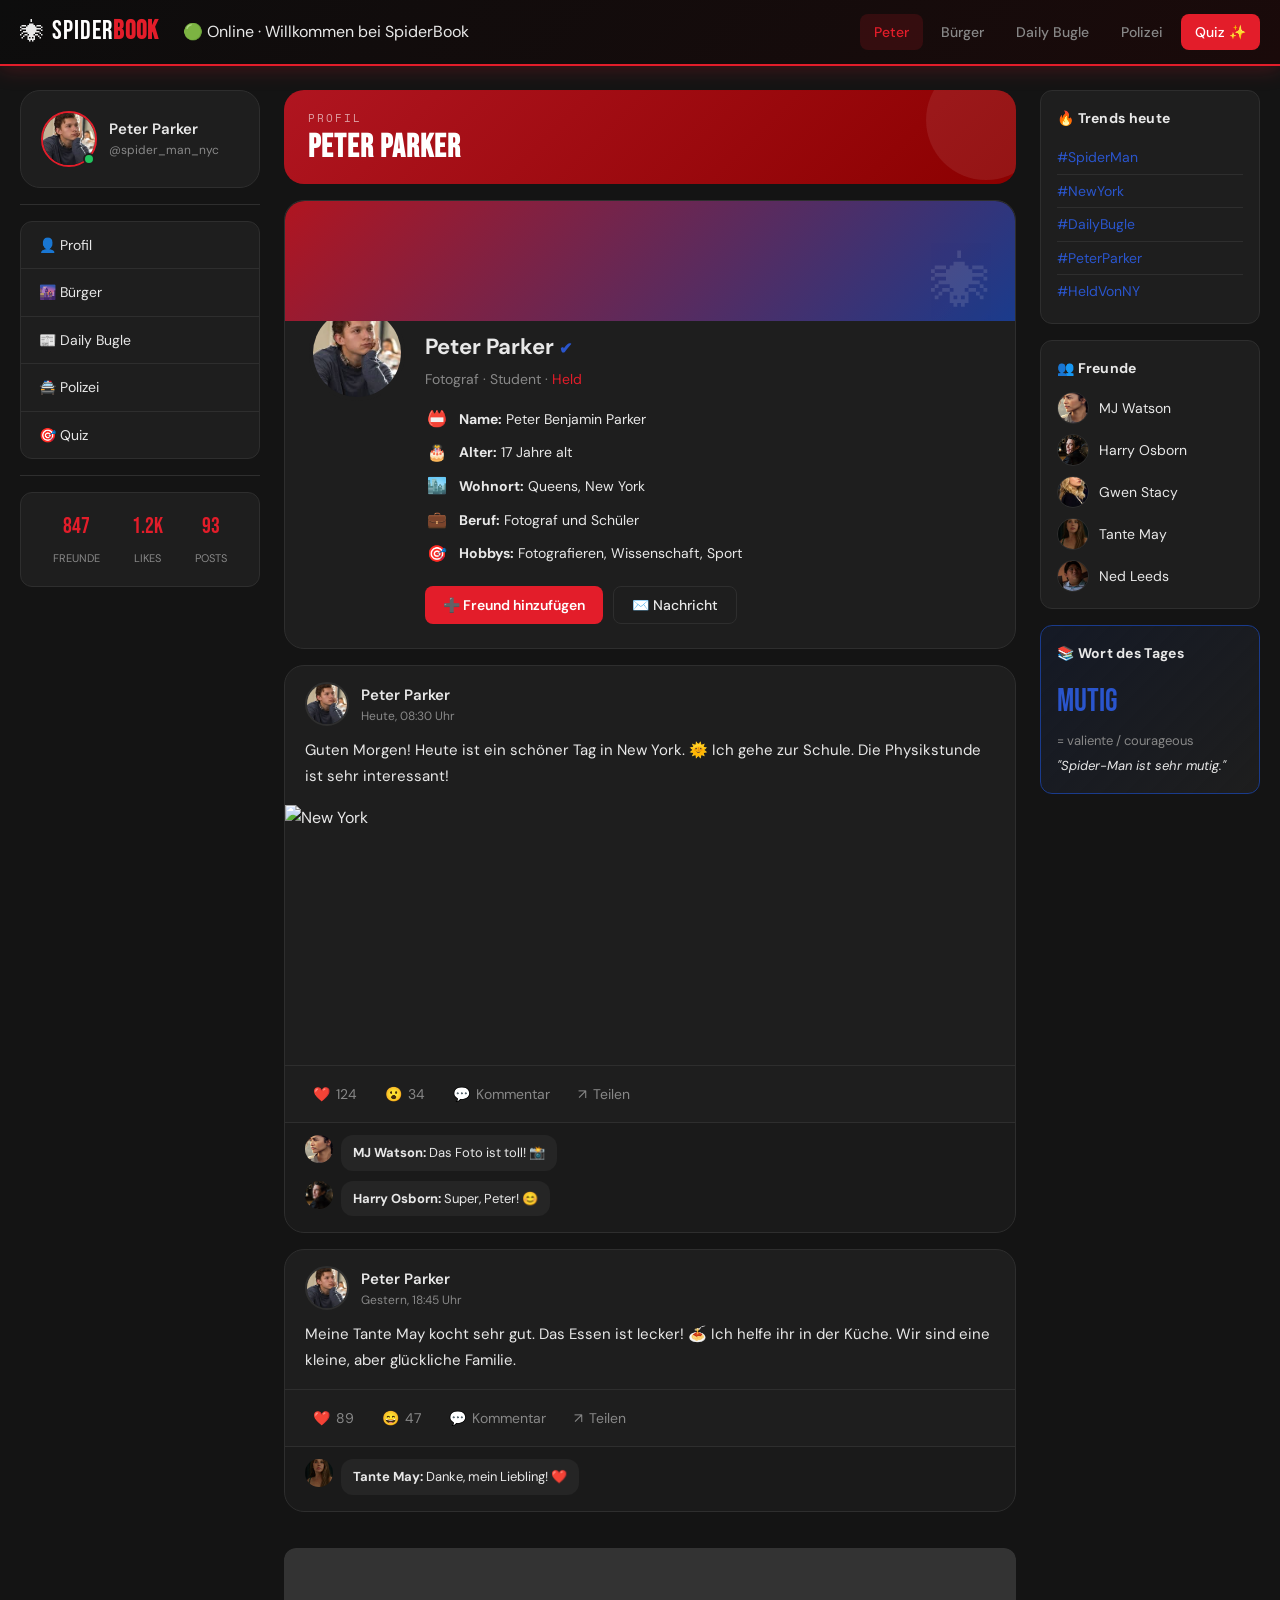
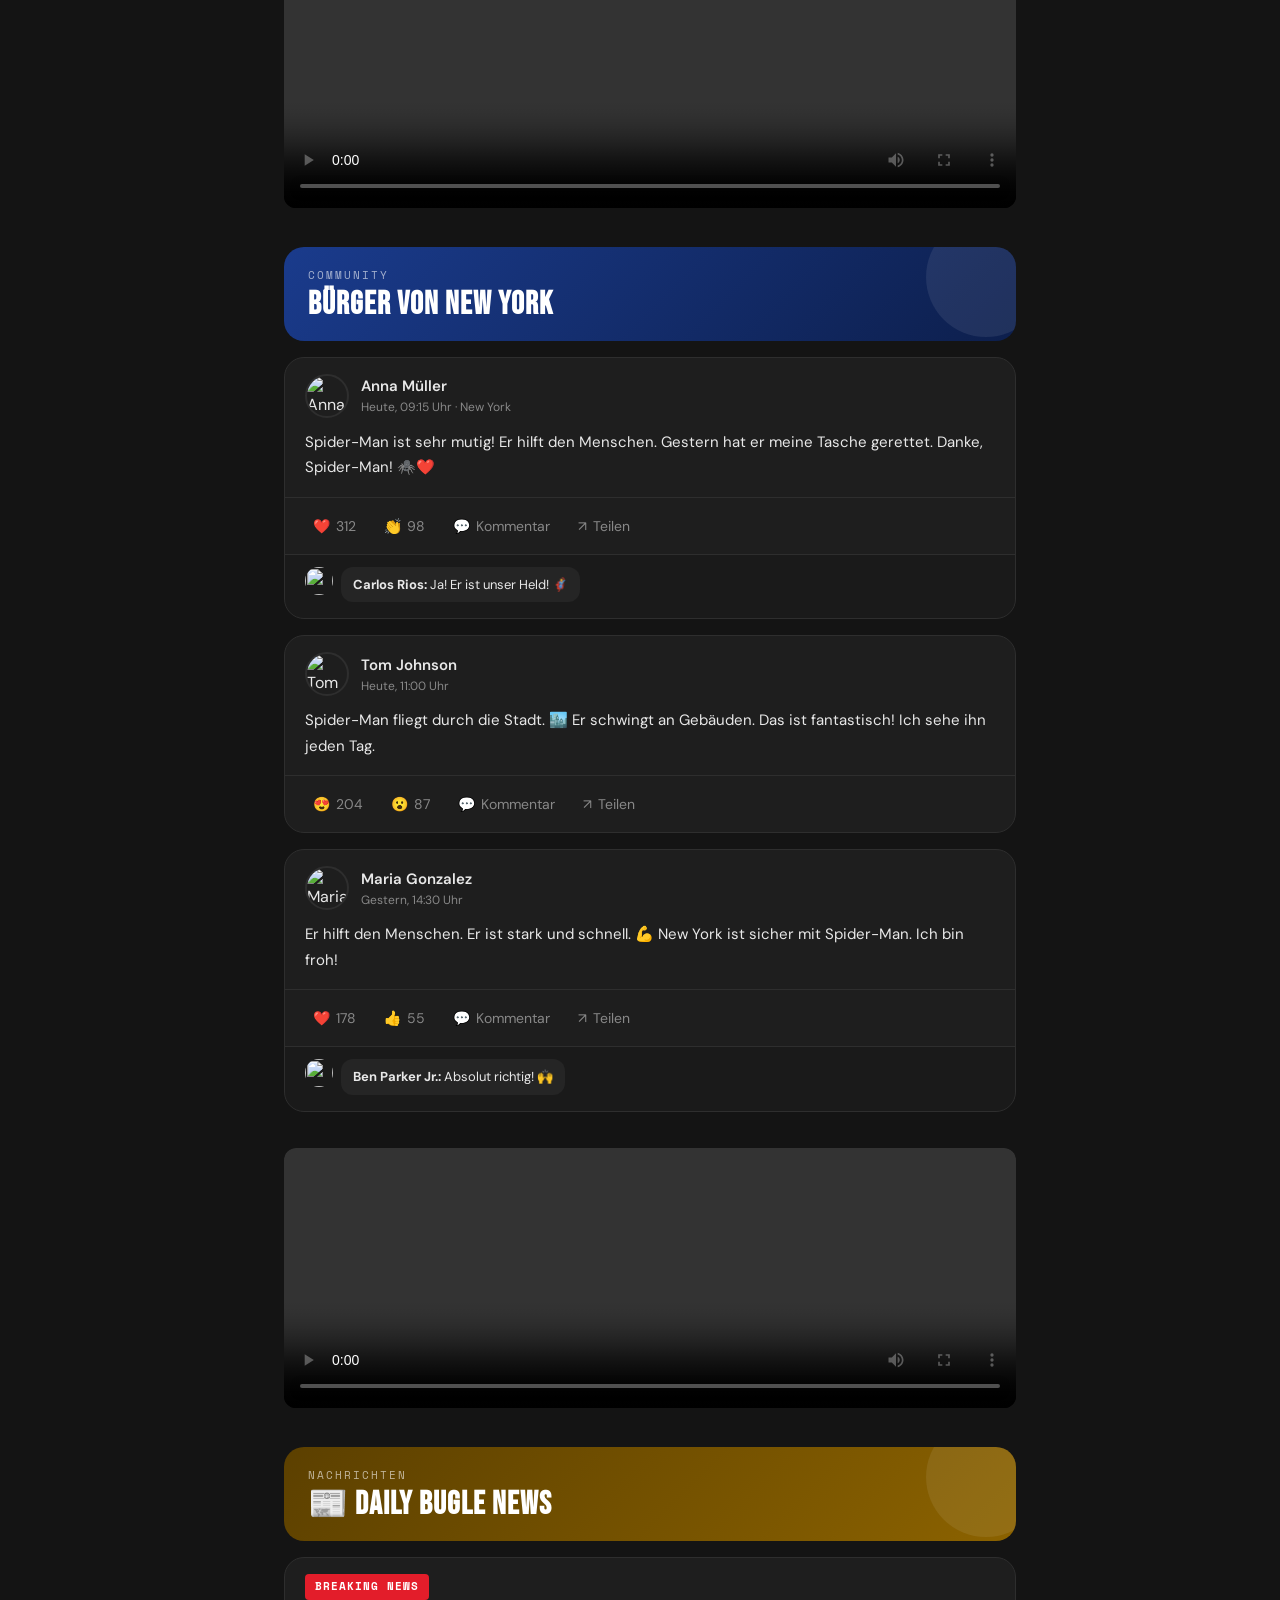
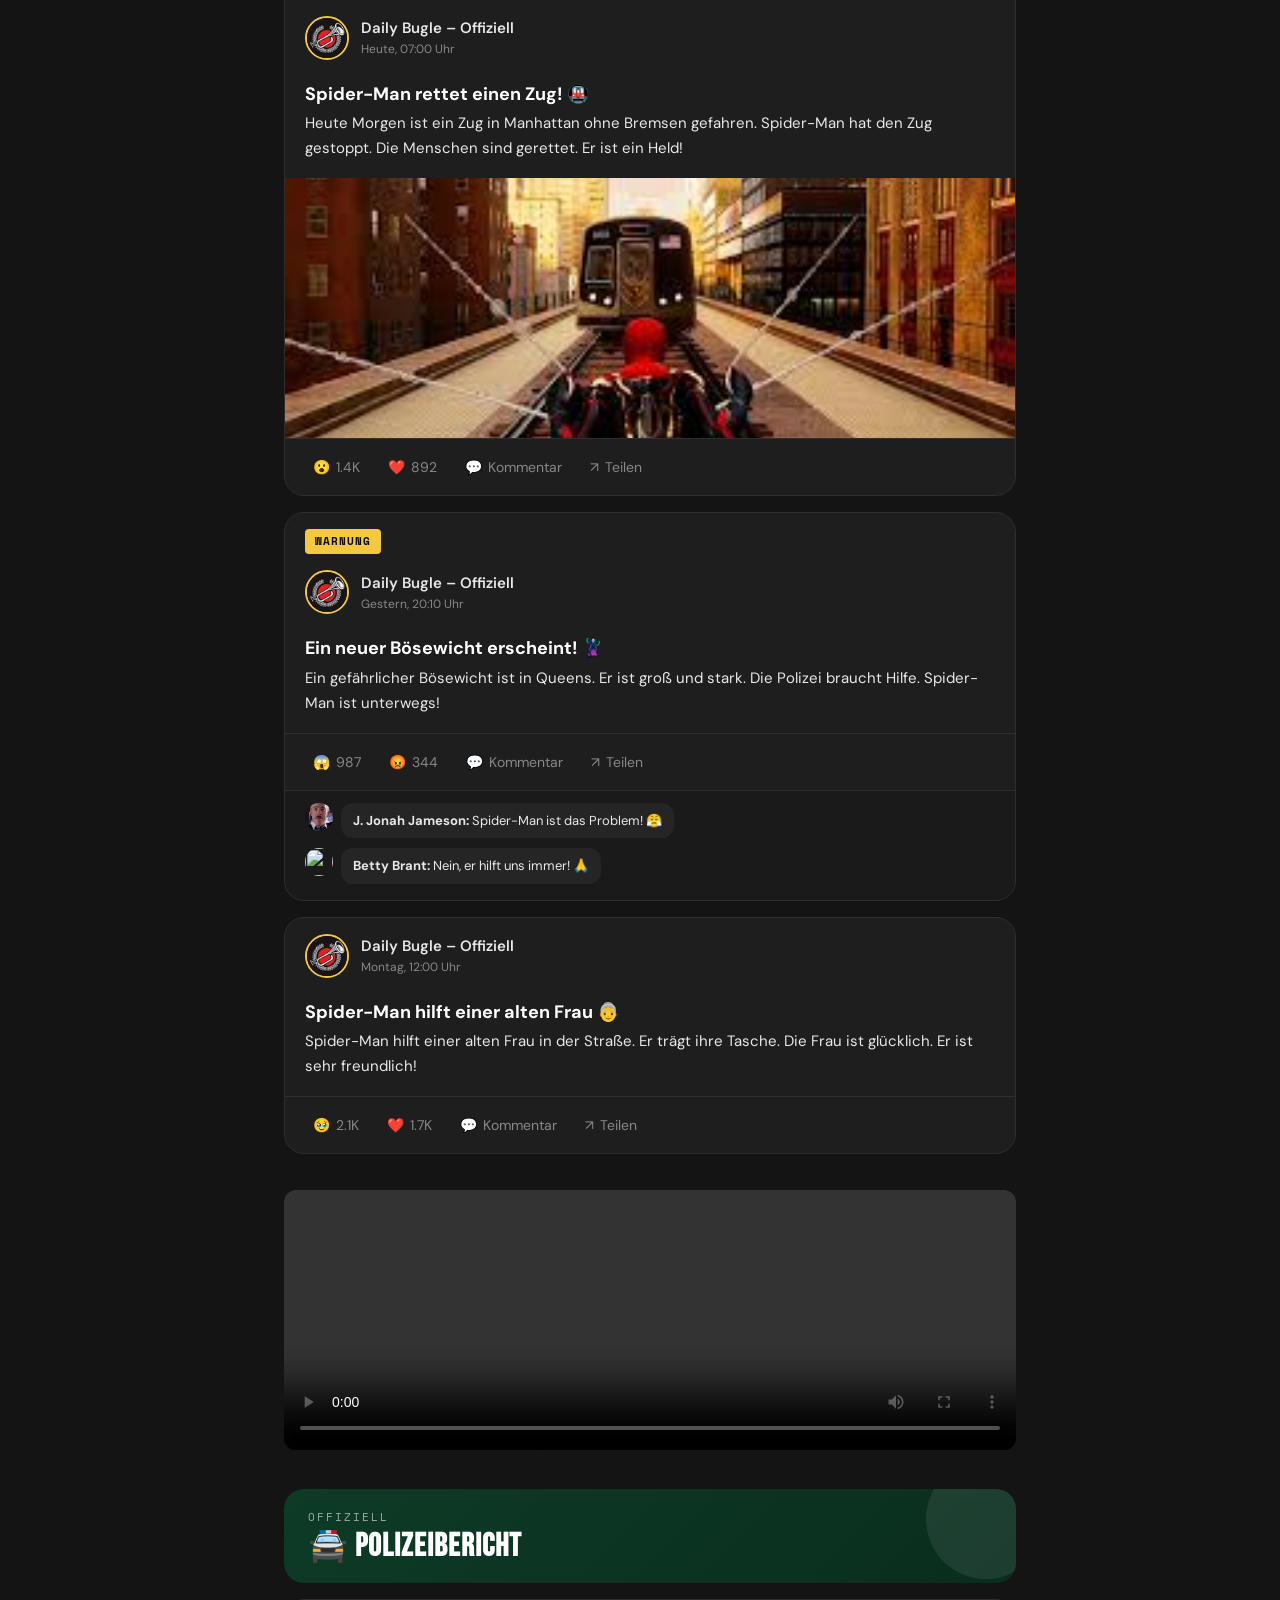
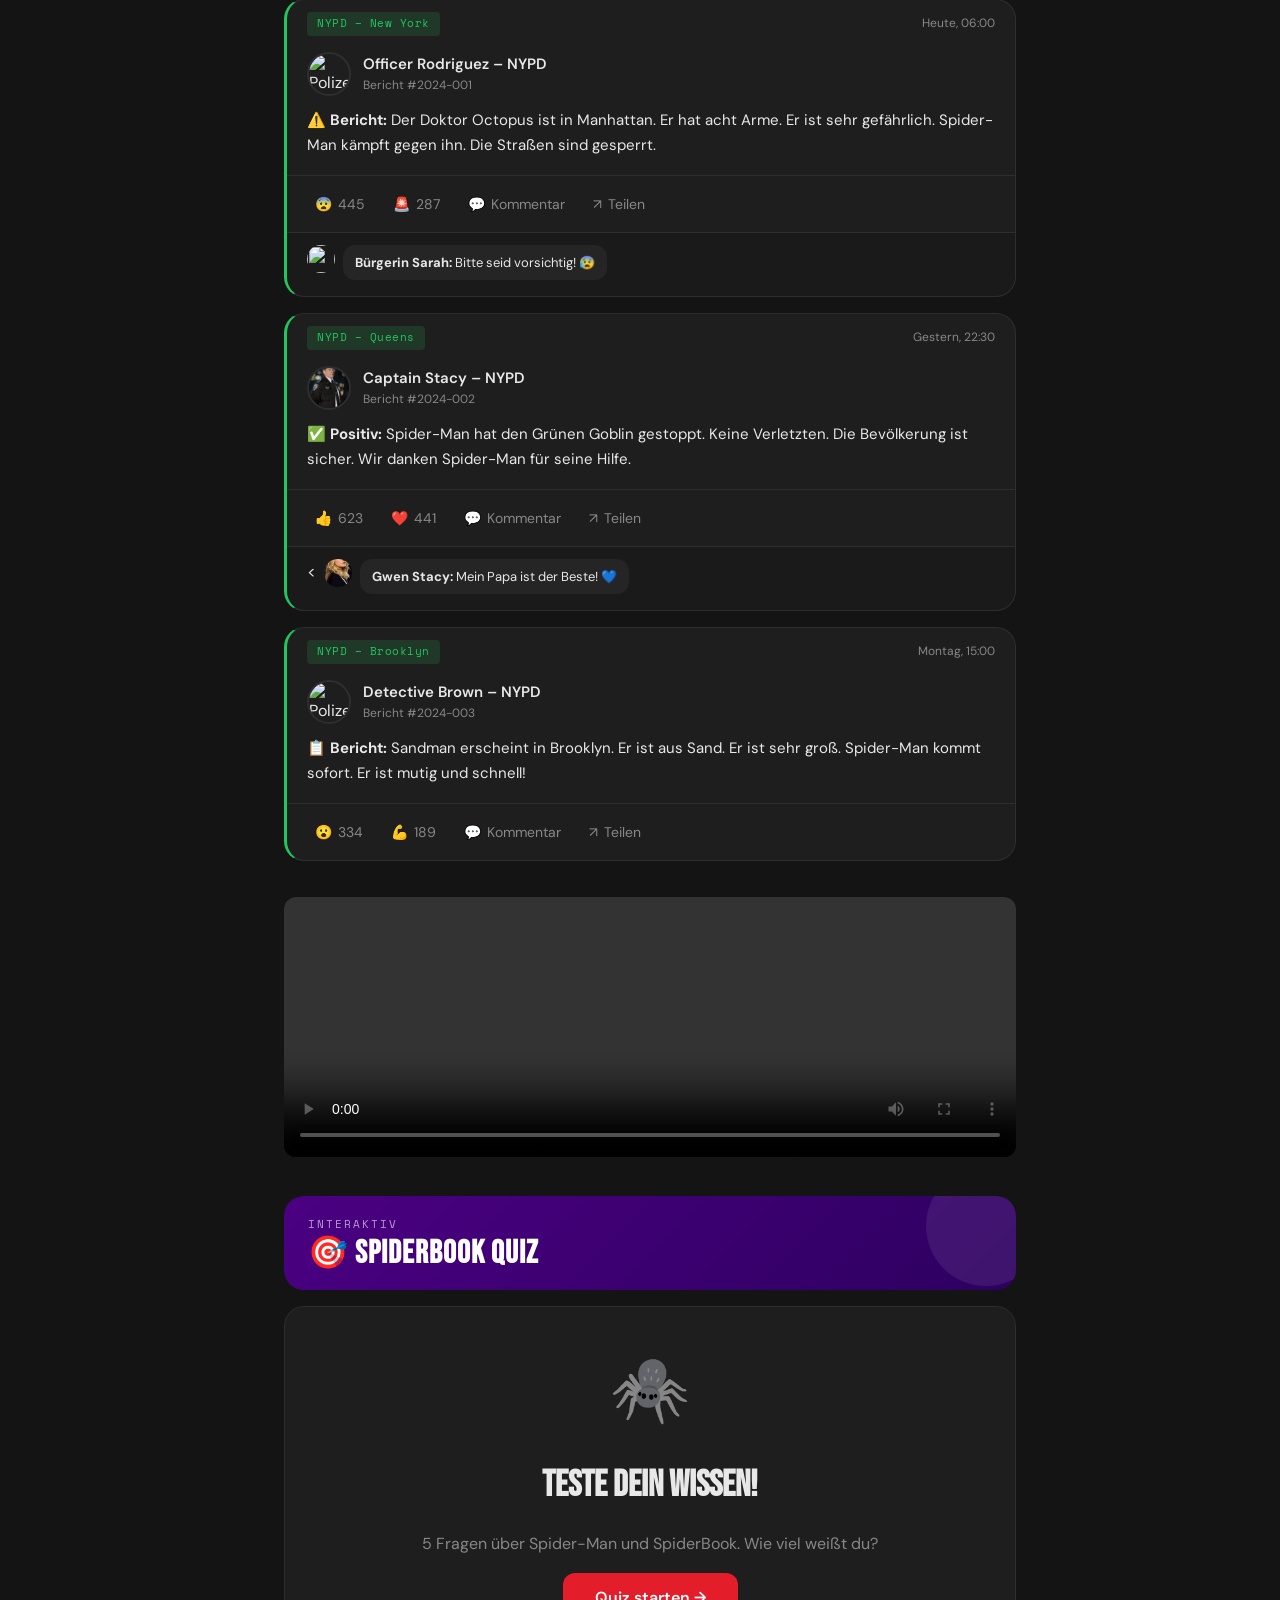
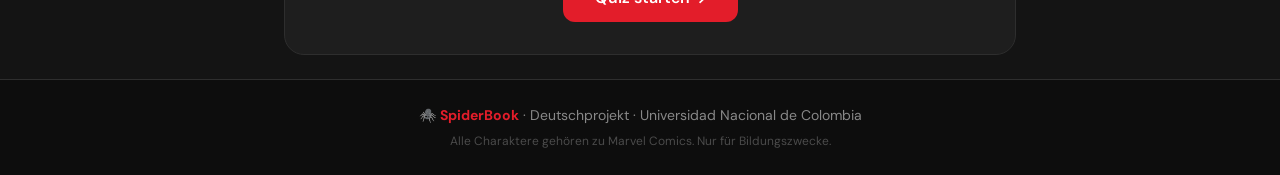
==== index.html @ eb2a9fa5 "Update index.html" ====
<!DOCTYPE html>
<html lang="de">
<head>
  <meta charset="UTF-8" />
  <meta name="viewport" content="width=device-width, initial-scale=1.0" />
  <title>SpiderBook – Das soziale Netzwerk</title>
  <link rel="stylesheet" href="style.css" />
  <link rel="preconnect" href="https://fonts.googleapis.com" />
  <link href="https://fonts.googleapis.com/css2?family=Bebas+Neue&family=DM+Sans:wght@300;400;500;600&family=Space+Mono:wght@400;700&display=swap" rel="stylesheet" />
</head>
<body>

  <!-- ===== HEADER ===== -->
  <header class="header">
    <div class="header-inner">
      <div class="logo">
        <span class="logo-spider">🕷</span>
        <span class="logo-text">Spider<strong>Book</strong></span>
      </div>

      <div class="status-bar">
   	 🟢 Online · Willkommen bei SpiderBook
      </div>

      <nav class="nav">
        <a href="#peter" class="nav-link active">Peter</a>
        <a href="#buerger" class="nav-link">Bürger</a>
        <a href="#bugle" class="nav-link">Daily Bugle</a>
        <a href="#polizei" class="nav-link">Polizei</a>
        <a href="#quiz" class="nav-link quiz-link">Quiz ✨</a>
      </nav>

      <button class="hamburger" id="hamburger" aria-label="Menü öffnen">☰</button>
    </div>

    <!-- Mobile nav drawer -->
    <div class="mobile-nav" id="mobileNav">
      <a href="#peter" class="nav-link">Peter Parker</a>
      <a href="#buerger" class="nav-link">Bürger von New York</a>
      <a href="#bugle" class="nav-link">Daily Bugle News</a>
      <a href="#polizei" class="nav-link">Polizeibericht</a>
      <a href="#quiz" class="nav-link">Quiz</a>
    </div>
  </header>

  <!-- ===== MAIN LAYOUT ===== -->
  <div class="layout">

    <!-- LEFT SIDEBAR -->
    <aside class="sidebar left-sidebar">
      <div class="sidebar-profile">
        <div class="avatar-wrap">
          <img src="Fotos/foto_Peter.jpg" alt="Peter Parker" class="sidebar-avatar" />
          <span class="online-dot"></span>
        </div>
        <div>
          <p class="sidebar-name">Peter Parker</p>
          <p class="sidebar-handle">@spider_man_nyc</p>
        </div>
      </div>
      <hr class="sidebar-divider" />
      <ul class="sidebar-menu">
        <li><a href="#peter">👤 Profil</a></li>
        <li><a href="#buerger">🌆 Bürger</a></li>
        <li><a href="#bugle">📰 Daily Bugle</a></li>
        <li><a href="#polizei">🚔 Polizei</a></li>
        <li><a href="#quiz">🎯 Quiz</a></li>
      </ul>
      <hr class="sidebar-divider" />
      <div class="sidebar-stats">
        <div class="stat"><span class="stat-num">847</span><span class="stat-label">Freunde</span></div>
        <div class="stat"><span class="stat-num">1.2K</span><span class="stat-label">Likes</span></div>
        <div class="stat"><span class="stat-num">93</span><span class="stat-label">Posts</span></div>
      </div>
    </aside>

    <!-- MAIN FEED -->
    <main class="feed">

      <!-- ===== SECTION 1: PETER PARKER ===== -->
      <section id="peter" class="feed-section">
        <div class="section-banner peter-banner">
          <span class="section-label">Profil</span>
          <h2 class="section-title">Peter Parker</h2>
        </div>

       <!-- Profile card CORREGIDO -->
<!-- Profile card — reemplaza el bloque en tu index.html -->
<div class="post-card profile-card">
  <div class="profile-cover"></div>
  <div class="profile-body">
    <div class="profile-avatar-wrap">
      <img src="Fotos/foto_Peter.jpg" alt="Peter Parker" class="profile-avatar" />
    </div>
    <div class="profile-info">
      <h3>Peter Parker <span class="verified">✔</span></h3>
      <p class="profile-tagline">Fotograf · Student · <span class="red">Held</span></p>
      <div class="profile-details">
        <div class="detail-item"><span class="detail-icon">📛</span><span><strong>Name:</strong> Peter Benjamin Parker</span></div>
        <div class="detail-item"><span class="detail-icon">🎂</span><span><strong>Alter:</strong> 17 Jahre alt</span></div>
        <div class="detail-item"><span class="detail-icon">🏙️</span><span><strong>Wohnort:</strong> Queens, New York</span></div>
        <div class="detail-item"><span class="detail-icon">💼</span><span><strong>Beruf:</strong> Fotograf und Schüler</span></div>
        <div class="detail-item"><span class="detail-icon">🎯</span><span><strong>Hobbys:</strong> Fotografieren, Wissenschaft, Sport</span></div>
      </div>
      <div class="profile-actions">
        <button class="btn-primary">➕ Freund hinzufügen</button>
        <button class="btn-secondary">✉️ Nachricht</button>
      </div>
    </div>
  </div>
</div>
        <!-- Post 1 -->
        <div class="post-card">
          <div class="post-header">
            <img src="Fotos/foto_Peter.jpg" alt="Peter" class="post-avatar" />
            <div>
              <p class="post-author">Peter Parker</p>
              <p class="post-time">Heute, 08:30 Uhr</p>
            </div>
          </div>
          <p class="post-text">Guten Morgen! Heute ist ein schöner Tag in New York. 🌞 Ich gehe zur Schule. Die Physikstunde ist sehr interessant!</p>
          <div class="post-img-wrap"><img src="https://images.unsplash.com/photo-1477959858617-67f85cf4f1df?w=600&q=80" alt="New York" class="post-img" /></div>
          <div class="post-reactions">
            <button class="reaction-btn">❤️ <span>124</span></button>
            <button class="reaction-btn">😮 <span>34</span></button>
            <button class="reaction-btn">💬 <span>Kommentar</span></button>
            <button class="reaction-btn">↗️ <span>Teilen</span></button>
          </div>
          <div class="comments-section">
            <div class="comment"><img src="Fotos/foto_MJ.jpg" class="comment-avatar" /><div class="comment-bubble"><strong>MJ Watson:</strong> Das Foto ist toll! 📸</div></div>
            <div class="comment"><img src="Fotos/foto_Harry.jpg" class="comment-avatar" /><div class="comment-bubble"><strong>Harry Osborn:</strong> Super, Peter! 😊</div></div>
          </div>
        </div>

        <!-- Post 2 -->
        <div class="post-card">
          <div class="post-header">
            <img src="Fotos/foto_Peter.jpg" alt="Peter" class="post-avatar" />
            <div>
              <p class="post-author">Peter Parker</p>
              <p class="post-time">Gestern, 18:45 Uhr</p>
            </div>
          </div>
          <p class="post-text">Meine Tante May kocht sehr gut. Das Essen ist lecker! 🍝 Ich helfe ihr in der Küche. Wir sind eine kleine, aber glückliche Familie.</p>
          <div class="post-reactions">
            <button class="reaction-btn">❤️ <span>89</span></button>
            <button class="reaction-btn">😄 <span>47</span></button>
            <button class="reaction-btn">💬 <span>Kommentar</span></button>
            <button class="reaction-btn">↗️ <span>Teilen</span></button>
          </div>
          <div class="comments-section">
            <div class="comment"><img src="Fotos/foto_May.jpg" class="comment-avatar" /><div class="comment-bubble"><strong>Tante May:</strong> Danke, mein Liebling! ❤️</div></div>
          </div>
        </div>

        <!-- VIDEO PLACEHOLDER 1 -->
        <!-- VIDEO DEL INTEGRANTE 1 -->
      <div class="post-img-wrap" style="margin-top: 20px;">
          <video controls class="post-img" style="width: 100%; border-radius: 12px; background-color: #000;">
            <source src="Fotos/download.mp4" type="video/mp4">
          </video>
      </div>
      </section>

      <!-- ===== SECTION 2: BÜRGER VON NEW YORK ===== -->
      <section id="buerger" class="feed-section">
        <div class="section-banner buerger-banner">
          <span class="section-label">Community</span>
          <h2 class="section-title">Bürger von New York</h2>
        </div>

        <!-- Citizens posts -->
        <div class="post-card">
          <div class="post-header">
            <img src="https://i.pravatar.cc/48?img=3" alt="Anna" class="post-avatar" />
            <div>
              <p class="post-author">Anna Müller</p>
              <p class="post-time">Heute, 09:15 Uhr · New York</p>
            </div>
          </div>
          <p class="post-text">Spider-Man ist sehr mutig! Er hilft den Menschen. Gestern hat er meine Tasche gerettet. Danke, Spider-Man! 🕷️❤️</p>
          <div class="post-reactions">
            <button class="reaction-btn">❤️ <span>312</span></button>
            <button class="reaction-btn">👏 <span>98</span></button>
            <button class="reaction-btn">💬 <span>Kommentar</span></button>
            <button class="reaction-btn">↗️ <span>Teilen</span></button>
          </div>
          <div class="comments-section">
            <div class="comment"><img src="https://i.pravatar.cc/32?img=15" class="comment-avatar" /><div class="comment-bubble"><strong>Carlos Rios:</strong> Ja! Er ist unser Held! 🦸</div></div>
          </div>
        </div>

        <div class="post-card">
          <div class="post-header">
            <img src="https://i.pravatar.cc/48?img=7" alt="Tom" class="post-avatar" />
            <div>
              <p class="post-author">Tom Johnson</p>
              <p class="post-time">Heute, 11:00 Uhr</p>
            </div>
          </div>
          <p class="post-text">Spider-Man fliegt durch die Stadt. 🏙️ Er schwingt an Gebäuden. Das ist fantastisch! Ich sehe ihn jeden Tag.</p>
          <div class="post-reactions">
            <button class="reaction-btn">😍 <span>204</span></button>
            <button class="reaction-btn">😮 <span>87</span></button>
            <button class="reaction-btn">💬 <span>Kommentar</span></button>
            <button class="reaction-btn">↗️ <span>Teilen</span></button>
          </div>
        </div>

        <div class="post-card">
          <div class="post-header">
            <img src="https://i.pravatar.cc/48?img=25" alt="Maria" class="post-avatar" />
            <div>
              <p class="post-author">Maria Gonzalez</p>
              <p class="post-time">Gestern, 14:30 Uhr</p>
            </div>
          </div>
          <p class="post-text">Er hilft den Menschen. Er ist stark und schnell. 💪 New York ist sicher mit Spider-Man. Ich bin froh!</p>
          <div class="post-reactions">
            <button class="reaction-btn">❤️ <span>178</span></button>
            <button class="reaction-btn">👍 <span>55</span></button>
            <button class="reaction-btn">💬 <span>Kommentar</span></button>
            <button class="reaction-btn">↗️ <span>Teilen</span></button>
          </div>
          <div class="comments-section">
            <div class="comment"><img src="https://i.pravatar.cc/32?img=33" class="comment-avatar" /><div class="comment-bubble"><strong>Ben Parker Jr.:</strong> Absolut richtig! 🙌</div></div>
          </div>
        </div>

        <!-- VIDEO DEL INTEGRANTE 2 -->
        <div class="post-img-wrap" style="margin-top: 20px;">
          <video controls class="post-img" style="width: 100%; border-radius: 12px; background-color: #000;">
            <source src="Fotos/Video ciudadano.mp4" type="video/mp4">
            Tu navegador no soporta la reproducción de este video.
          </video>
        </div>
      </section>

      <!-- ===== SECTION 3: DAILY BUGLE ===== -->
      <section id="bugle" class="feed-section">
        <div class="section-banner bugle-banner">
          <span class="section-label">Nachrichten</span>
          <h2 class="section-title">📰 Daily Bugle News</h2>
        </div>

        <div class="post-card news-card">
          <div class="news-badge">BREAKING NEWS</div>
          <div class="post-header">
            <img src="Fotos/foto_Daily_bugle.jpg" alt="Bugle" class="post-avatar bugle-avatar" />
            <div>
              <p class="post-author">Daily Bugle – Offiziell</p>
              <p class="post-time">Heute, 07:00 Uhr</p>
            </div>
          </div>
          <h4 class="news-title">Spider-Man rettet einen Zug! 🚇</h4>
          <p class="post-text">Heute Morgen ist ein Zug in Manhattan ohne Bremsen gefahren. Spider-Man hat den Zug gestoppt. Die Menschen sind gerettet. Er ist ein Held!</p>
          <div class="post-img-wrap"><img src="Fotos/foto_Tren.jpg" alt="New York Subway" class="post-img" /></div>
          <div class="post-reactions">
            <button class="reaction-btn">😮 <span>1.4K</span></button>
            <button class="reaction-btn">❤️ <span>892</span></button>
            <button class="reaction-btn">💬 <span>Kommentar</span></button>
            <button class="reaction-btn">↗️ <span>Teilen</span></button>
          </div>
        </div>

        <div class="post-card news-card">
          <div class="news-badge warning">WARNUNG</div>
          <div class="post-header">
            <img src="Fotos/foto_Daily_bugle.jpg" alt="Bugle" class="post-avatar bugle-avatar" />
            <div>
              <p class="post-author">Daily Bugle – Offiziell</p>
              <p class="post-time">Gestern, 20:10 Uhr</p>
            </div>
          </div>
          <h4 class="news-title">Ein neuer Bösewicht erscheint! 🦹</h4>
          <p class="post-text">Ein gefährlicher Bösewicht ist in Queens. Er ist groß und stark. Die Polizei braucht Hilfe. Spider-Man ist unterwegs!</p>
          <div class="post-reactions">
            <button class="reaction-btn">😱 <span>987</span></button>
            <button class="reaction-btn">😡 <span>344</span></button>
            <button class="reaction-btn">💬 <span>Kommentar</span></button>
            <button class="reaction-btn">↗️ <span>Teilen</span></button>
          </div>
          <div class="comments-section">
            <div class="comment"><img src="Fotos/foto_jjj.jpg" class="comment-avatar" /><div class="comment-bubble"><strong>J. Jonah Jameson:</strong> Spider-Man ist das Problem! 😤</div></div>
            <div class="comment"><img src="https://i.pravatar.cc/32?img=11" class="comment-avatar" /><div class="comment-bubble"><strong>Betty Brant:</strong> Nein, er hilft uns immer! 🙏</div></div>
          </div>
        </div>

        <div class="post-card news-card">
          <div class="post-header">
            <img src="Fotos/foto_Daily_bugle.jpg" alt="Bugle" class="post-avatar bugle-avatar" />
            <div>
              <p class="post-author">Daily Bugle – Offiziell</p>
              <p class="post-time">Montag, 12:00 Uhr</p>
            </div>
          </div>
          <h4 class="news-title">Spider-Man hilft einer alten Frau 👵</h4>
          <p class="post-text">Spider-Man hilft einer alten Frau in der Straße. Er trägt ihre Tasche. Die Frau ist glücklich. Er ist sehr freundlich!</p>
          <div class="post-reactions">
            <button class="reaction-btn">🥹 <span>2.1K</span></button>
            <button class="reaction-btn">❤️ <span>1.7K</span></button>
            <button class="reaction-btn">💬 <span>Kommentar</span></button>
            <button class="reaction-btn">↗️ <span>Teilen</span></button>
          </div>
        </div>

        <!-- VIDEO PLACEHOLDER 3 -->
    <div class="post-img-wrap" style="margin-top: 20px;">
          <video controls class="post-img" style="width: 100%; border-radius: 12px; background-color: #000;">
              <source src="seccion3.mp4" type="video/mp4">
          </video>
    </div>
    </section>

      <!-- ===== SECTION 4: POLIZEIBERICHT ===== -->
      <section id="polizei" class="feed-section">
        <div class="section-banner polizei-banner">
          <span class="section-label">Offiziell</span>
          <h2 class="section-title">🚔 Polizeibericht</h2>
        </div>

        <div class="post-card polizei-card">
          <div class="polizei-header">
            <span class="polizei-badge">NYPD – New York</span>
            <span class="polizei-date">Heute, 06:00</span>
          </div>
          <div class="post-header">
            <img src="https://i.pravatar.cc/48?img=60" alt="Polizei" class="post-avatar" />
            <div>
              <p class="post-author">Officer Rodriguez – NYPD</p>
              <p class="post-time">Bericht #2024-001</p>
            </div>
          </div>
          <p class="post-text">⚠️ <strong>Bericht:</strong> Der Doktor Octopus ist in Manhattan. Er hat acht Arme. Er ist sehr gefährlich. Spider-Man kämpft gegen ihn. Die Straßen sind gesperrt.</p>
          <div class="post-reactions">
            <button class="reaction-btn">😨 <span>445</span></button>
            <button class="reaction-btn">🚨 <span>287</span></button>
            <button class="reaction-btn">💬 <span>Kommentar</span></button>
            <button class="reaction-btn">↗️ <span>Teilen</span></button>
          </div>
          <div class="comments-section">
            <div class="comment"><img src="https://i.pravatar.cc/32?img=22" class="comment-avatar" /><div class="comment-bubble"><strong>Bürgerin Sarah:</strong> Bitte seid vorsichtig! 😰</div></div>
          </div>
        </div>

        <div class="post-card polizei-card">
          <div class="polizei-header">
            <span class="polizei-badge">NYPD – Queens</span>
            <span class="polizei-date">Gestern, 22:30</span>
          </div>
          <div class="post-header">
            <img src="Fotos/foto_Capitan.jpg" alt="Polizei" class="post-avatar" />
            <div>
              <p class="post-author">Captain Stacy – NYPD</p>
              <p class="post-time">Bericht #2024-002</p>
            </div>
          </div>
          <p class="post-text">✅ <strong>Positiv:</strong> Spider-Man hat den Grünen Goblin gestoppt. Keine Verletzten. Die Bevölkerung ist sicher. Wir danken Spider-Man für seine Hilfe.</p>
          <div class="post-reactions">
            <button class="reaction-btn">👍 <span>623</span></button>
            <button class="reaction-btn">❤️ <span>441</span></button>
            <button class="reaction-btn">💬 <span>Kommentar</span></button>
            <button class="reaction-btn">↗️ <span>Teilen</span></button>
          </div>
          <div class="comments-section">
            <div class="comment"><<img src="Fotos/foto_Gwen.jpg" class="comment-avatar" /><div class="comment-bubble"><strong>Gwen Stacy:</strong> Mein Papa ist der Beste! 💙</div></div>
          </div>
        </div>

        <div class="post-card polizei-card">
          <div class="polizei-header">
            <span class="polizei-badge">NYPD – Brooklyn</span>
            <span class="polizei-date">Montag, 15:00</span>
          </div>
          <div class="post-header">
            <img src="https://i.pravatar.cc/48?img=64" alt="Polizei" class="post-avatar" />
            <div>
              <p class="post-author">Detective Brown – NYPD</p>
              <p class="post-time">Bericht #2024-003</p>
            </div>
          </div>
          <p class="post-text">📋 <strong>Bericht:</strong> Sandman erscheint in Brooklyn. Er ist aus Sand. Er ist sehr groß. Spider-Man kommt sofort. Er ist mutig und schnell!</p>
          <div class="post-reactions">
            <button class="reaction-btn">😮 <span>334</span></button>
            <button class="reaction-btn">💪 <span>189</span></button>
            <button class="reaction-btn">💬 <span>Kommentar</span></button>
            <button class="reaction-btn">↗️ <span>Teilen</span></button>
          </div>
        </div>

        <!-- VIDEO DEL INTEGRANTE 4 -->
        <div class="post-img-wrap" style="margin-top: 20px;">
          <video controls class="post-img" style="width: 100%; border-radius: 12px; background-color: #000;">
            <source src="Fotos/seccion 4.mp4" type="video/mp4">
            Tu navegador no soporta la reproducción de este video.
          </video>
        </div>
      </section>

      <!-- ===== SECTION 5: QUIZ ===== -->
      <section id="quiz" class="feed-section">
        <div class="section-banner quiz-banner">
          <span class="section-label">Interaktiv</span>
          <h2 class="section-title">🎯 SpiderBook Quiz</h2>
        </div>

        <div class="post-card quiz-card">
          <div class="quiz-intro" id="quizIntro">
            <div class="quiz-spider-logo">🕷️</div>
            <h3>Teste dein Wissen!</h3>
            <p>5 Fragen über Spider-Man und SpiderBook. Wie viel weißt du?</p>
            <button class="btn-primary btn-big" id="startQuiz">Quiz starten →</button>
          </div>

          <div class="quiz-main hidden" id="quizMain">
            <div class="quiz-progress-wrap">
              <div class="quiz-progress-bar">
                <div class="quiz-progress-fill" id="progressFill"></div>
              </div>
              <span class="quiz-counter" id="quizCounter">1 / 5</span>
            </div>

            <div class="quiz-question-block" id="quizQuestion">
              <!-- Injected by JS -->
            </div>
          </div>

          <div class="quiz-result hidden" id="quizResult">
            <!-- Injected by JS -->
          </div>
        </div>
      </section>

    </main>

    <!-- RIGHT SIDEBAR -->
    <aside class="sidebar right-sidebar">
      <div class="sidebar-widget">
        <h4 class="widget-title">🔥 Trends heute</h4>
        <ul class="trend-list">
          <li>#SpiderMan</li>
          <li>#NewYork</li>
          <li>#DailyBugle</li>
          <li>#PeterParker</li>
          <li>#HeldVonNY</li>
        </ul>
      </div>

      <div class="sidebar-widget">
        <h4 class="widget-title">👥 Freunde</h4>
        <div class="friends-list">
          <div class="friend-item"><img src="Fotos/foto_MJ.jpg" class="friend-avatar" /><span>MJ Watson</span></div>
          <div class="friend-item"><img src="Fotos/foto_Harry.jpg" class="friend-avatar" /><span>Harry Osborn</span></div>
          <div class="friend-item"><img src="Fotos/foto_Gwen.jpg" class="friend-avatar" /><span>Gwen Stacy</span></div>
          <div class="friend-item"><img src="Fotos/foto_May.jpg" class="friend-avatar" /><span>Tante May</span></div>
          <div class="friend-item"><img src="Fotos/foto_Ned.jpg" class="friend-avatar" /><span>Ned Leeds</span></div>
        </div>
      </div>

      <div class="sidebar-widget vocab-widget">
        <h4 class="widget-title">📚 Wort des Tages</h4>
        <p class="vocab-word">mutig</p>
        <p class="vocab-def">= valiente / courageous</p>
        <p class="vocab-example">"Spider-Man ist sehr mutig."</p>
      </div>
    </aside>
  </div>

  <!-- FOOTER -->
  <footer class="footer">
    <p>🕷️ <strong>SpiderBook</strong> · Deutschprojekt · Universidad Nacional de Colombia</p>
   
    <p class="footer-sub">Alle Charaktere gehören zu Marvel Comics. Nur für Bildungszwecke.</p>
  </footer>

  <script src="script.js"></script>
</body>
</html>
---- style.css ----
/* ============================================
   SPIDERBOOK – style.css
   Deutsch A1-A2 Projekt
   ============================================ */

/* ── CSS Variables ── */
:root {
  --red:       #E31D2A;
  --red-dark:  #B01520;
  --blue:      #1A3B8C;
  --blue-light:#2A55CC;
  --black:     #0D0D0D;
  --dark:      #141414;
  --surface:   #1E1E1E;
  --surface2:  #252525;
  --border:    #2E2E2E;
  --text:      #E8E8E8;
  --text-muted:#888;
  --white:     #FFFFFF;
  --gold:      #F5C842;
  --radius:    12px;
  --radius-lg: 20px;
  --shadow:    0 4px 20px rgba(0,0,0,0.4);
  --transition:all 0.25s ease;
  --font-display: 'Bebas Neue', sans-serif;
  --font-body:    'DM Sans', sans-serif;
  --font-mono:    'Space Mono', monospace;
}

/* ── Reset & Base ── */
*, *::before, *::after { box-sizing: border-box; margin: 0; padding: 0; }

html { scroll-behavior: smooth; }

body {
  font-family: var(--font-body);
  background: var(--dark);
  color: var(--text);
  line-height: 1.6;
  min-height: 100vh;
}

a { color: inherit; text-decoration: none; }
img { display: block; max-width: 100%; }
button { cursor: pointer; font-family: var(--font-body); border: none; outline: none; }
input { font-family: var(--font-body); }
ul { list-style: none; }

/* ── Utility ── */
.hidden { display: none !important; }

/* ============================================
   HEADER
   ============================================ */
.header {
  position: sticky;
  top: 0;
  z-index: 100;
  background: linear-gradient(135deg, var(--black) 0%, #1a0a0a 100%);
  border-bottom: 2px solid var(--red);
  box-shadow: 0 2px 20px rgba(227,29,42,0.25);
}

.header-inner {
  max-width: 1280px;
  margin: 0 auto;
  padding: 0 20px;
  height: 64px;
  display: flex;
  align-items: center;
  gap: 24px;
}

/* Logo */
.logo {
  display: flex;
  align-items: center;
  gap: 8px;
  flex-shrink: 0;
}

.logo-spider {
  font-size: 24px;
  animation: pulse-spider 3s infinite;
}

@keyframes pulse-spider {
  0%, 100% { transform: scale(1); }
  50%       { transform: scale(1.15) rotate(10deg); }
}

.logo-text {
  font-family: var(--font-display);
  font-size: 26px;
  letter-spacing: 1px;
  color: var(--white);
}

.logo-text strong {
  color: var(--red);
}

/* Search */
.search-bar {
  flex: 1;
  max-width: 360px;
  display: flex;
  align-items: center;
  gap: 8px;
  background: var(--surface);
  border: 1px solid var(--border);
  border-radius: 40px;
  padding: 8px 16px;
}

.search-icon { font-size: 14px; color: var(--text-muted); }

.search-bar input {
  background: transparent;
  border: none;
  color: var(--text-muted);
  font-size: 14px;
  width: 100%;
}

.search-bar input::placeholder { color: var(--text-muted); }

/* Nav */
.nav {
  display: flex;
  align-items: center;
  gap: 4px;
  margin-left: auto;
}

.nav-link {
  padding: 7px 14px;
  border-radius: 8px;
  font-size: 14px;
  font-weight: 500;
  color: var(--text-muted);
  transition: var(--transition);
  white-space: nowrap;
}

.nav-link:hover,
.nav-link.active {
  background: rgba(227,29,42,0.15);
  color: var(--red);
}

.quiz-link {
  background: var(--red);
  color: var(--white) !important;
  border-radius: 8px;
}

.quiz-link:hover { background: var(--red-dark); }

/* Hamburger */
.hamburger {
  display: none;
  background: transparent;
  color: var(--text);
  font-size: 22px;
  margin-left: auto;
}

/* Mobile Nav */
.mobile-nav {
  display: none;
  flex-direction: column;
  padding: 12px 20px 16px;
  gap: 4px;
  border-top: 1px solid var(--border);
}

.mobile-nav .nav-link { padding: 10px 12px; border-radius: 8px; }
.mobile-nav.open { display: flex; }

/* ============================================
   LAYOUT
   ============================================ */
.layout {
  max-width: 1280px;
  margin: 0 auto;
  padding: 24px 20px;
  display: grid;
  grid-template-columns: 240px 1fr 220px;
  gap: 24px;
  align-items: start;
}

/* ============================================
   SIDEBARS
   ============================================ */
.sidebar {
  position: sticky;
  top: 88px;
  display: flex;
  flex-direction: column;
  gap: 16px;
}

/* Left sidebar */
.left-sidebar .sidebar-profile {
  background: var(--surface);
  border: 1px solid var(--border);
  border-radius: var(--radius-lg);
  padding: 20px;
  display: flex;
  align-items: center;
  gap: 12px;
}

.avatar-wrap { position: relative; }

.sidebar-avatar {
  width: 56px;
  height: 56px;
  border-radius: 50%;
  border: 2px solid var(--red);
  object-fit: cover;
}

.online-dot {
  position: absolute;
  bottom: 2px;
  right: 2px;
  width: 12px;
  height: 12px;
  background: #22c55e;
  border-radius: 50%;
  border: 2px solid var(--surface);
}

.sidebar-name { font-weight: 600; font-size: 15px; }
.sidebar-handle { font-size: 12px; color: var(--text-muted); }

.sidebar-divider { border: none; border-top: 1px solid var(--border); }

.sidebar-menu {
  background: var(--surface);
  border: 1px solid var(--border);
  border-radius: var(--radius);
  overflow: hidden;
}

.sidebar-menu li a {
  display: block;
  padding: 12px 18px;
  font-size: 14px;
  transition: var(--transition);
  border-bottom: 1px solid var(--border);
}

.sidebar-menu li:last-child a { border-bottom: none; }

.sidebar-menu li a:hover {
  background: rgba(227,29,42,0.1);
  color: var(--red);
  padding-left: 24px;
}

.sidebar-stats {
  background: var(--surface);
  border: 1px solid var(--border);
  border-radius: var(--radius);
  padding: 16px;
  display: flex;
  justify-content: space-around;
}

.stat { text-align: center; }
.stat-num { display: block; font-family: var(--font-display); font-size: 22px; color: var(--red); }
.stat-label { font-size: 11px; color: var(--text-muted); text-transform: uppercase; }

/* Right sidebar */
.sidebar-widget {
  background: var(--surface);
  border: 1px solid var(--border);
  border-radius: var(--radius);
  padding: 16px;
}

.widget-title {
  font-size: 14px;
  font-weight: 700;
  color: var(--text);
  margin-bottom: 12px;
  letter-spacing: 0.3px;
}

.trend-list li {
  font-size: 14px;
  color: var(--blue-light);
  padding: 5px 0;
  border-bottom: 1px solid var(--border);
  transition: var(--transition);
  cursor: pointer;
}

.trend-list li:last-child { border-bottom: none; }
.trend-list li:hover { color: var(--red); padding-left: 6px; }

.friends-list { display: flex; flex-direction: column; gap: 10px; }

.friend-item {
  display: flex;
  align-items: center;
  gap: 10px;
  font-size: 14px;
}

.friend-avatar {
  width: 32px;
  height: 32px;
  border-radius: 50%;
  object-fit: cover;
  border: 1px solid var(--border);
}

.vocab-widget {
  border: 1px solid var(--blue);
  background: linear-gradient(135deg, rgba(26,59,140,0.15), var(--surface));
}

.vocab-word { font-family: var(--font-display); font-size: 32px; color: var(--blue-light); }
.vocab-def { font-size: 13px; color: var(--text-muted); margin: 4px 0; }
.vocab-example { font-size: 13px; font-style: italic; color: var(--text); }

/* ============================================
   FEED
   ============================================ */
.feed { display: flex; flex-direction: column; gap: 32px; min-width: 0; }

/* Section Banner */
.feed-section { display: flex; flex-direction: column; gap: 16px; }

.section-banner {
  border-radius: var(--radius-lg);
  padding: 20px 24px;
  display: flex;
  flex-direction: column;
  gap: 4px;
  position: relative;
  overflow: hidden;
}

.section-banner::before {
  content: '';
  position: absolute;
  top: -30px;
  right: -30px;
  width: 120px;
  height: 120px;
  border-radius: 50%;
  opacity: 0.08;
  background: white;
}

.peter-banner  { background: linear-gradient(135deg, var(--red-dark), #8B0000); }
.buerger-banner { background: linear-gradient(135deg, #1A3B8C, #0D1F4D); }
.bugle-banner  { background: linear-gradient(135deg, #5C4000, #8B6200); }
.polizei-banner { background: linear-gradient(135deg, #0D3B26, #0a2d1d); }
.quiz-banner   { background: linear-gradient(135deg, #4B0082, #2d0060); }

.section-label {
  font-family: var(--font-mono);
  font-size: 11px;
  letter-spacing: 2px;
  text-transform: uppercase;
  color: rgba(255,255,255,0.6);
}

.section-title {
  font-family: var(--font-display);
  font-size: 32px;
  letter-spacing: 1px;
  color: var(--white);
  line-height: 1;
}

/* ============================================
   POST CARD
   ============================================ */
.post-card {
  background: var(--surface);
  border: 1px solid var(--border);
  border-radius: var(--radius-lg);
  overflow: hidden;
  transition: var(--transition);
  animation: card-in 0.5s ease both;
}

@keyframes card-in {
  from { opacity: 0; transform: translateY(20px); }
  to   { opacity: 1; transform: translateY(0); }
}

.post-card:hover {
  border-color: rgba(227,29,42,0.3);
  box-shadow: 0 0 0 1px rgba(227,29,42,0.1), var(--shadow);
  transform: translateY(-2px);
}

/* ============================================
   PROFILE CARD
   ============================================ */

/* El truco: el card no tiene overflow hidden,
   se lo ponemos solo al cover para el gradiente */
.profile-card {
  overflow: visible !important;
  background: var(--surface);
  border: 1px solid var(--border);
  border-radius: var(--radius-lg);
}

.profile-cover {
  height: 120px;
  background: linear-gradient(135deg, var(--red-dark) 0%, var(--blue) 100%);
  border-radius: var(--radius-lg) var(--radius-lg) 0 0;
  position: relative;
  overflow: hidden;
}

.profile-cover::after {
  content: "🕷";
  position: absolute;
  right: 24px;
  bottom: -10px;
  font-size: 60px;
  opacity: 0.12;
}

.profile-body {
  padding: 0 24px 24px;
  display: flex;
  align-items: flex-start;
  gap: 20px;
  flex-wrap: wrap;
}

.profile-avatar-wrap {
  margin-top: -16px;
  flex-shrink: 0;
}

.profile-avatar {
  width: 96px;
  height: 96px;
  border-radius: 50%;
  border: 4px solid var(--surface);
  object-fit: cover;
  display: block;
}

.profile-info { flex: 1; padding-top: 8px; }

.profile-info h3 {
  font-size: 22px;
  font-weight: 700;
}

.verified { color: var(--blue-light); font-size: 16px; }

.profile-tagline { color: var(--text-muted); font-size: 14px; margin: 4px 0 16px; }
.red { color: var(--red); }

.profile-details { display: flex; flex-direction: column; gap: 8px; margin-bottom: 20px; }

.detail-item {
  display: flex;
  align-items: center;
  gap: 10px;
  font-size: 14px;
}

.detail-icon { font-size: 16px; width: 24px; text-align: center; }

.profile-actions { display: flex; gap: 10px; }

/* Post Header */
.post-header {
  display: flex;
  align-items: center;
  gap: 12px;
  padding: 16px 20px 12px;
}

.post-avatar {
  width: 44px;
  height: 44px;
  border-radius: 50%;
  object-fit: cover;
  border: 2px solid var(--border);
  flex-shrink: 0;
}

.post-author { font-weight: 600; font-size: 15px; }
.post-time   { font-size: 12px; color: var(--text-muted); }

/* Post Text */
.post-text {
  padding: 0 20px 16px;
  font-size: 15px;
  line-height: 1.7;
}

/* Post Image */
.post-img-wrap { margin: 0 0 0 0; }

.post-img {
  width: 100%;
  height: 260px;
  object-fit: cover;
  transition: var(--transition);
}

.post-card:hover .post-img { transform: scale(1.01); }

/* Reactions */
.post-reactions {
  display: flex;
  gap: 4px;
  padding: 12px 16px;
  border-top: 1px solid var(--border);
  flex-wrap: wrap;
}

.reaction-btn {
  display: flex;
  align-items: center;
  gap: 6px;
  background: transparent;
  color: var(--text-muted);
  font-size: 14px;
  padding: 7px 12px;
  border-radius: 8px;
  transition: var(--transition);
}

.reaction-btn:hover {
  background: rgba(227,29,42,0.1);
  color: var(--red);
  transform: scale(1.05);
}

/* Comments */
.comments-section {
  padding: 12px 20px 16px;
  display: flex;
  flex-direction: column;
  gap: 10px;
  border-top: 1px solid var(--border);
  background: rgba(0,0,0,0.15);
}

.comment {
  display: flex;
  align-items: flex-start;
  gap: 8px;
}

.comment-avatar {
  width: 28px;
  height: 28px;
  border-radius: 50%;
  object-fit: cover;
  flex-shrink: 0;
}

.comment-bubble {
  background: var(--surface2);
  border-radius: 12px;
  padding: 8px 12px;
  font-size: 13px;
  line-height: 1.5;
}

/* ============================================
   NEWS CARD
   ============================================ */
.news-card { position: relative; }

.news-badge {
  display: inline-block;
  margin: 16px 20px 0;
  padding: 4px 10px;
  border-radius: 4px;
  font-family: var(--font-mono);
  font-size: 11px;
  font-weight: 700;
  letter-spacing: 1px;
  background: var(--red);
  color: var(--white);
}

.news-badge.warning { background: var(--gold); color: var(--black); }

.news-title {
  padding: 10px 20px 4px;
  font-size: 18px;
  font-weight: 700;
  color: var(--white);
  line-height: 1.4;
}

.bugle-avatar { border-color: var(--gold); }

/* ============================================
   POLIZEI CARD
   ============================================ */
.polizei-card { border-left: 3px solid #22c55e; }

.polizei-header {
  display: flex;
  justify-content: space-between;
  align-items: center;
  padding: 12px 20px 0;
}

.polizei-badge {
  background: rgba(34,197,94,0.15);
  color: #22c55e;
  font-family: var(--font-mono);
  font-size: 11px;
  padding: 3px 10px;
  border-radius: 4px;
  letter-spacing: 0.5px;
}

.polizei-date { font-size: 12px; color: var(--text-muted); }

/* ============================================
   VIDEO PLACEHOLDER
   ============================================ */
.video-placeholder {
  background: linear-gradient(135deg, #1a1a1a, #0d0d0d);
  border: 2px dashed var(--red);
  border-radius: var(--radius-lg);
  padding: 48px 20px;
  text-align: center;
  display: flex;
  flex-direction: column;
  align-items: center;
  gap: 12px;
  transition: var(--transition);
  cursor: pointer;
}

.video-placeholder:hover {
  background: linear-gradient(135deg, #1f0a0a, #110000);
  border-style: solid;
}

.video-icon {
  width: 72px;
  height: 72px;
  background: var(--red);
  border-radius: 50%;
  display: flex;
  align-items: center;
  justify-content: center;
  font-size: 28px;
  color: var(--white);
  transition: var(--transition);
}

.video-placeholder:hover .video-icon { transform: scale(1.1); }

.video-label {
  font-family: var(--font-display);
  font-size: 22px;
  letter-spacing: 1px;
  color: var(--red);
}

.video-sub { font-size: 13px; color: var(--text-muted); }

/* ============================================
   BUTTONS
   ============================================ */
.btn-primary {
  background: var(--red);
  color: var(--white);
  padding: 9px 18px;
  border-radius: 8px;
  font-size: 14px;
  font-weight: 600;
  transition: var(--transition);
}

.btn-primary:hover { background: var(--red-dark); transform: translateY(-1px); }

.btn-secondary {
  background: transparent;
  color: var(--text);
  padding: 9px 18px;
  border-radius: 8px;
  font-size: 14px;
  font-weight: 500;
  border: 1px solid var(--border);
  transition: var(--transition);
}

.btn-secondary:hover { border-color: var(--text-muted); background: var(--surface2); }

.btn-big { padding: 14px 32px; font-size: 16px; border-radius: 12px; }

/* ============================================
   QUIZ
   ============================================ */
.quiz-card { padding: 32px; }

.quiz-intro {
  display: flex;
  flex-direction: column;
  align-items: center;
  gap: 16px;
  text-align: center;
}

.quiz-spider-logo { font-size: 64px; animation: pulse-spider 2s infinite; }
.quiz-intro h3 { font-family: var(--font-display); font-size: 36px; }
.quiz-intro p  { color: var(--text-muted); font-size: 16px; }

.quiz-progress-wrap {
  display: flex;
  align-items: center;
  gap: 12px;
  margin-bottom: 24px;
}

.quiz-progress-bar {
  flex: 1;
  height: 6px;
  background: var(--border);
  border-radius: 99px;
  overflow: hidden;
}

.quiz-progress-fill {
  height: 100%;
  background: var(--red);
  border-radius: 99px;
  transition: width 0.5s ease;
  width: 20%;
}

.quiz-counter {
  font-family: var(--font-mono);
  font-size: 13px;
  color: var(--text-muted);
  white-space: nowrap;
}

.quiz-question-block { display: flex; flex-direction: column; gap: 20px; }

.quiz-q {
  font-size: 20px;
  font-weight: 700;
  line-height: 1.5;
}

.quiz-options { display: flex; flex-direction: column; gap: 10px; }

.quiz-option {
  background: var(--surface2);
  border: 1px solid var(--border);
  border-radius: 10px;
  padding: 14px 18px;
  font-size: 15px;
  color: var(--text);
  text-align: left;
  transition: var(--transition);
}

.quiz-option:hover:not(:disabled) {
  border-color: var(--red);
  background: rgba(227,29,42,0.08);
  transform: translateX(4px);
}

.quiz-option.correct {
  border-color: #22c55e;
  background: rgba(34,197,94,0.1);
  color: #22c55e;
}

.quiz-option.wrong {
  border-color: var(--red);
  background: rgba(227,29,42,0.1);
  color: var(--red);
}

.quiz-option:disabled { cursor: not-allowed; opacity: 0.7; }

.quiz-feedback {
  font-size: 14px;
  padding: 10px 14px;
  border-radius: 8px;
  background: var(--surface2);
}

.quiz-feedback.ok  { border-left: 3px solid #22c55e; color: #22c55e; }
.quiz-feedback.err { border-left: 3px solid var(--red); color: var(--red); }

/* Result */
.quiz-result {
  display: flex;
  flex-direction: column;
  align-items: center;
  gap: 20px;
  text-align: center;
}

.result-emoji { font-size: 80px; }

.result-score {
  font-family: var(--font-display);
  font-size: 72px;
  line-height: 1;
}

.result-label { font-size: 20px; font-weight: 600; }
.result-msg   { color: var(--text-muted); font-size: 16px; }

/* ============================================
   FOOTER
   ============================================ */
.footer {
  background: var(--black);
  border-top: 1px solid var(--border);
  padding: 24px 20px;
  text-align: center;
  font-size: 14px;
  color: var(--text-muted);
}

.footer strong { color: var(--red); }
.footer-sub { font-size: 12px; margin-top: 6px; opacity: 0.5; }

/* ============================================
   RESPONSIVE
   ============================================ */
@media (max-width: 1100px) {
  .layout {
    grid-template-columns: 200px 1fr;
  }
  .right-sidebar { display: none; }
}

@media (max-width: 760px) {
  .layout {
    grid-template-columns: 1fr;
    padding: 16px;
  }

  .left-sidebar {
    position: static;
    display: none;
  }

  .nav { display: none; }
  .hamburger { display: block; }
  .search-bar { display: none; }

  .section-title { font-size: 24px; }

  .profile-body { flex-direction: column; }
  .profile-avatar-wrap { margin-top: -52px; align-self: flex-start; }

  .post-img { height: 200px; }

  .quiz-card { padding: 20px; }

  .header-inner { gap: 12px; }
}

/* ── Scrollbar ── */
::-webkit-scrollbar { width: 6px; }
::-webkit-scrollbar-track { background: var(--dark); }
::-webkit-scrollbar-thumb { background: var(--border); border-radius: 99px; }
::-webkit-scrollbar-thumb:hover { background: var(--red); }

/* ── Smooth section anchoring offset ── */
section[id] { scroll-margin-top: 80px; }
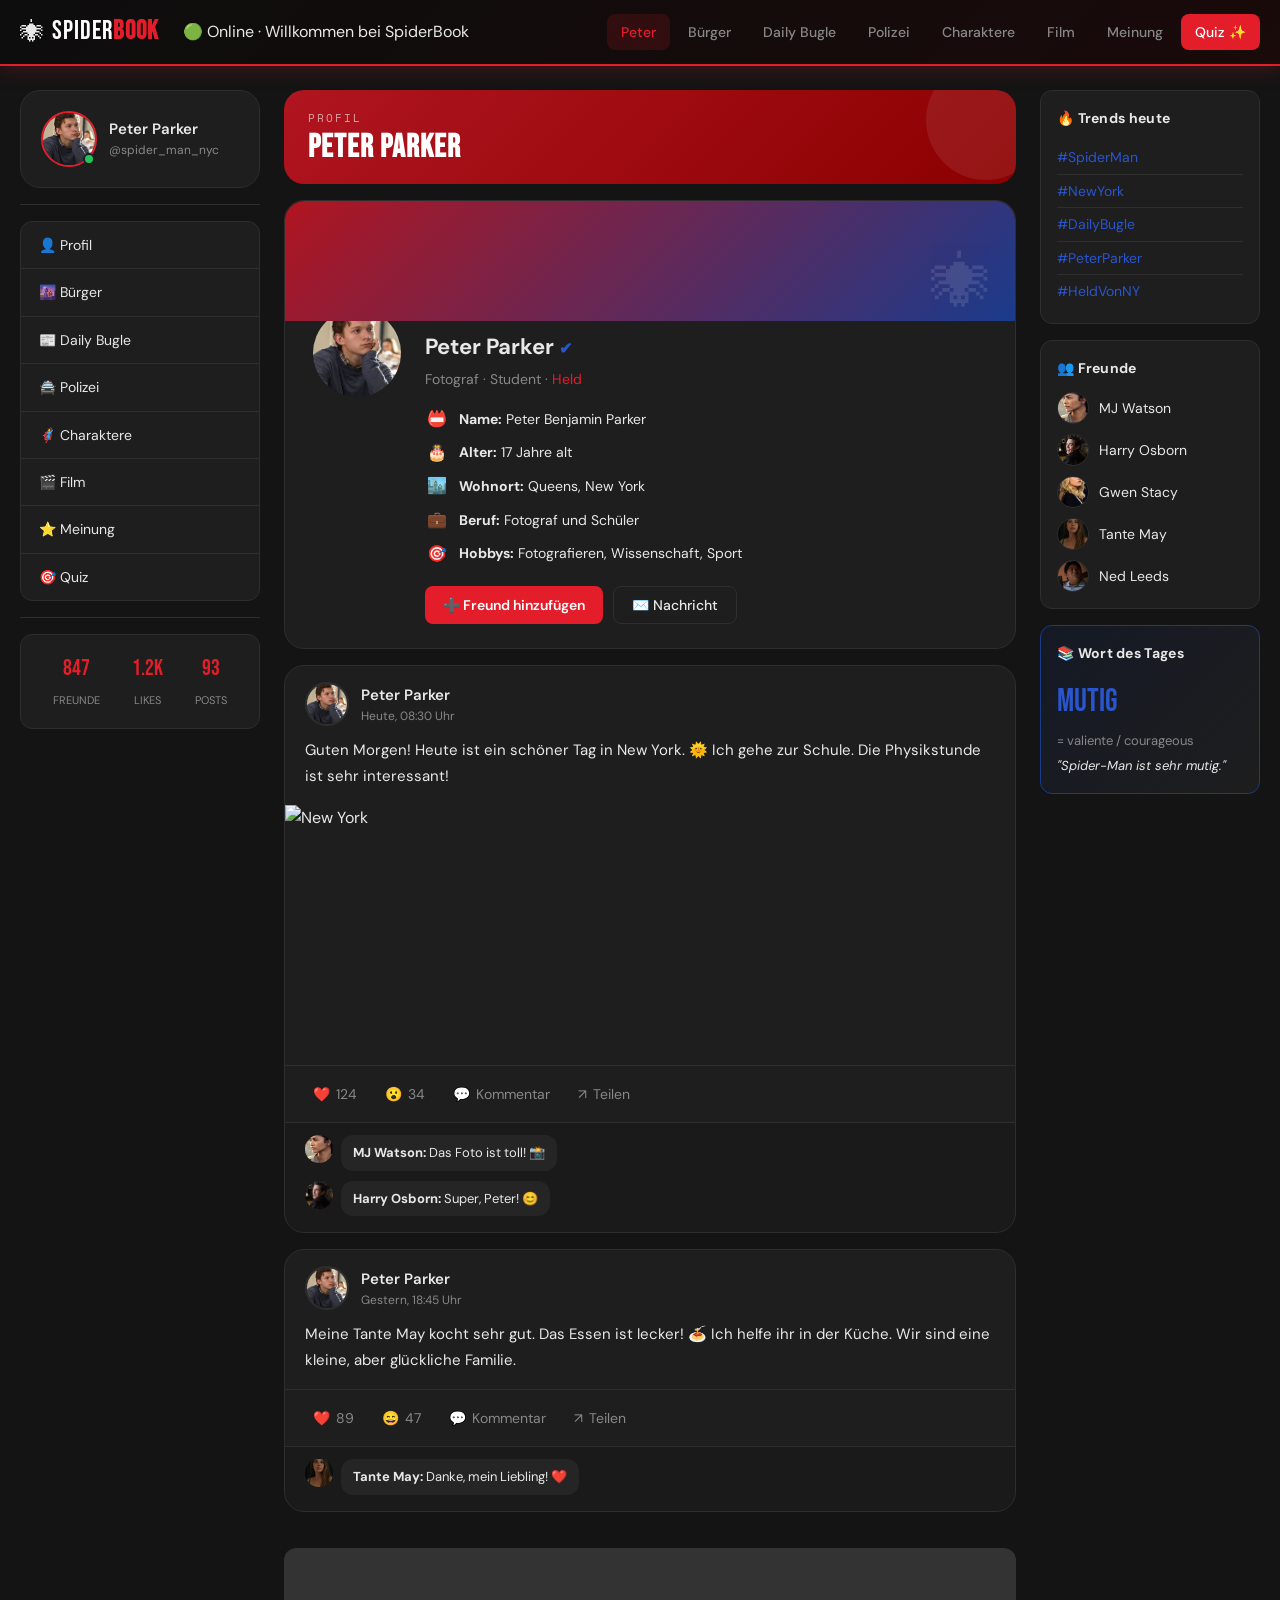
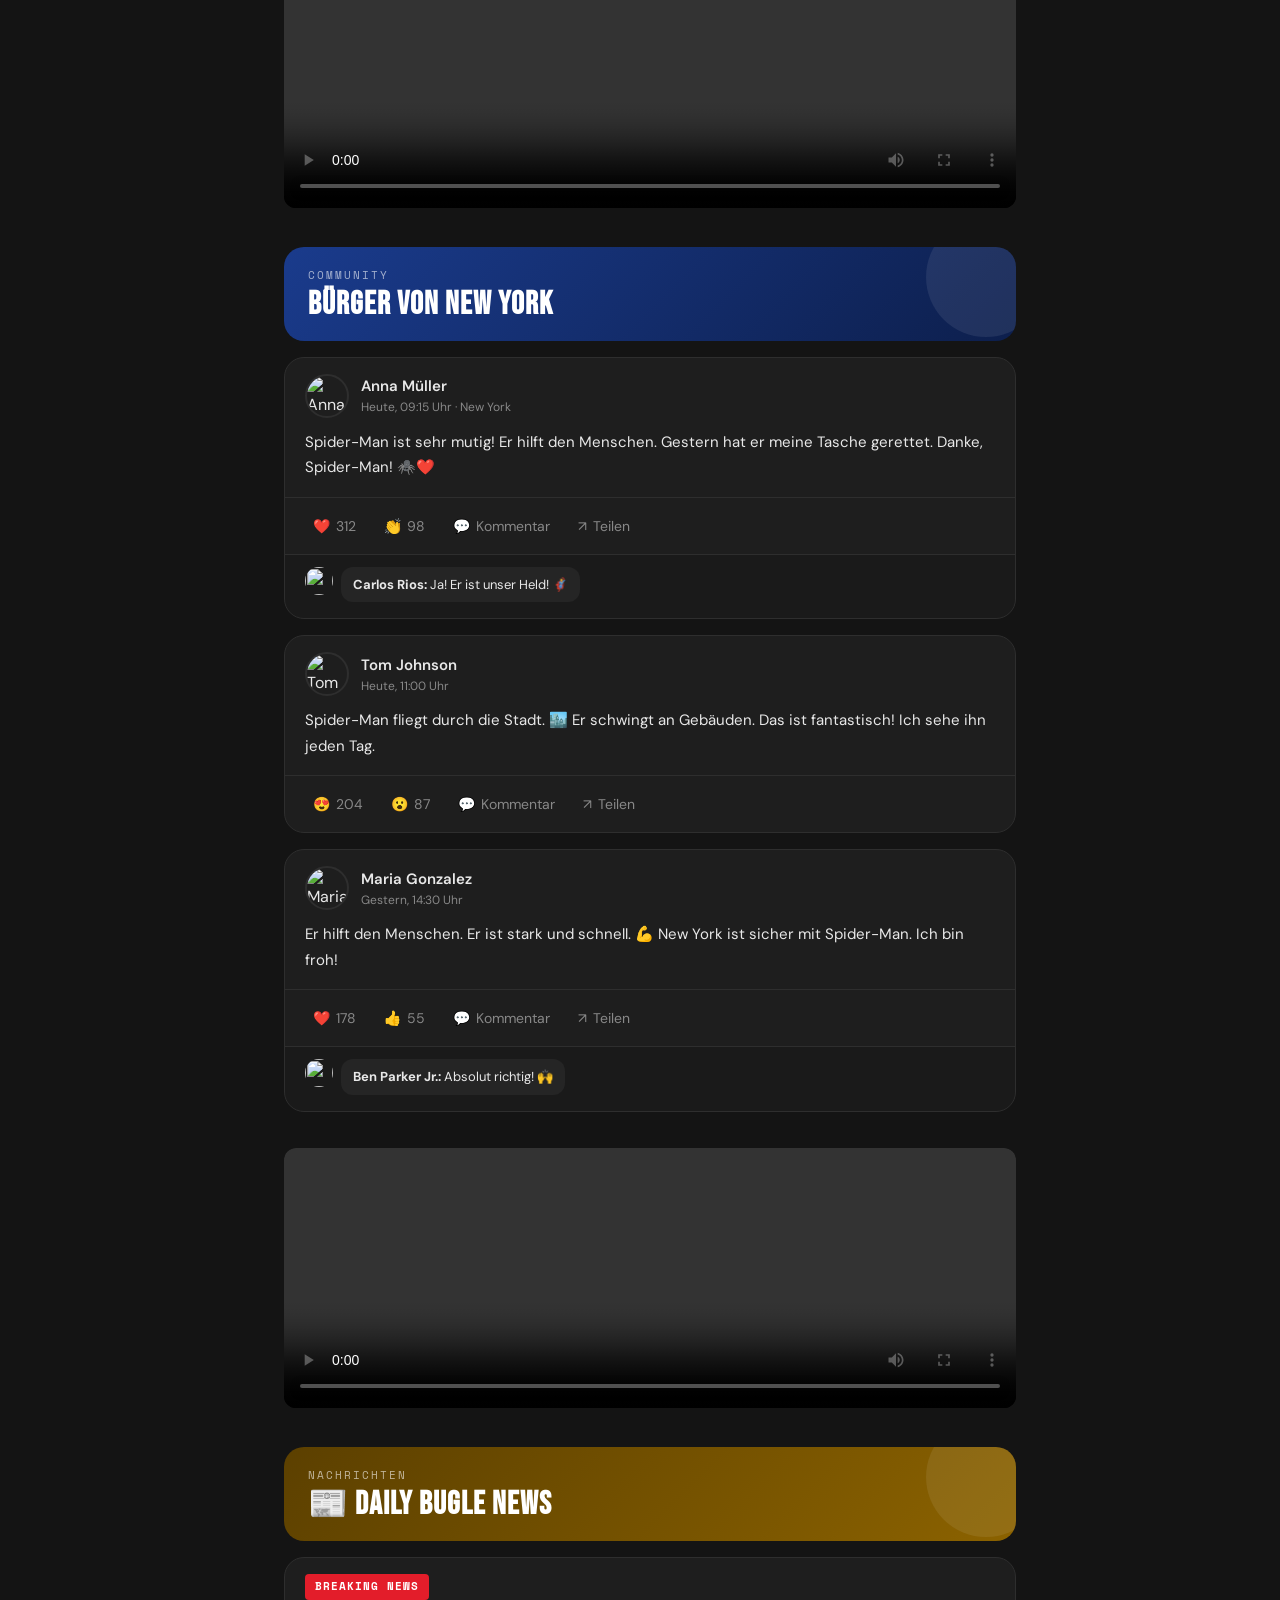
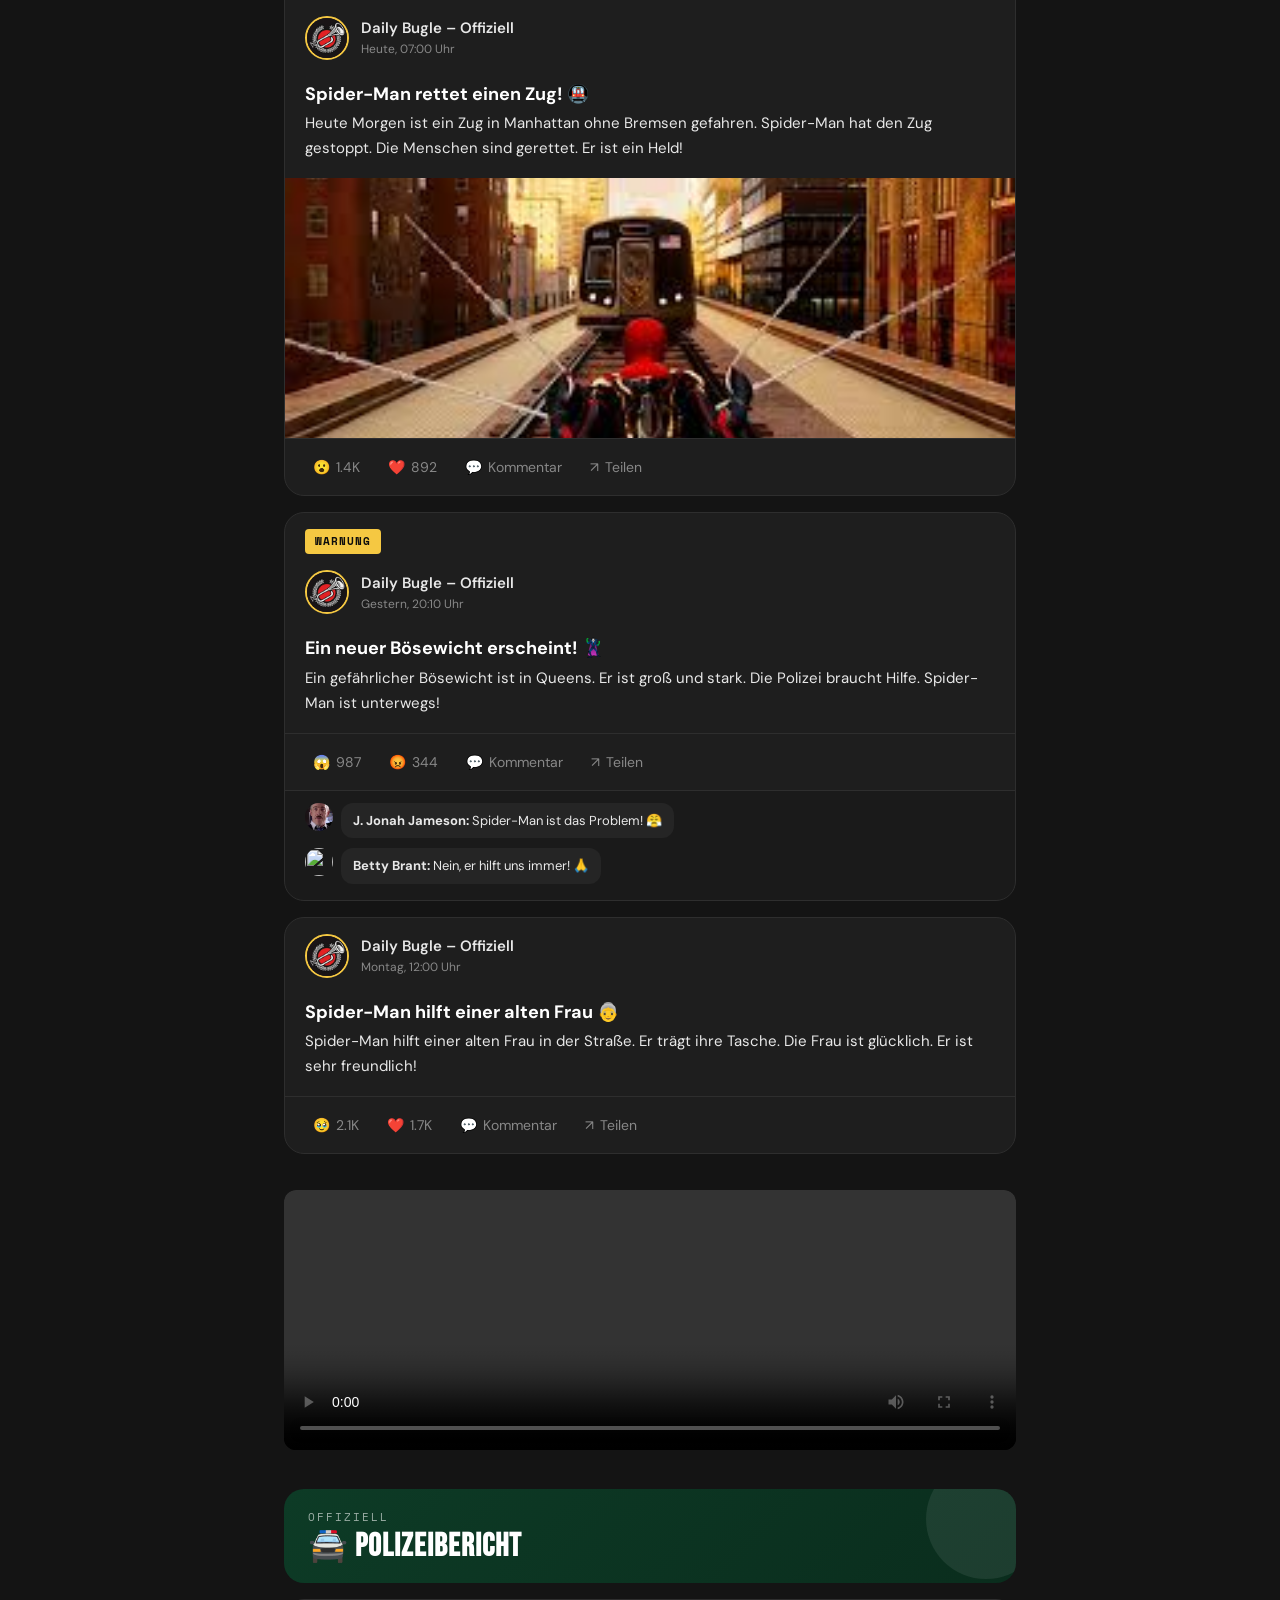
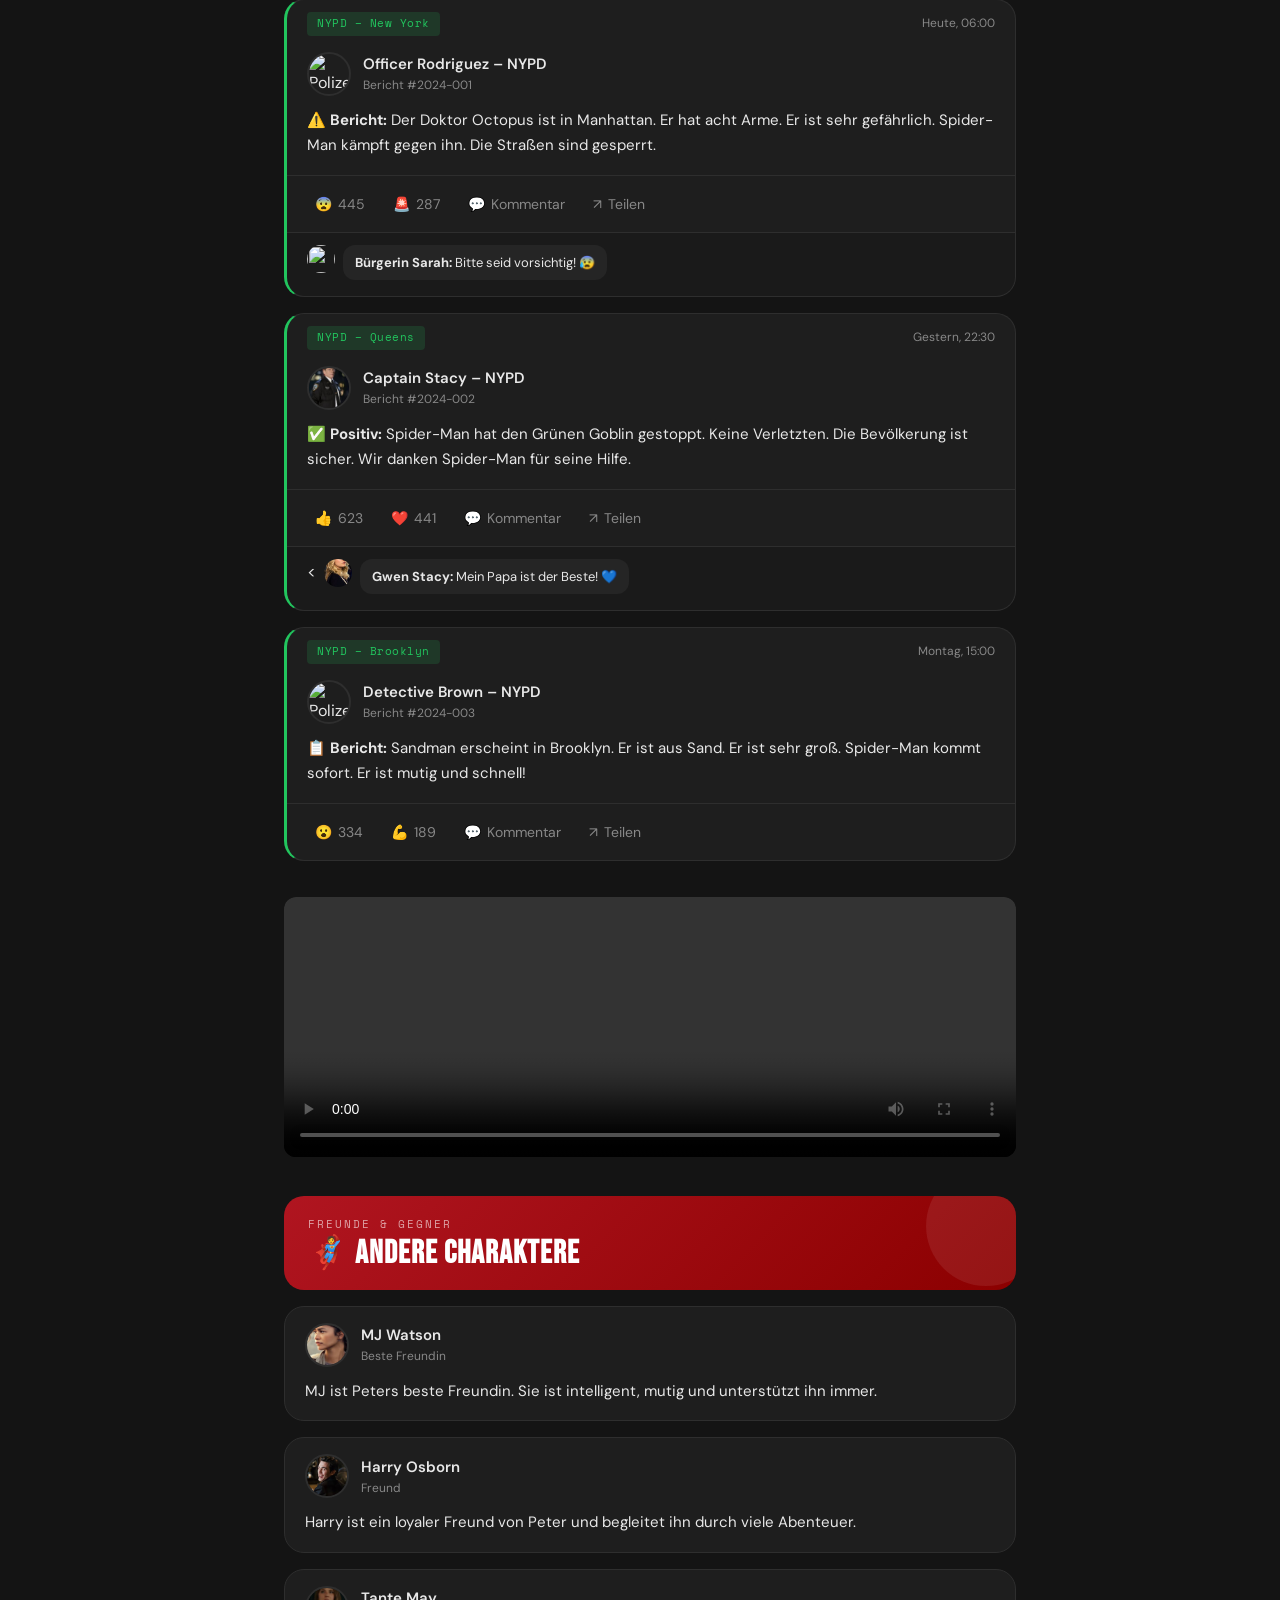
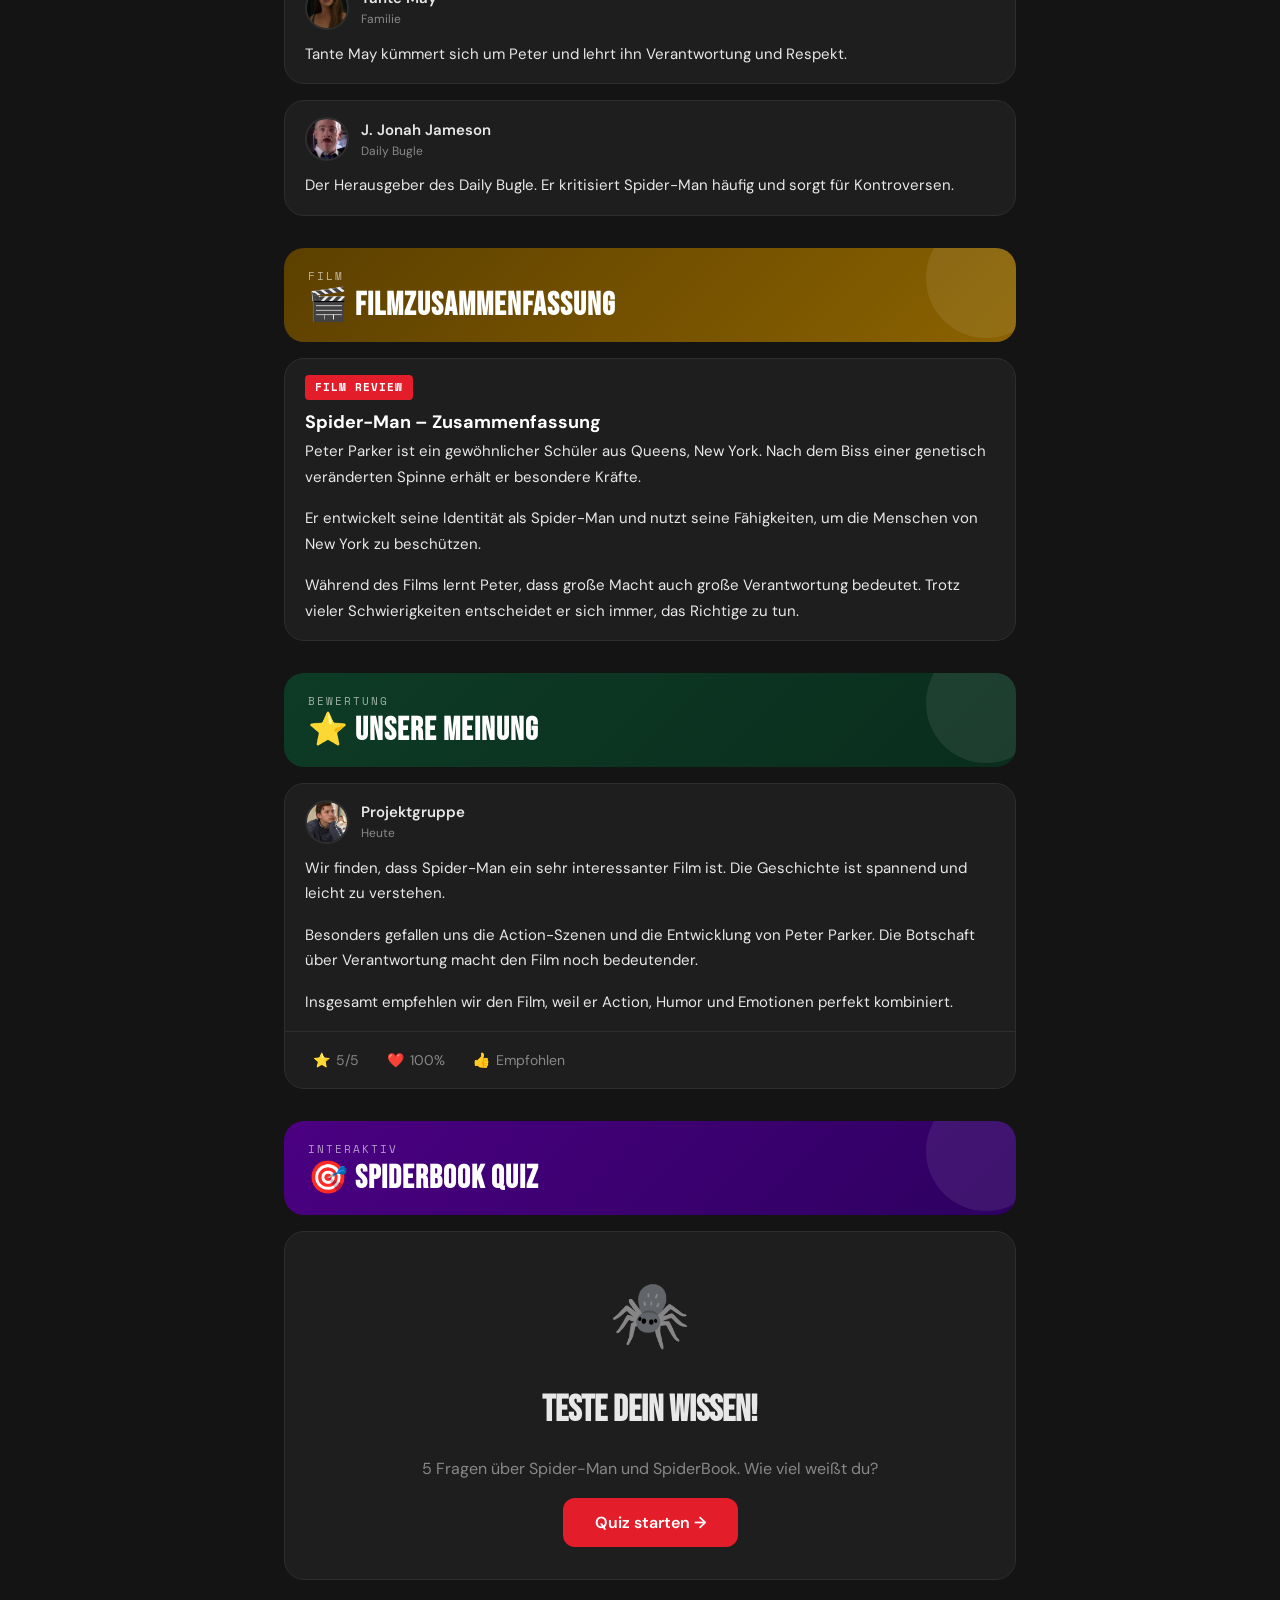
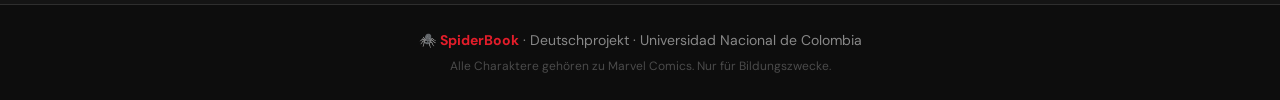
==== commit 8c211512: "Update index.html" ====
--- a/index.html
+++ b/index.html
@@ -27,8 +27,12 @@
         <a href="#buerger" class="nav-link">Bürger</a>
         <a href="#bugle" class="nav-link">Daily Bugle</a>
         <a href="#polizei" class="nav-link">Polizei</a>
+        <a href="#charaktere" class="nav-link">Charaktere</a>
+        <a href="#zusammenfassung" class="nav-link">Film</a>
+        <a href="#meinung" class="nav-link">Meinung</a>
         <a href="#quiz" class="nav-link quiz-link">Quiz ✨</a>
       </nav>
+      
 
       <button class="hamburger" id="hamburger" aria-label="Menü öffnen">☰</button>
     </div>
@@ -39,6 +43,9 @@
       <a href="#buerger" class="nav-link">Bürger von New York</a>
       <a href="#bugle" class="nav-link">Daily Bugle News</a>
       <a href="#polizei" class="nav-link">Polizeibericht</a>
+      <a href="#charaktere" class="nav-link">Charaktere</a>
+      <a href="#zusammenfassung" class="nav-link">Filmzusammenfassung</a>
+      <a href="#meinung" class="nav-link">Unsere Meinung</a>
       <a href="#quiz" class="nav-link">Quiz</a>
     </div>
   </header>
@@ -64,6 +71,9 @@
         <li><a href="#buerger">🌆 Bürger</a></li>
         <li><a href="#bugle">📰 Daily Bugle</a></li>
         <li><a href="#polizei">🚔 Polizei</a></li>
+        <li><a href="#charaktere">🦸 Charaktere</a></li>
+        <li><a href="#zusammenfassung">🎬 Film</a></li>
+        <li><a href="#meinung">⭐ Meinung</a></li>
         <li><a href="#quiz">🎯 Quiz</a></li>
       </ul>
       <hr class="sidebar-divider" />
@@ -307,7 +317,7 @@
         <!-- VIDEO PLACEHOLDER 3 -->
     <div class="post-img-wrap" style="margin-top: 20px;">
           <video controls class="post-img" style="width: 100%; border-radius: 12px; background-color: #000;">
-              <source src="seccion3.mp4" type="video/mp4">
+              <source src="Seccion 3.mp4" type="video/mp4">
           </video>
     </div>
     </section>
@@ -396,7 +406,134 @@
           </video>
         </div>
       </section>
-
+      <!-- ===== SECTION 5: ANDERE CHARAKTERE ===== -->
+<section id="charaktere" class="feed-section">
+  <div class="section-banner peter-banner">
+    <span class="section-label">Freunde & Gegner</span>
+    <h2 class="section-title">🦸 Andere Charaktere</h2>
+  </div>
+
+  <div class="post-card">
+    <div class="post-header">
+      <img src="Fotos/foto_MJ.jpg" class="post-avatar">
+      <div>
+        <p class="post-author">MJ Watson</p>
+        <p class="post-time">Beste Freundin</p>
+      </div>
+    </div>
+    <p class="post-text">
+      MJ ist Peters beste Freundin. Sie ist intelligent, mutig und unterstützt ihn immer.
+    </p>
+  </div>
+
+  <div class="post-card">
+    <div class="post-header">
+      <img src="Fotos/foto_Harry.jpg" class="post-avatar">
+      <div>
+        <p class="post-author">Harry Osborn</p>
+        <p class="post-time">Freund</p>
+      </div>
+    </div>
+    <p class="post-text">
+      Harry ist ein loyaler Freund von Peter und begleitet ihn durch viele Abenteuer.
+    </p>
+  </div>
+
+  <div class="post-card">
+    <div class="post-header">
+      <img src="Fotos/foto_May.jpg" class="post-avatar">
+      <div>
+        <p class="post-author">Tante May</p>
+        <p class="post-time">Familie</p>
+      </div>
+    </div>
+    <p class="post-text">
+      Tante May kümmert sich um Peter und lehrt ihn Verantwortung und Respekt.
+    </p>
+  </div>
+
+  <div class="post-card">
+    <div class="post-header">
+      <img src="Fotos/foto_jjj.jpg" class="post-avatar">
+      <div>
+        <p class="post-author">J. Jonah Jameson</p>
+        <p class="post-time">Daily Bugle</p>
+      </div>
+    </div>
+    <p class="post-text">
+      Der Herausgeber des Daily Bugle. Er kritisiert Spider-Man häufig und sorgt für Kontroversen.
+    </p>
+  </div>
+</section>
+
+<!-- ===== SECTION 6: FILMZUSAMMENFASSUNG ===== -->
+<section id="zusammenfassung" class="feed-section">
+  <div class="section-banner bugle-banner">
+    <span class="section-label">Film</span>
+    <h2 class="section-title">🎬 Filmzusammenfassung</h2>
+  </div>
+
+  <div class="post-card news-card">
+    <div class="news-badge">FILM REVIEW</div>
+
+    <h4 class="news-title">Spider-Man – Zusammenfassung</h4>
+
+    <p class="post-text">
+      Peter Parker ist ein gewöhnlicher Schüler aus Queens, New York.
+      Nach dem Biss einer genetisch veränderten Spinne erhält er besondere Kräfte.
+    </p>
+
+    <p class="post-text">
+      Er entwickelt seine Identität als Spider-Man und nutzt seine Fähigkeiten,
+      um die Menschen von New York zu beschützen.
+    </p>
+
+    <p class="post-text">
+      Während des Films lernt Peter, dass große Macht auch große Verantwortung
+      bedeutet. Trotz vieler Schwierigkeiten entscheidet er sich immer,
+      das Richtige zu tun.
+    </p>
+  </div>
+</section>
+
+<!-- ===== SECTION 7: UNSERE MEINUNG ===== -->
+<section id="meinung" class="feed-section">
+  <div class="section-banner polizei-banner">
+    <span class="section-label">Bewertung</span>
+    <h2 class="section-title">⭐ Unsere Meinung</h2>
+  </div>
+
+  <div class="post-card">
+    <div class="post-header">
+      <img src="Fotos/foto_Peter.jpg" class="post-avatar">
+      <div>
+        <p class="post-author">Projektgruppe</p>
+        <p class="post-time">Heute</p>
+      </div>
+    </div>
+
+    <p class="post-text">
+      Wir finden, dass Spider-Man ein sehr interessanter Film ist.
+      Die Geschichte ist spannend und leicht zu verstehen.
+    </p>
+
+    <p class="post-text">
+      Besonders gefallen uns die Action-Szenen und die Entwicklung von Peter Parker.
+      Die Botschaft über Verantwortung macht den Film noch bedeutender.
+    </p>
+
+    <p class="post-text">
+      Insgesamt empfehlen wir den Film, weil er Action, Humor und Emotionen
+      perfekt kombiniert.
+    </p>
+
+    <div class="post-reactions">
+      <button class="reaction-btn">⭐ <span>5/5</span></button>
+      <button class="reaction-btn">❤️ <span>100%</span></button>
+      <button class="reaction-btn">👍 <span>Empfohlen</span></button>
+    </div>
+  </div>
+</section>
       <!-- ===== SECTION 5: QUIZ ===== -->
       <section id="quiz" class="feed-section">
         <div class="section-banner quiz-banner">
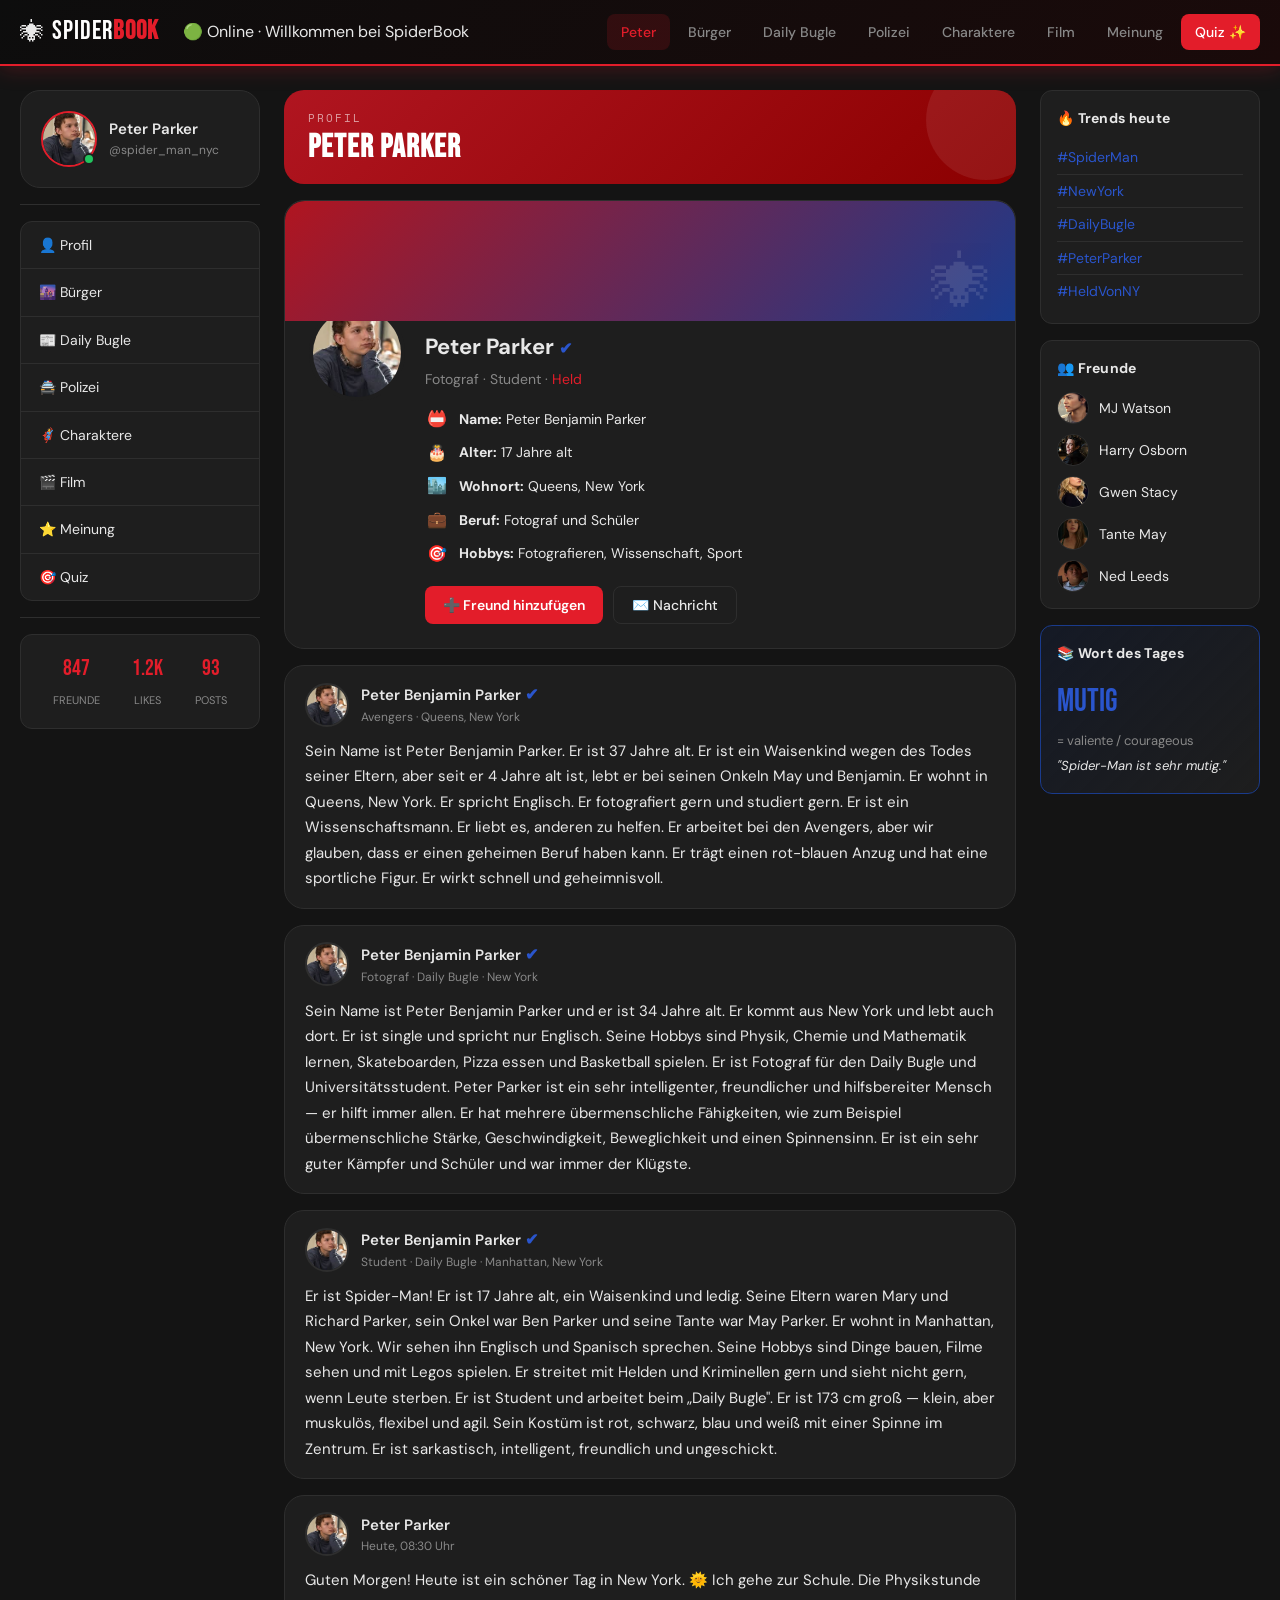
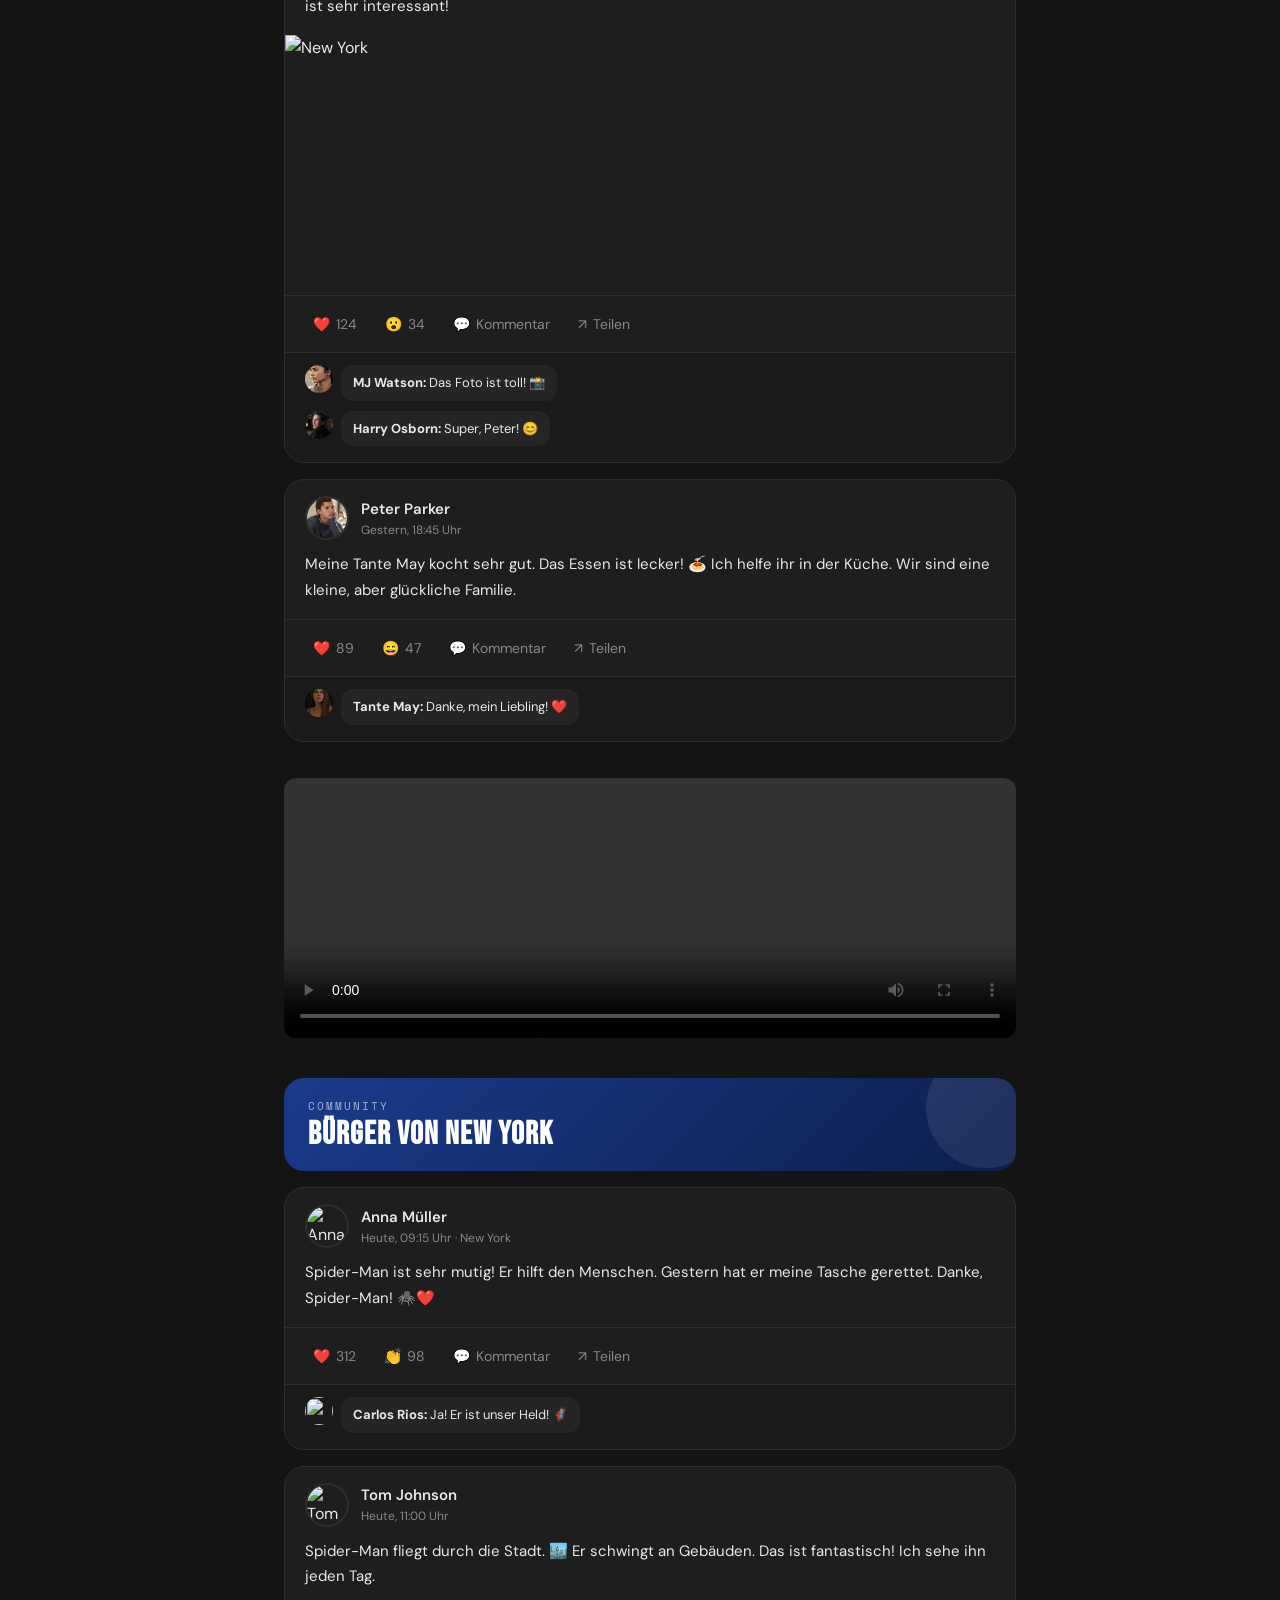
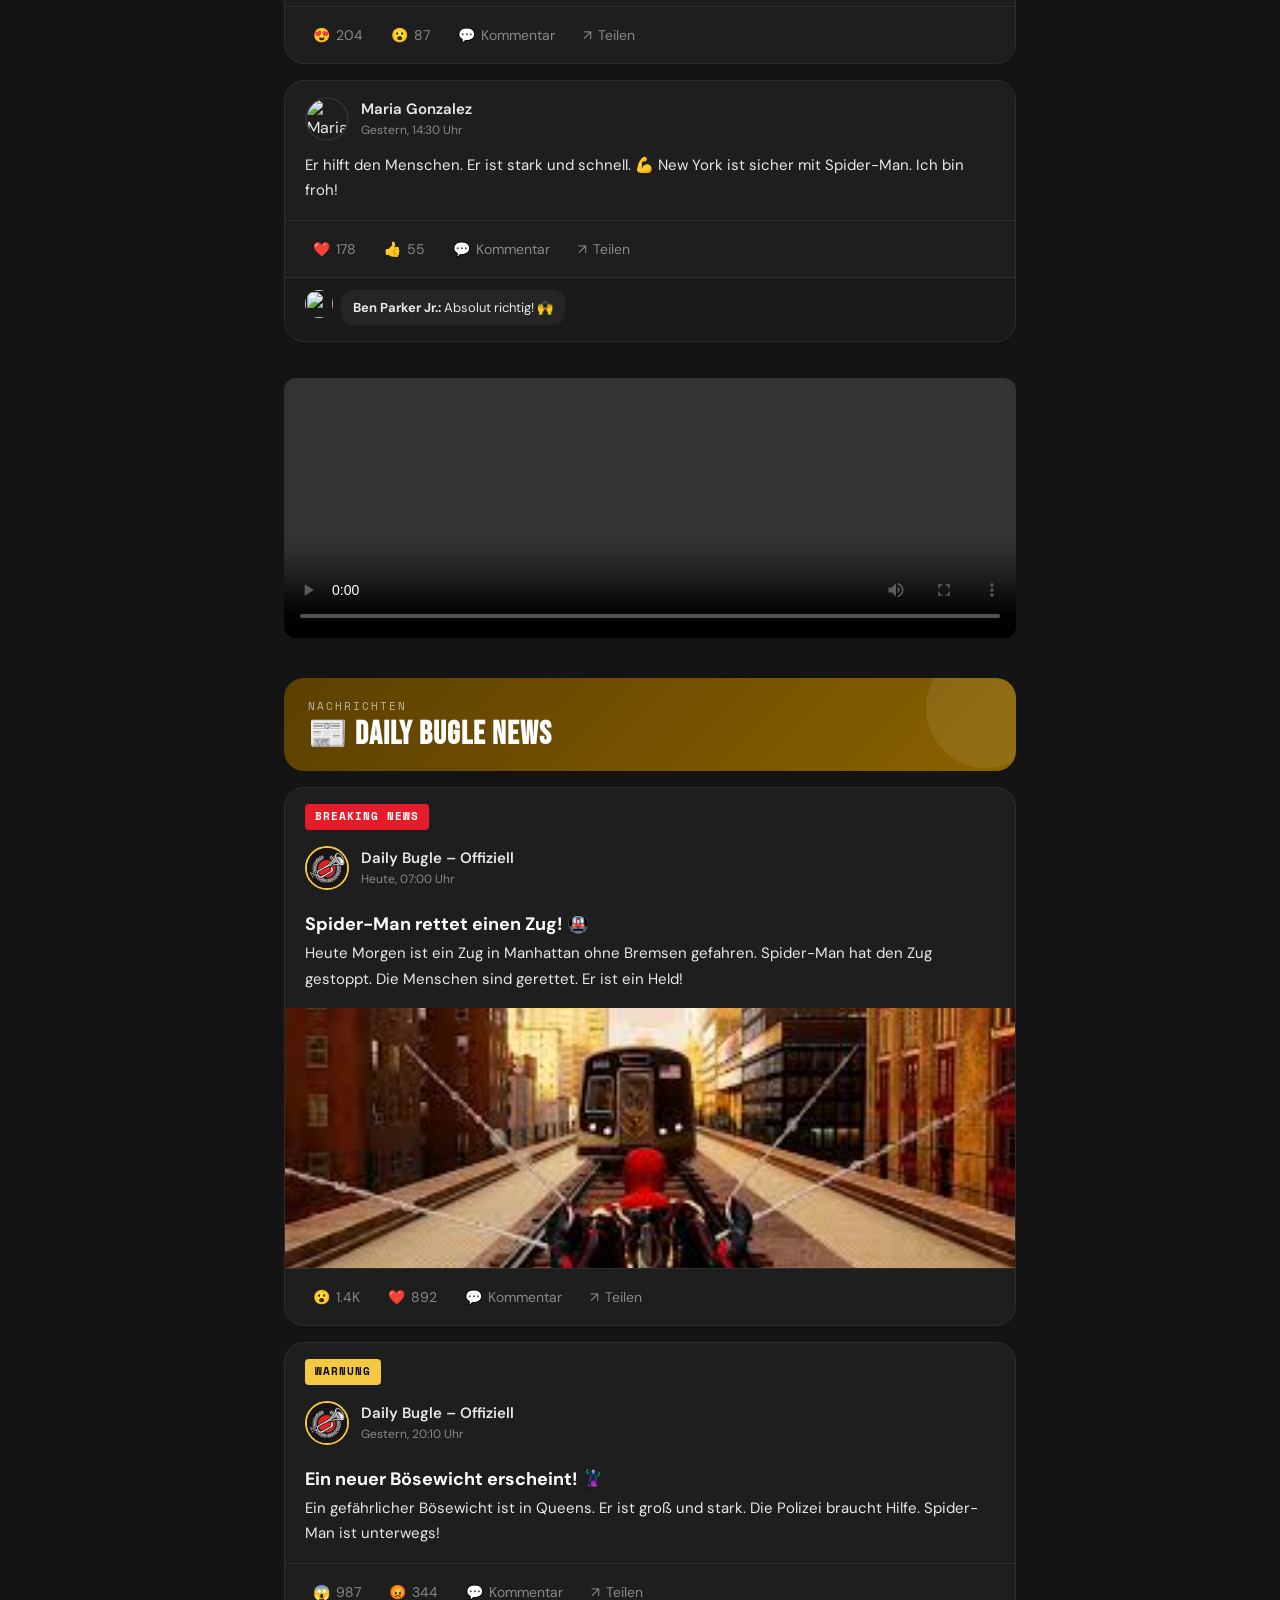
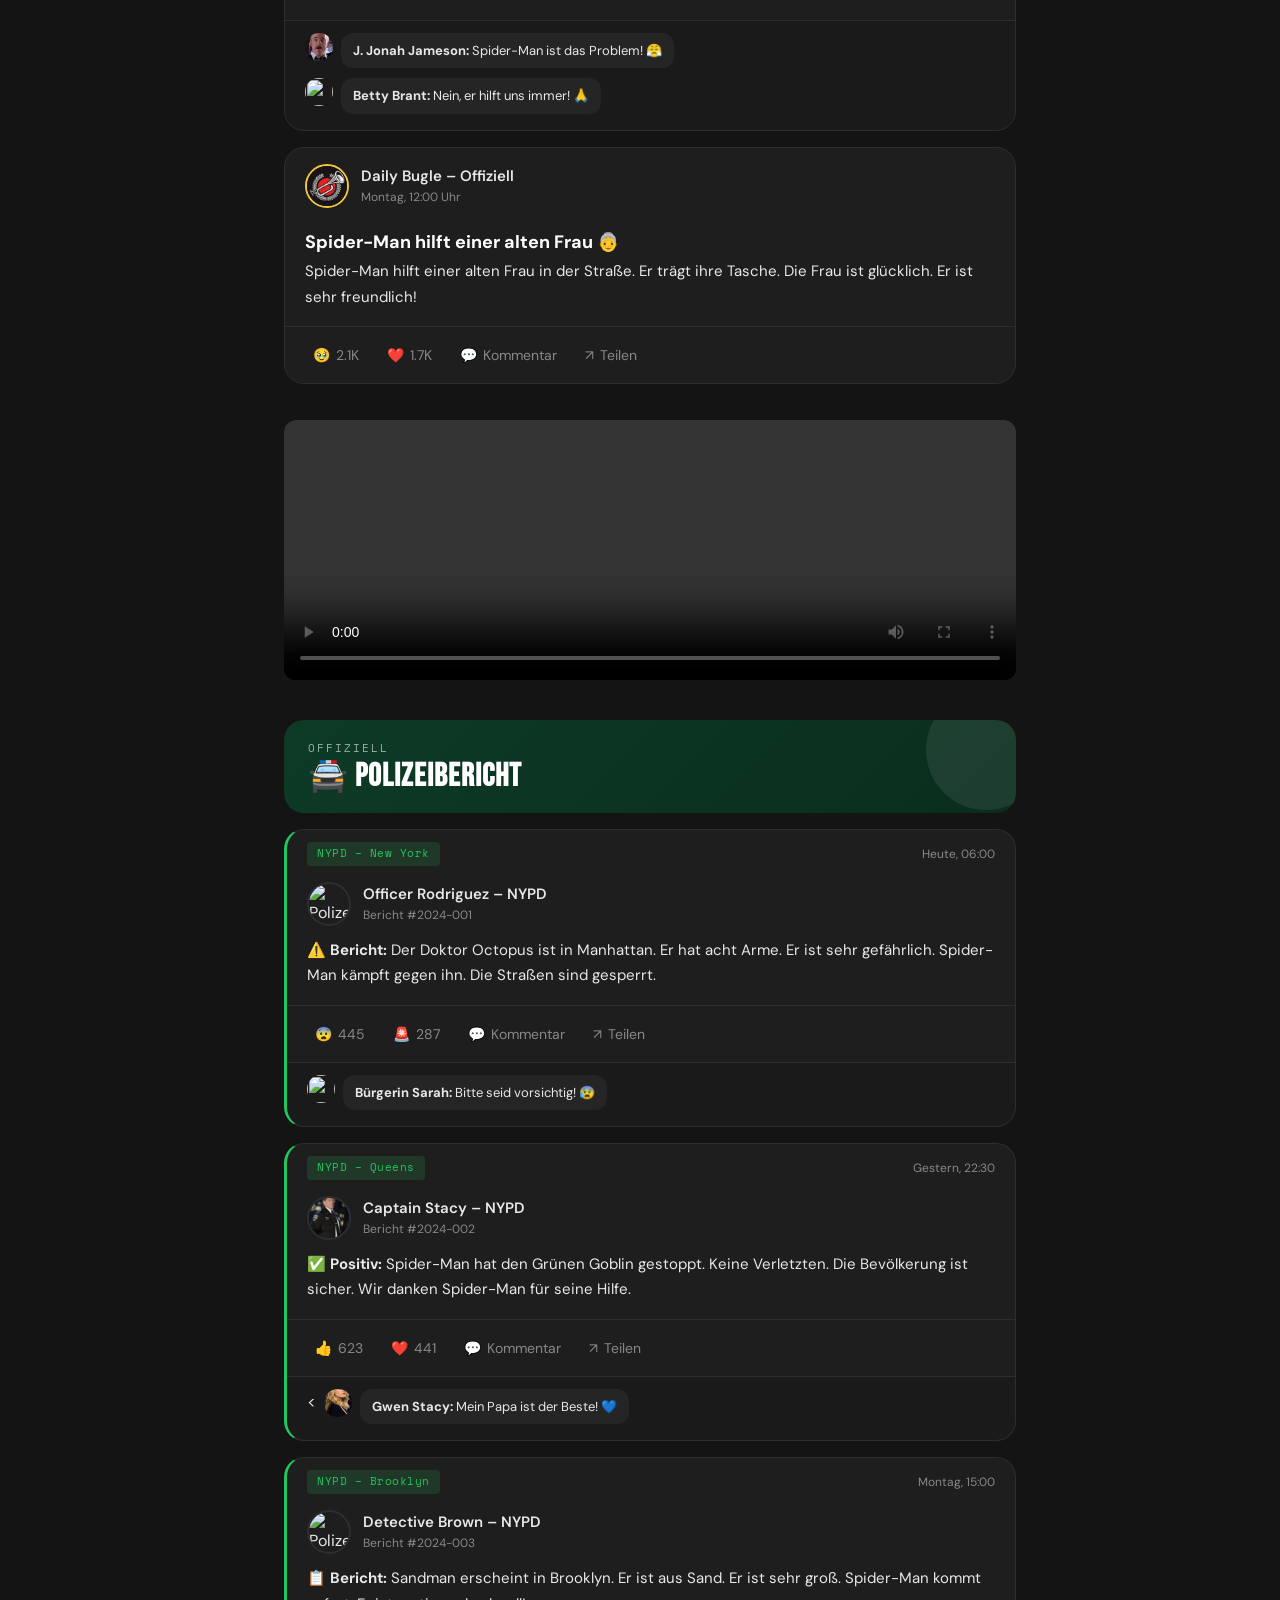
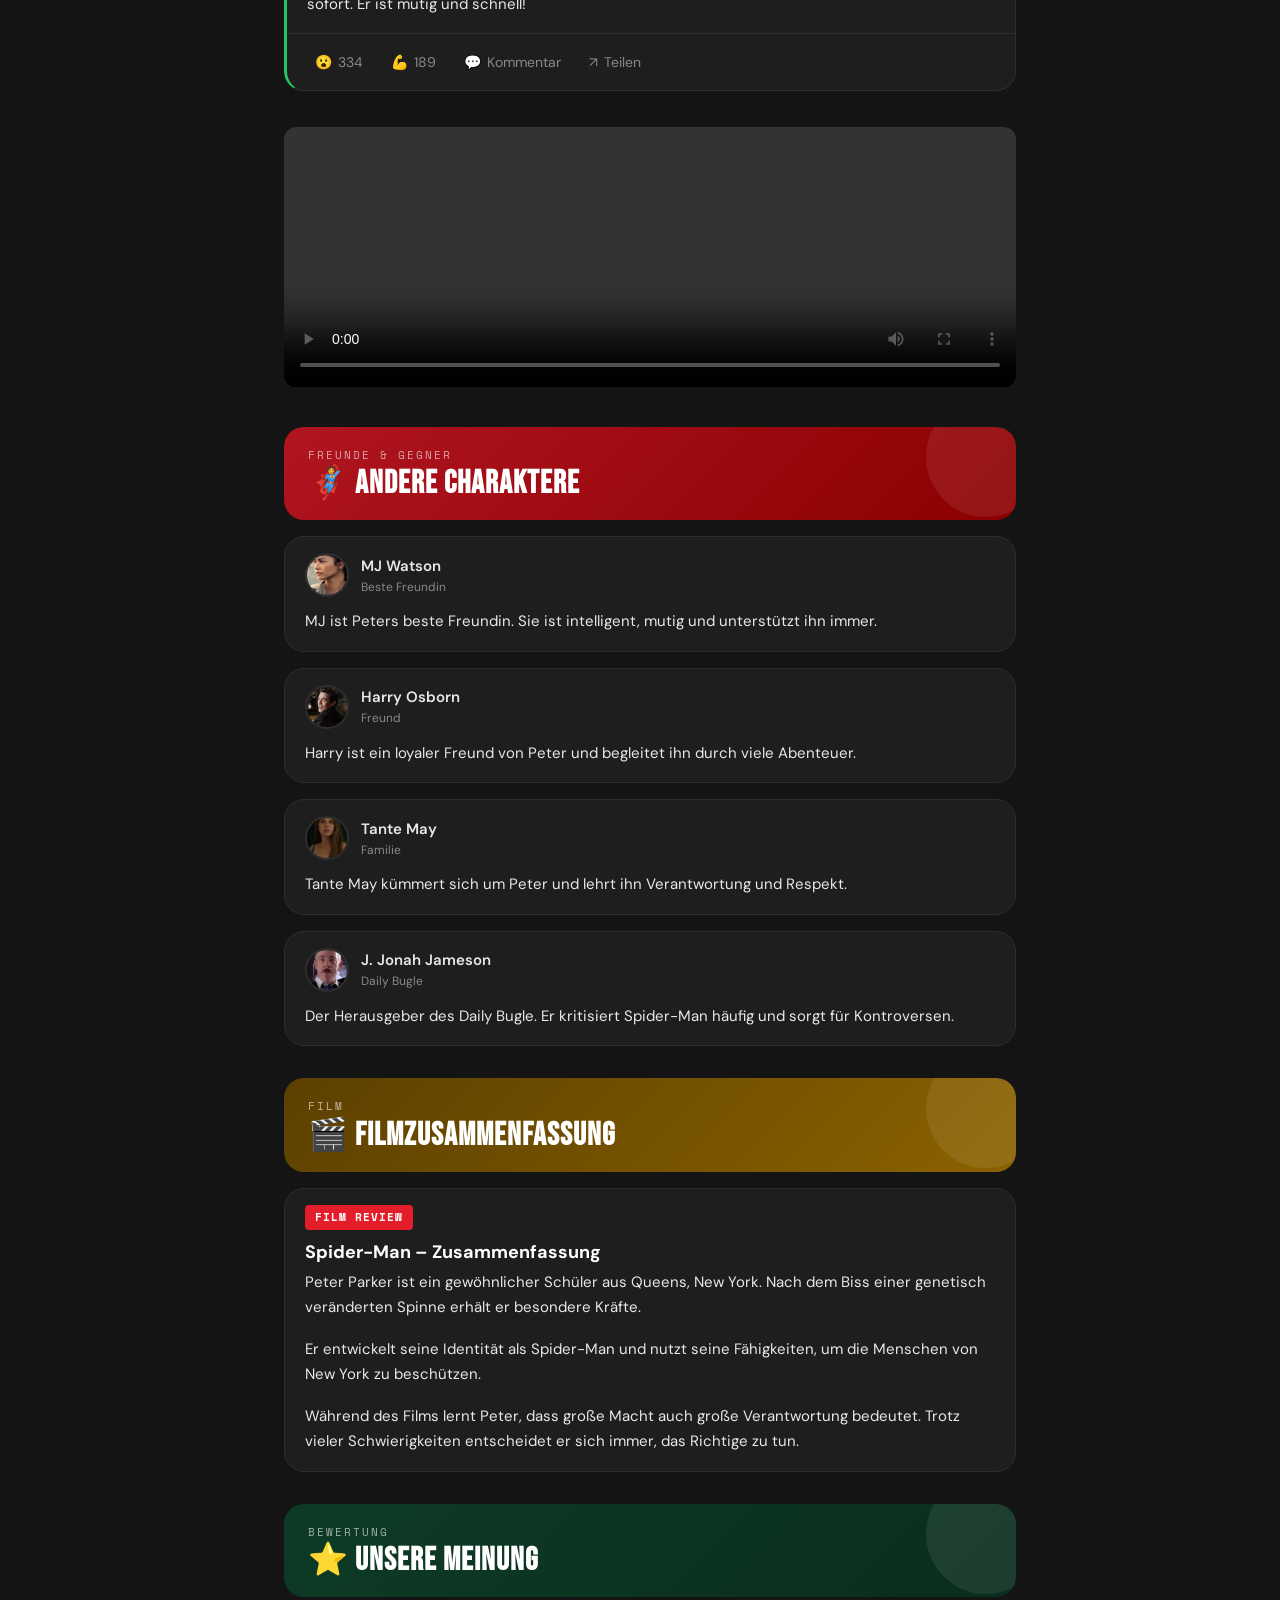
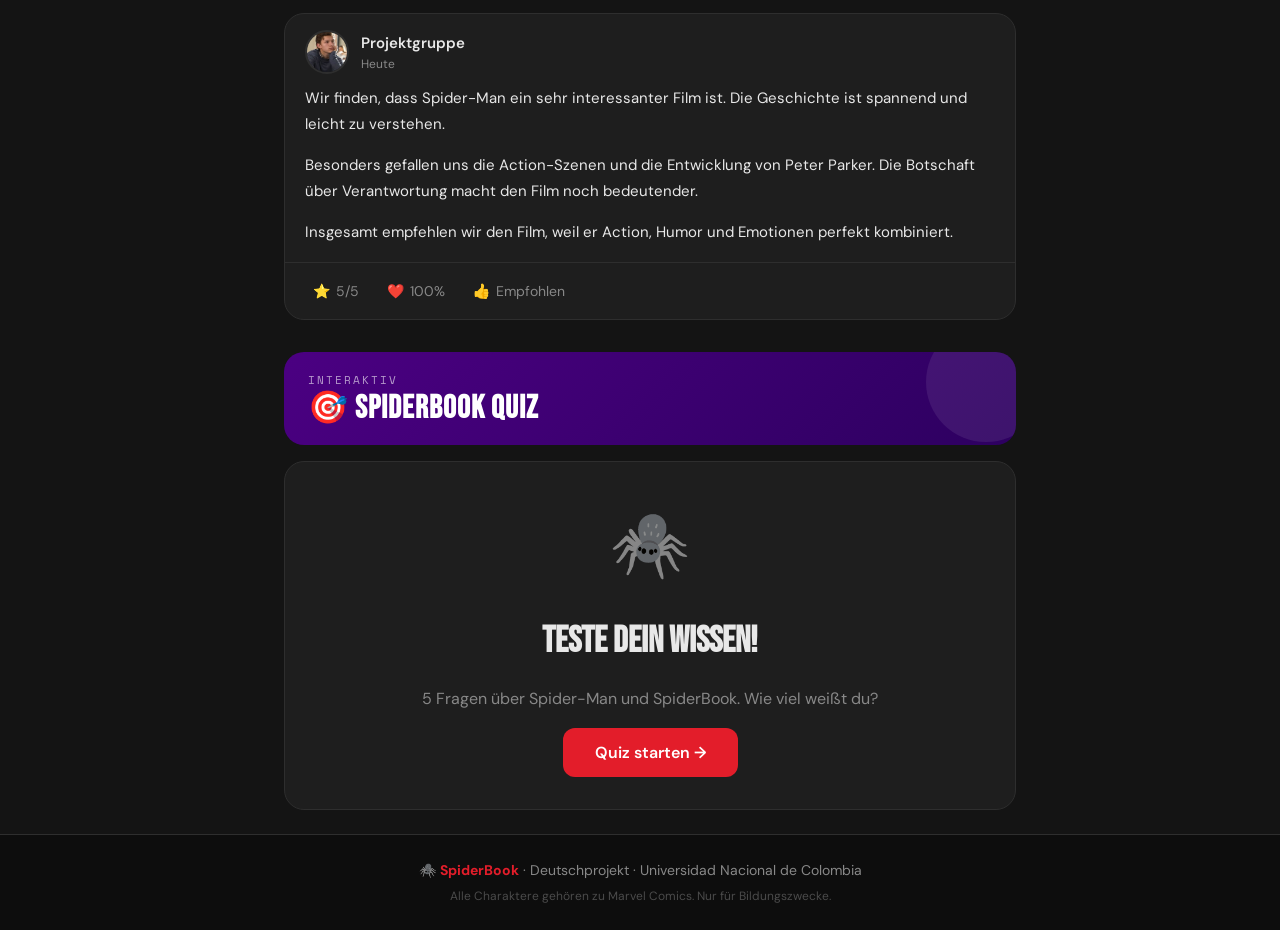
==== commit c8d32ef8: "Update index.html" ====
--- a/index.html
+++ b/index.html
@@ -119,6 +119,49 @@
     </div>
   </div>
 </div>
+        <!-- ===== 3 PETER PARKER DESCRIPTIONS ===== -->
+
+<!-- Peter 1 -->
+<div class="post-card">
+  <div class="post-header">
+    <img src="Fotos/foto_Peter.jpg" alt="Peter" class="post-avatar" />
+    <div>
+      <p class="post-author">Peter Benjamin Parker <span class="verified">✔</span></p>
+      <p class="post-time">Avengers · Queens, New York</p>
+    </div>
+  </div>
+  <p class="post-text">
+    Sein Name ist Peter Benjamin Parker. Er ist 37 Jahre alt. Er ist ein Waisenkind wegen des Todes seiner Eltern, aber seit er 4 Jahre alt ist, lebt er bei seinen Onkeln May und Benjamin. Er wohnt in Queens, New York. Er spricht Englisch. Er fotografiert gern und studiert gern. Er ist ein Wissenschaftsmann. Er liebt es, anderen zu helfen. Er arbeitet bei den Avengers, aber wir glauben, dass er einen geheimen Beruf haben kann. Er trägt einen rot-blauen Anzug und hat eine sportliche Figur. Er wirkt schnell und geheimnisvoll.
+  </p>
+</div>
+
+<!-- Peter 2 -->
+<div class="post-card">
+  <div class="post-header">
+    <img src="Fotos/foto_Peter.jpg" alt="Peter" class="post-avatar" />
+    <div>
+      <p class="post-author">Peter Benjamin Parker <span class="verified">✔</span></p>
+      <p class="post-time">Fotograf · Daily Bugle · New York</p>
+    </div>
+  </div>
+  <p class="post-text">
+    Sein Name ist Peter Benjamin Parker und er ist 34 Jahre alt. Er kommt aus New York und lebt auch dort. Er ist single und spricht nur Englisch. Seine Hobbys sind Physik, Chemie und Mathematik lernen, Skateboarden, Pizza essen und Basketball spielen. Er ist Fotograf für den Daily Bugle und Universitätsstudent. Peter Parker ist ein sehr intelligenter, freundlicher und hilfsbereiter Mensch — er hilft immer allen. Er hat mehrere übermenschliche Fähigkeiten, wie zum Beispiel übermenschliche Stärke, Geschwindigkeit, Beweglichkeit und einen Spinnensinn. Er ist ein sehr guter Kämpfer und Schüler und war immer der Klügste.
+  </p>
+</div>
+
+<!-- Peter 3 — Spider-Man -->
+<div class="post-card">
+  <div class="post-header">
+    <img src="Fotos/foto_Peter.jpg" alt="Peter" class="post-avatar" />
+    <div>
+      <p class="post-author">Peter Benjamin Parker <span class="verified">✔</span></p>
+      <p class="post-time">Student · Daily Bugle · Manhattan, New York</p>
+    </div>
+  </div>
+  <p class="post-text">
+    Er ist Spider-Man! Er ist 17 Jahre alt, ein Waisenkind und ledig. Seine Eltern waren Mary und Richard Parker, sein Onkel war Ben Parker und seine Tante war May Parker. Er wohnt in Manhattan, New York. Wir sehen ihn Englisch und Spanisch sprechen. Seine Hobbys sind Dinge bauen, Filme sehen und mit Legos spielen. Er streitet mit Helden und Kriminellen gern und sieht nicht gern, wenn Leute sterben. Er ist Student und arbeitet beim „Daily Bugle". Er ist 173 cm groß — klein, aber muskulös, flexibel und agil. Sein Kostüm ist rot, schwarz, blau und weiß mit einer Spinne im Zentrum. Er ist sarkastisch, intelligent, freundlich und ungeschickt.
+  </p>
+</div>
         <!-- Post 1 -->
         <div class="post-card">
           <div class="post-header">
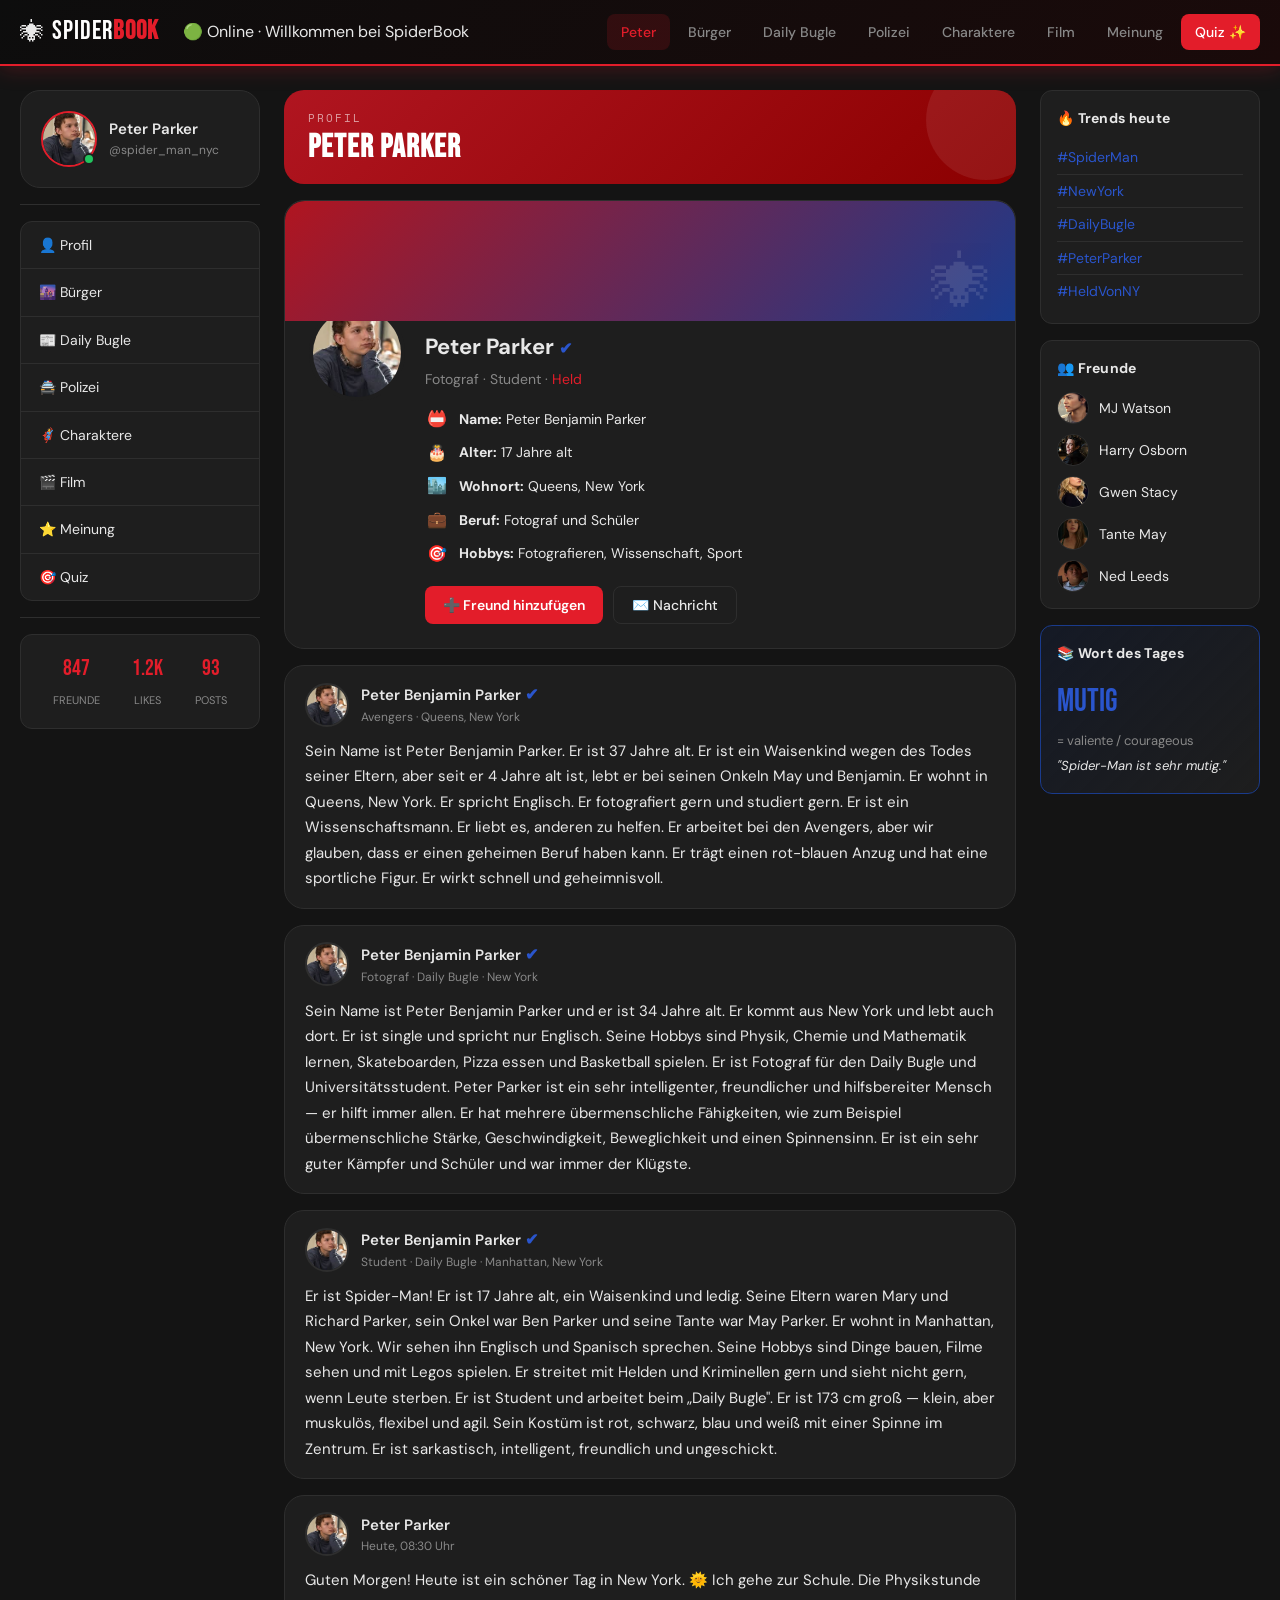
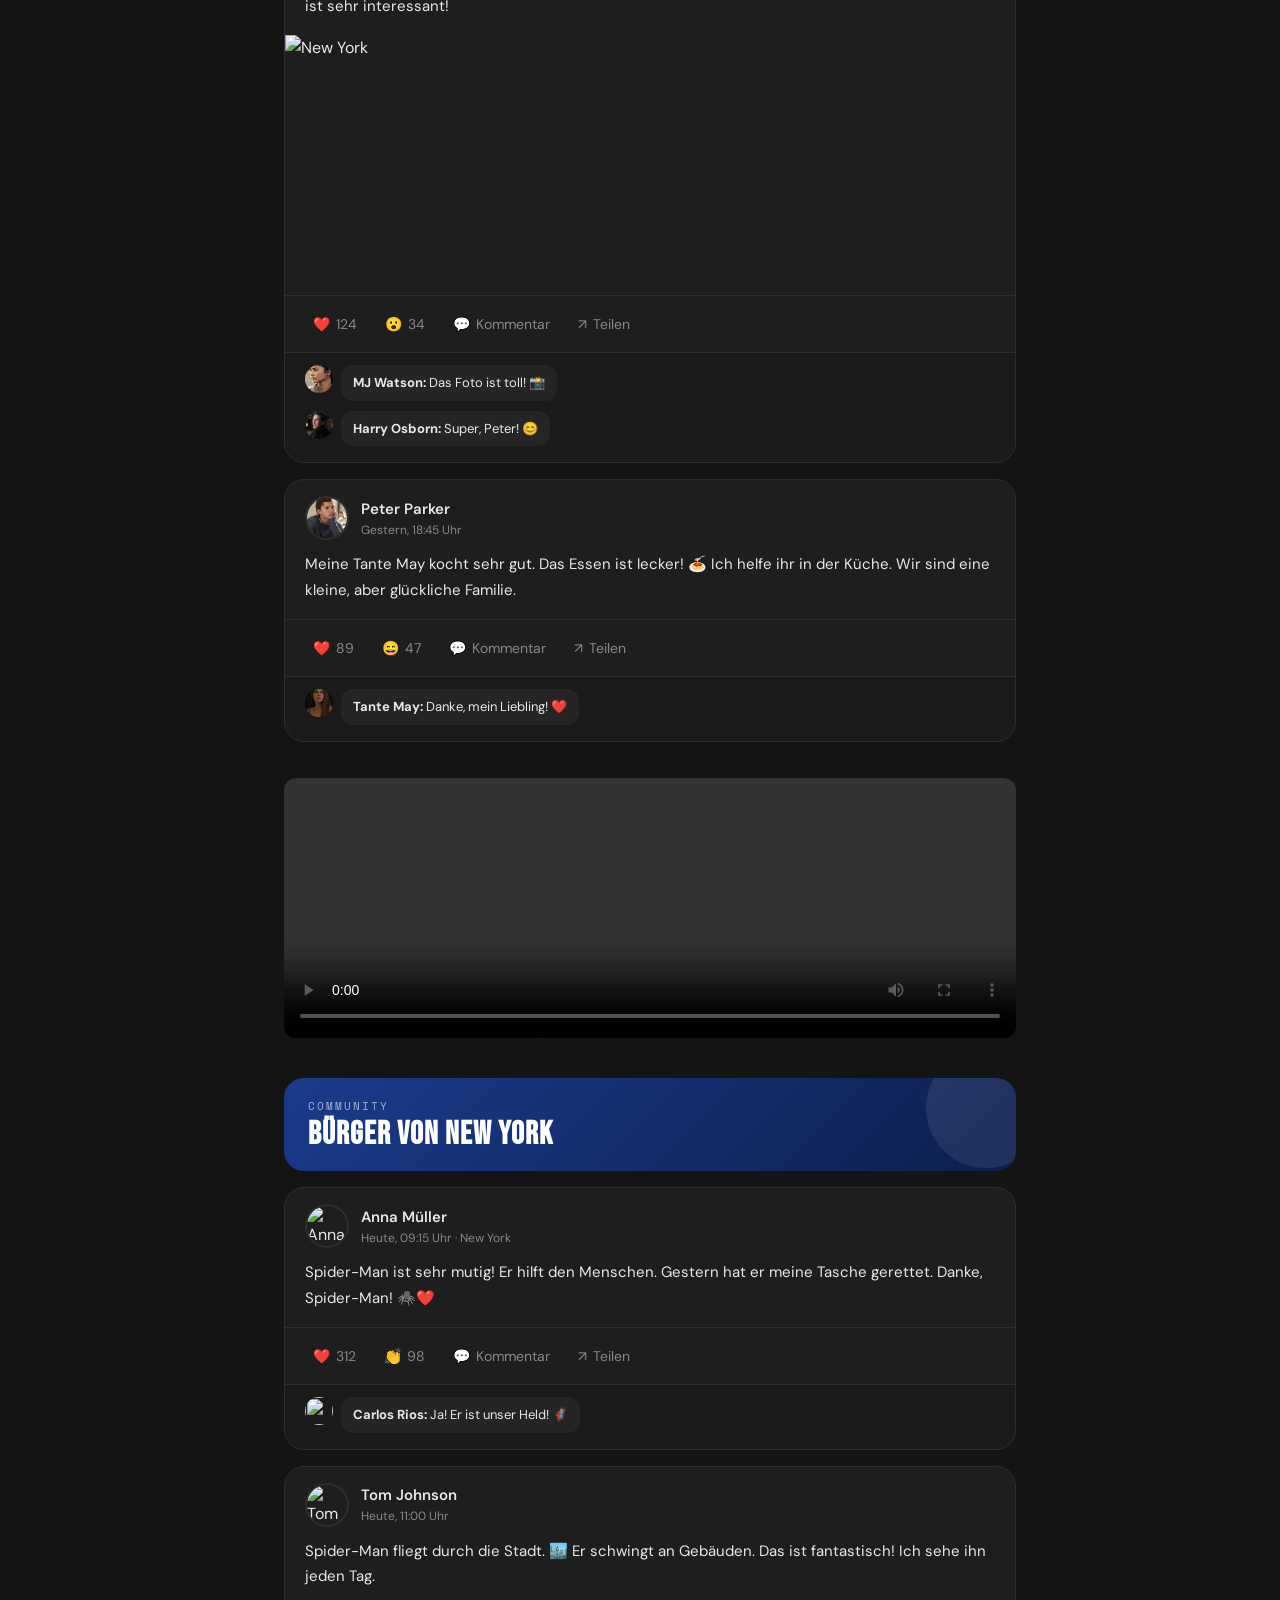
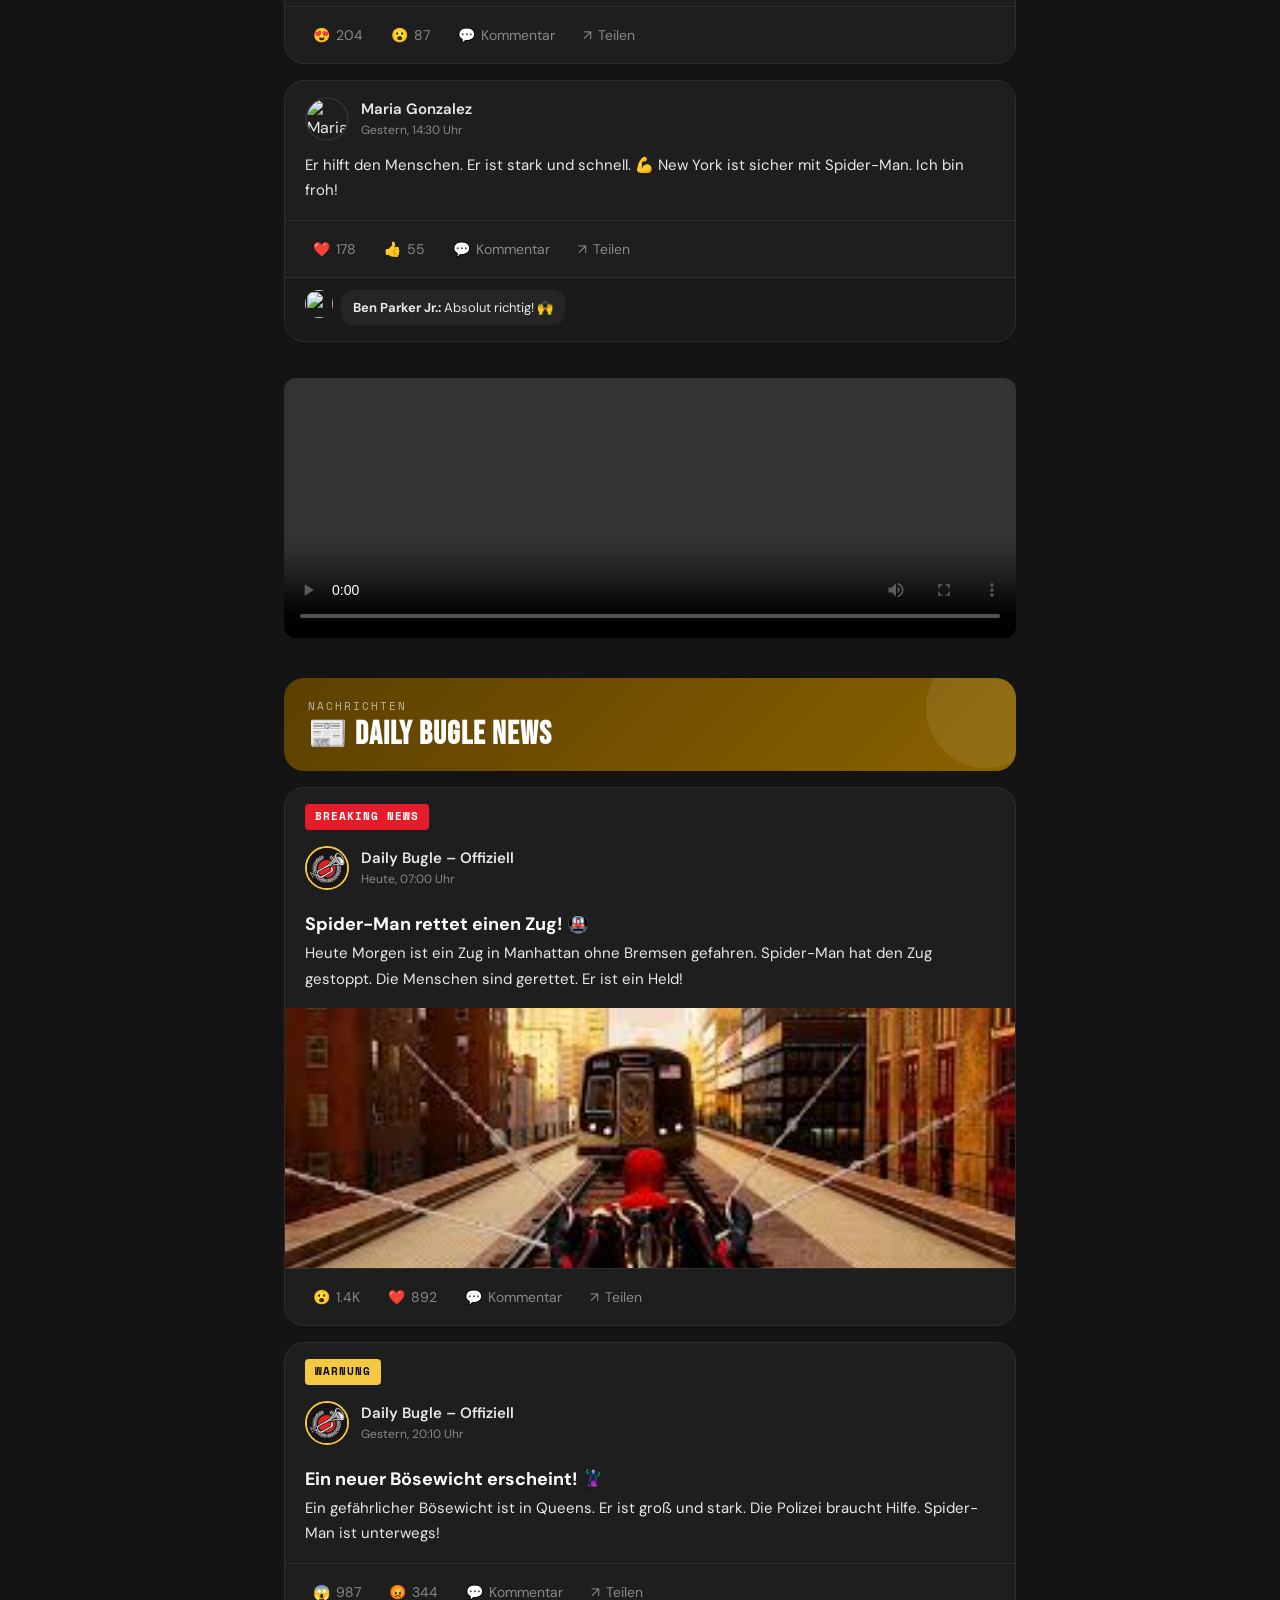
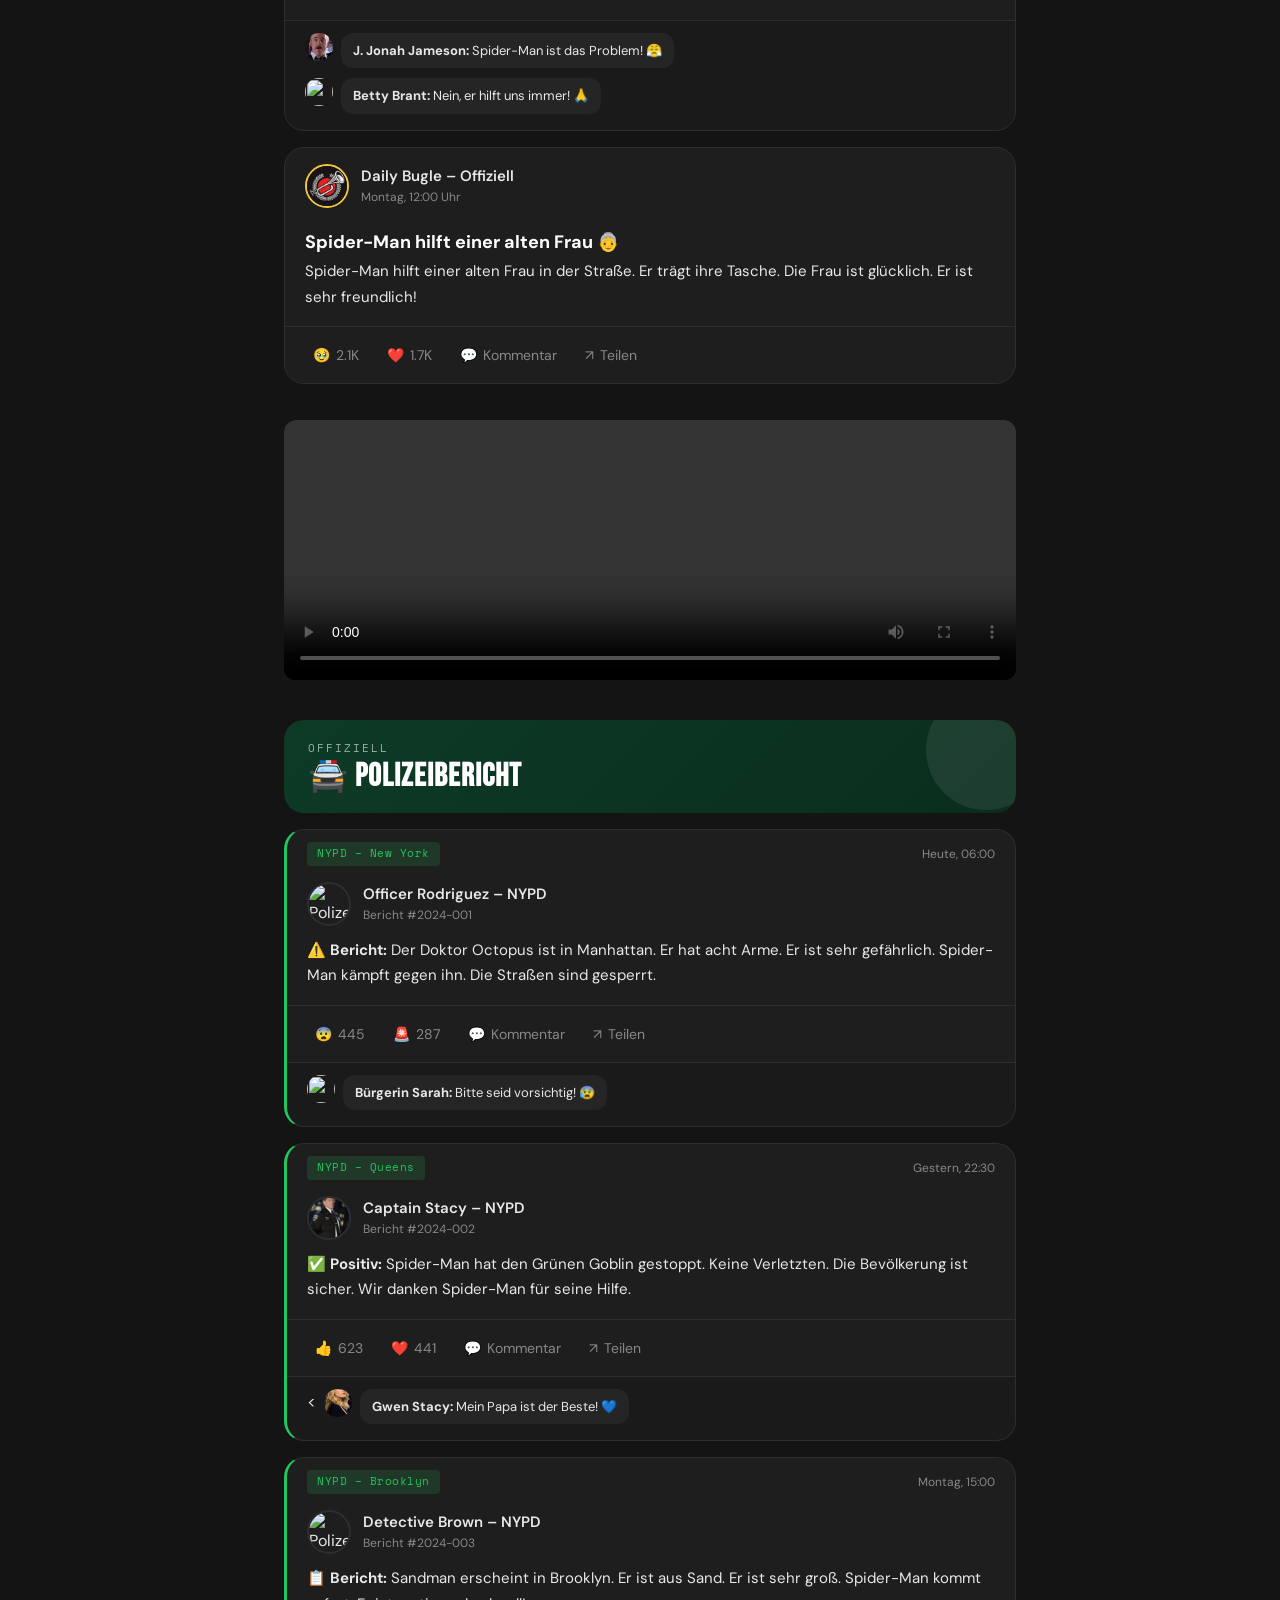
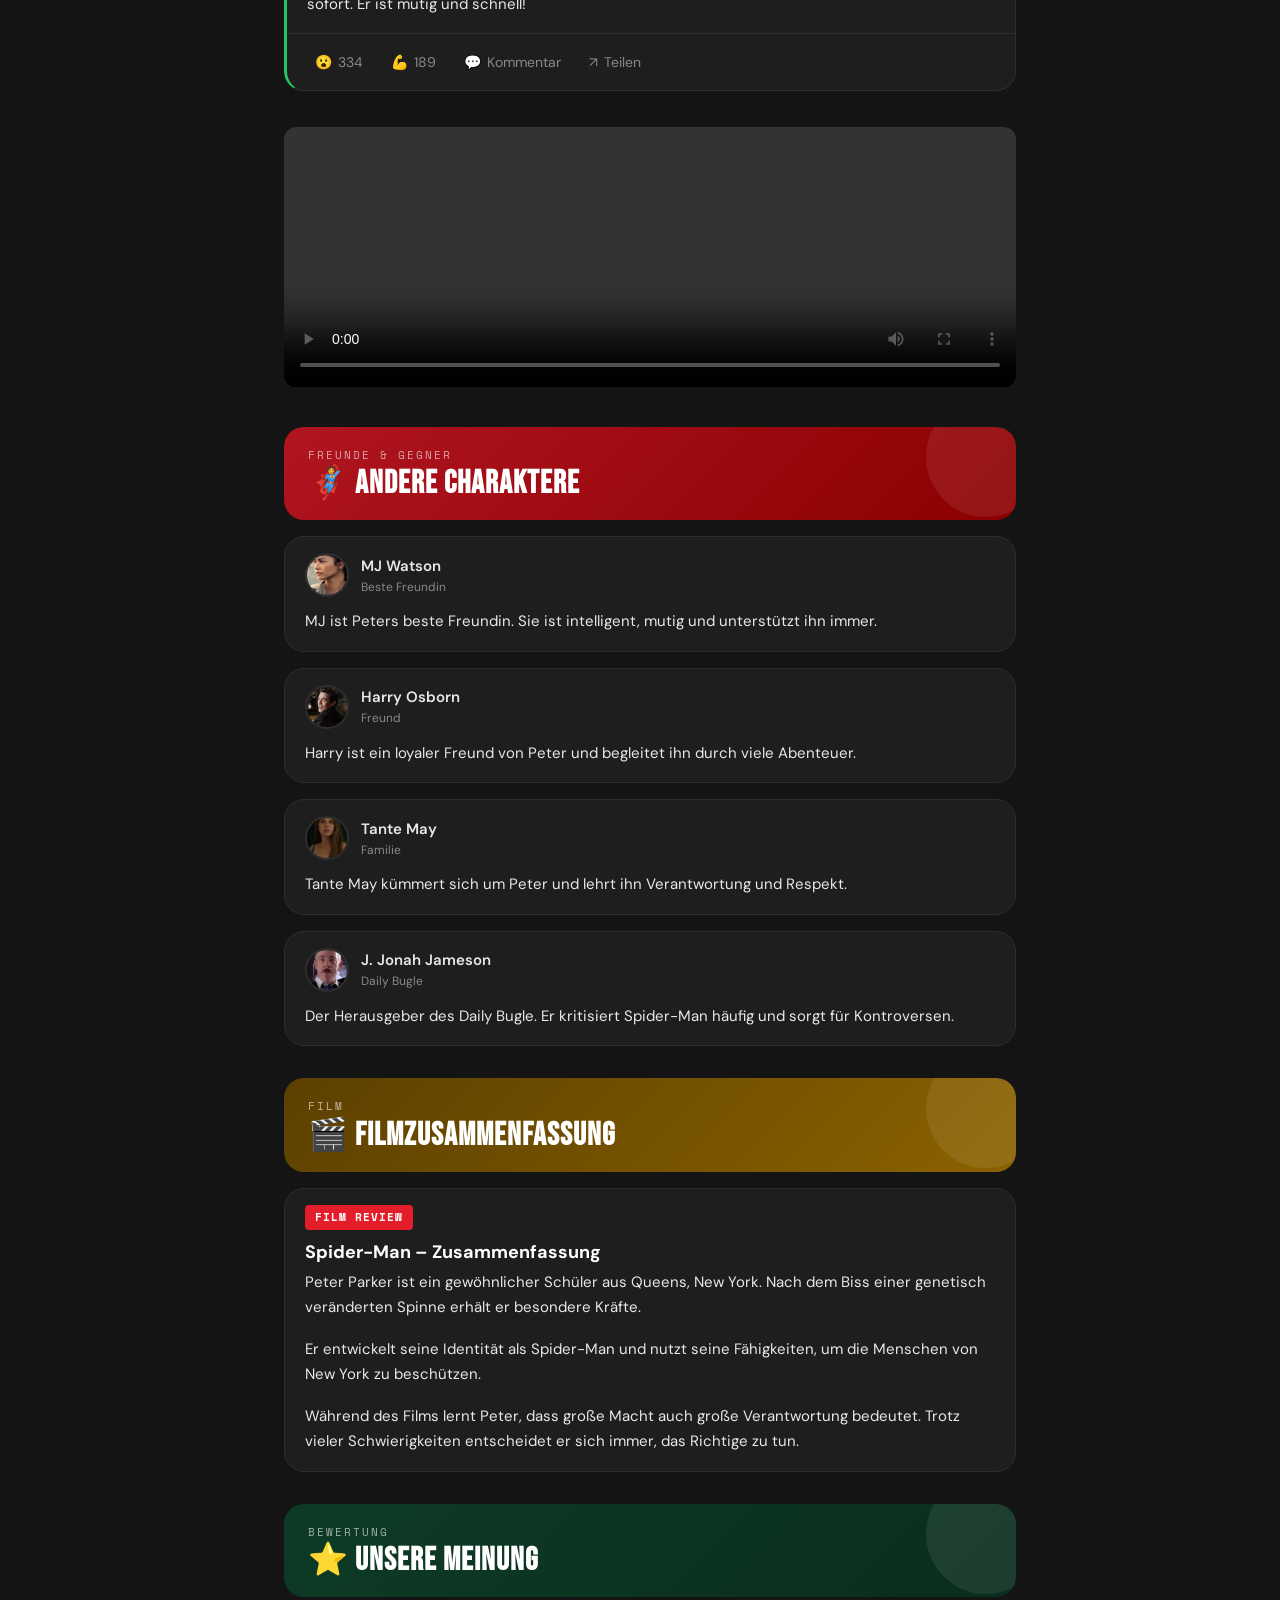
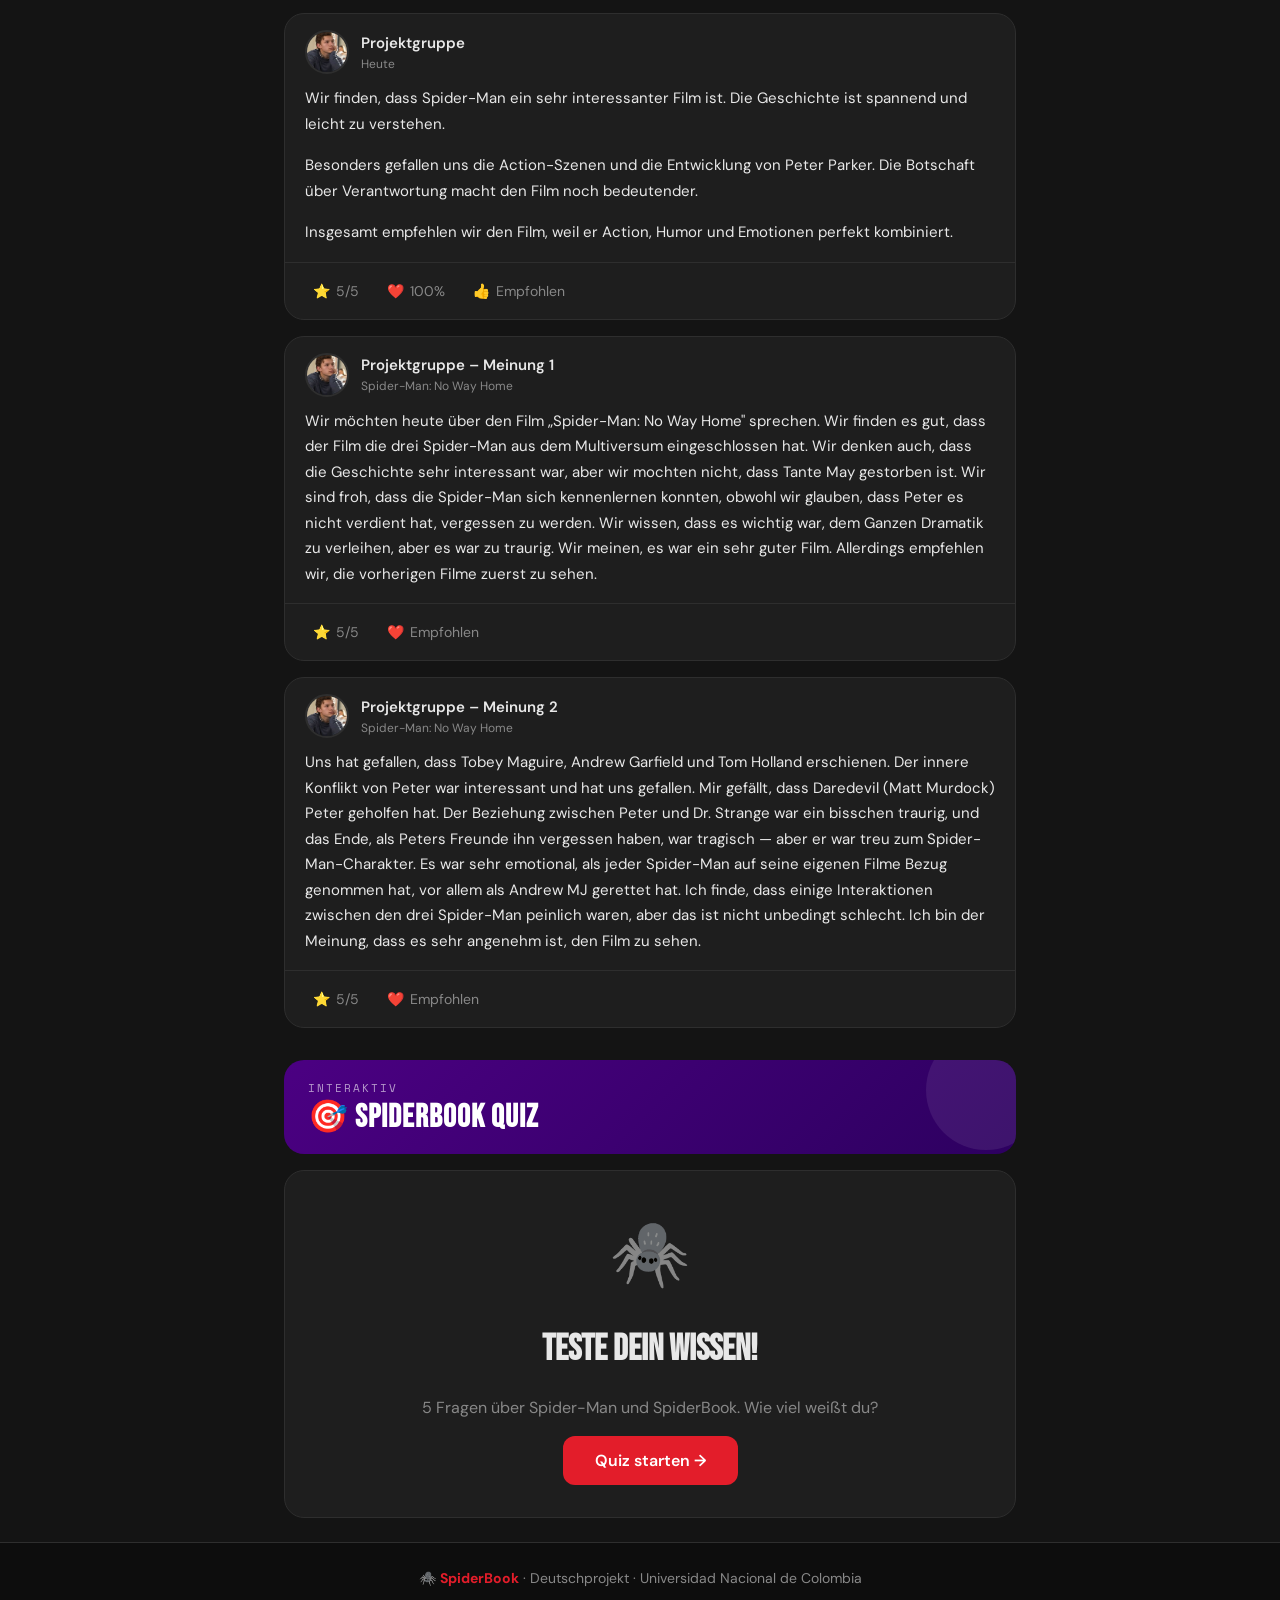
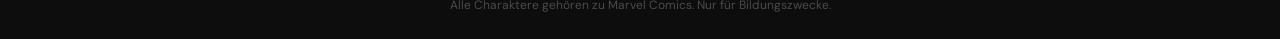
==== commit 1e90211a: "Update index.html" ====
--- a/index.html
+++ b/index.html
@@ -576,7 +576,45 @@
       <button class="reaction-btn">👍 <span>Empfohlen</span></button>
     </div>
   </div>
+
+<!-- Meinung 1 -->
+  <div class="post-card">
+    <div class="post-header">
+      <img src="Fotos/foto_Peter.jpg" class="post-avatar" />
+      <div>
+        <p class="post-author">Projektgruppe – Meinung 1</p>
+        <p class="post-time">Spider-Man: No Way Home</p>
+      </div>
+    </div>
+    <p class="post-text">
+      Wir möchten heute über den Film „Spider-Man: No Way Home" sprechen. Wir finden es gut, dass der Film die drei Spider-Man aus dem Multiversum eingeschlossen hat. Wir denken auch, dass die Geschichte sehr interessant war, aber wir mochten nicht, dass Tante May gestorben ist. Wir sind froh, dass die Spider-Man sich kennenlernen konnten, obwohl wir glauben, dass Peter es nicht verdient hat, vergessen zu werden. Wir wissen, dass es wichtig war, dem Ganzen Dramatik zu verleihen, aber es war zu traurig. Wir meinen, es war ein sehr guter Film. Allerdings empfehlen wir, die vorherigen Filme zuerst zu sehen.
+    </p>
+    <div class="post-reactions">
+      <button class="reaction-btn">⭐ <span>5/5</span></button>
+      <button class="reaction-btn">❤️ <span>Empfohlen</span></button>
+    </div>
+  </div>
+
+  <!-- Meinung 2 -->
+  <div class="post-card">
+    <div class="post-header">
+      <img src="Fotos/foto_Peter.jpg" class="post-avatar" />
+      <div>
+        <p class="post-author">Projektgruppe – Meinung 2</p>
+        <p class="post-time">Spider-Man: No Way Home</p>
+      </div>
+    </div>
+    <p class="post-text">
+      Uns hat gefallen, dass Tobey Maguire, Andrew Garfield und Tom Holland erschienen. Der innere Konflikt von Peter war interessant und hat uns gefallen. Mir gefällt, dass Daredevil (Matt Murdock) Peter geholfen hat. Der Beziehung zwischen Peter und Dr. Strange war ein bisschen traurig, und das Ende, als Peters Freunde ihn vergessen haben, war tragisch — aber er war treu zum Spider-Man-Charakter. Es war sehr emotional, als jeder Spider-Man auf seine eigenen Filme Bezug genommen hat, vor allem als Andrew MJ gerettet hat. Ich finde, dass einige Interaktionen zwischen den drei Spider-Man peinlich waren, aber das ist nicht unbedingt schlecht. Ich bin der Meinung, dass es sehr angenehm ist, den Film zu sehen.
+    </p>
+    <div class="post-reactions">
+      <button class="reaction-btn">⭐ <span>5/5</span></button>
+      <button class="reaction-btn">❤️ <span>Empfohlen</span></button>
+    </div>
+  </div>
+
 </section>
+  
       <!-- ===== SECTION 5: QUIZ ===== -->
       <section id="quiz" class="feed-section">
         <div class="section-banner quiz-banner">
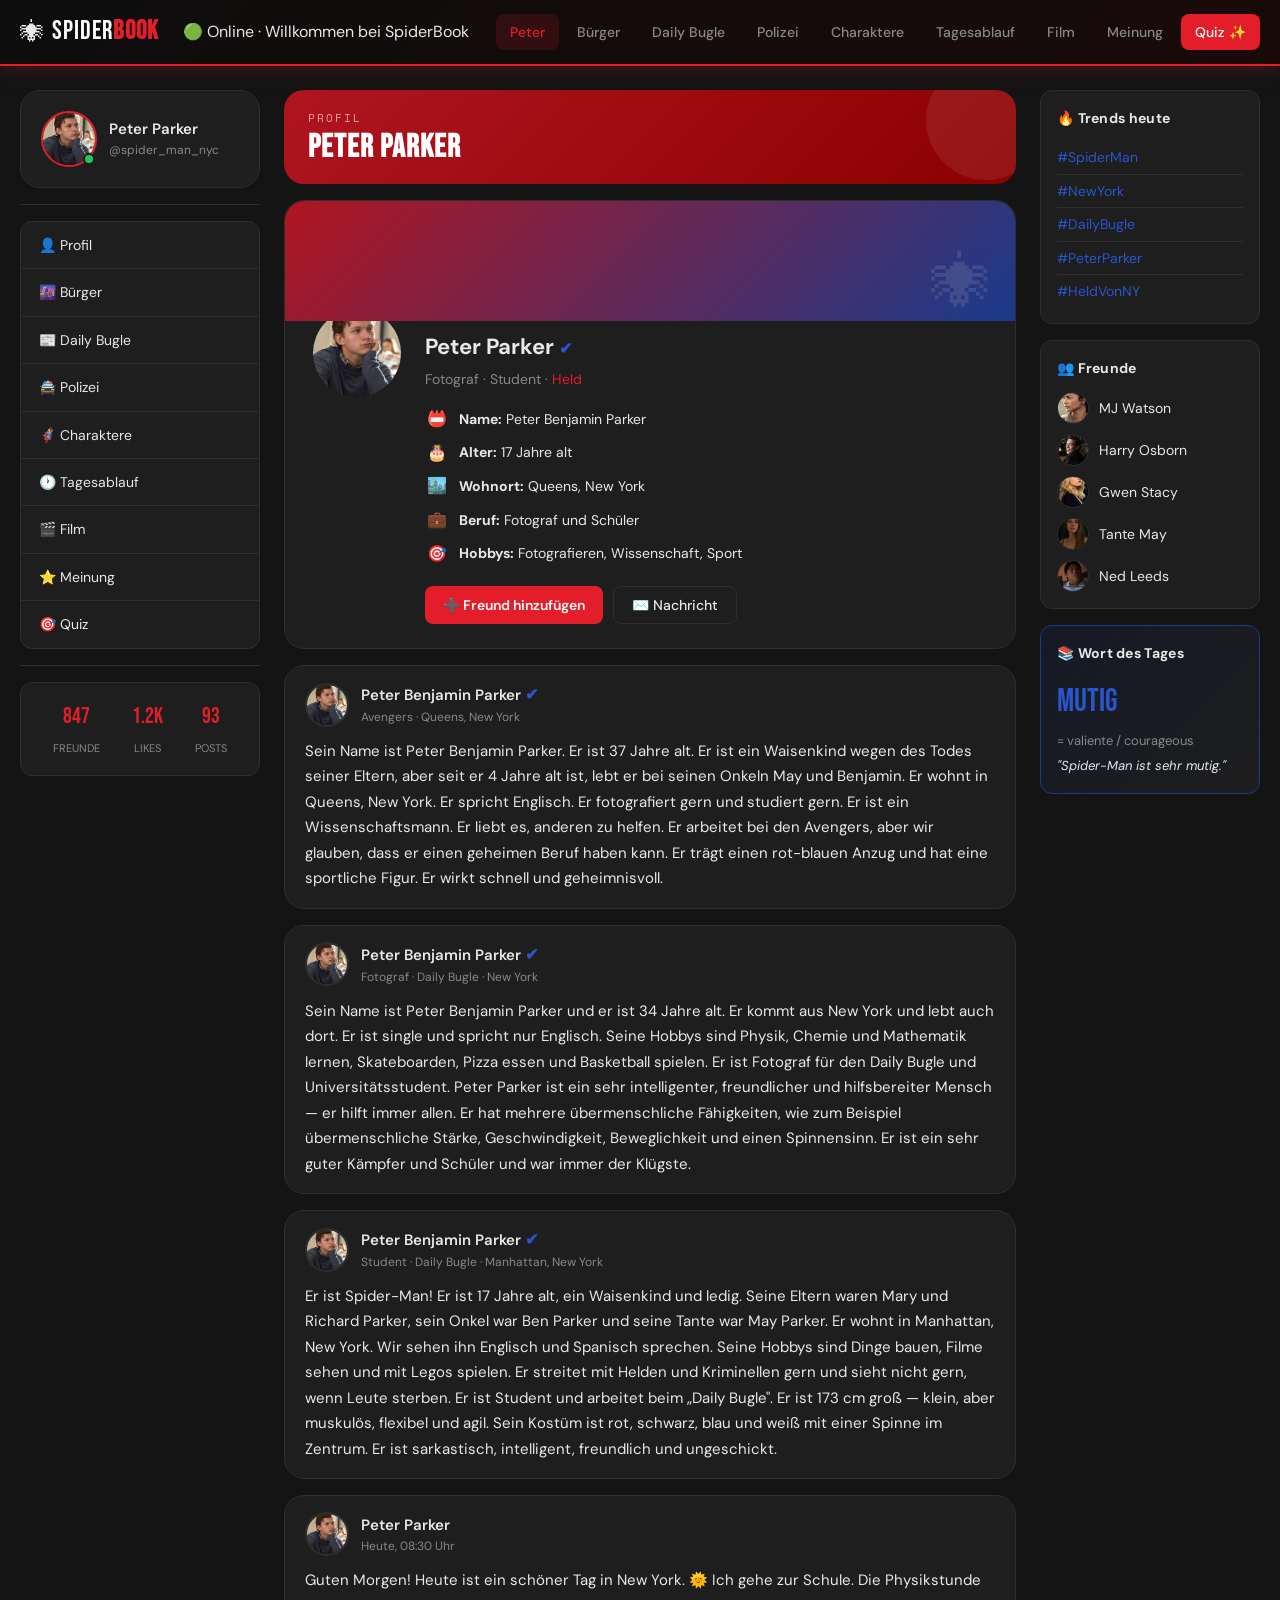
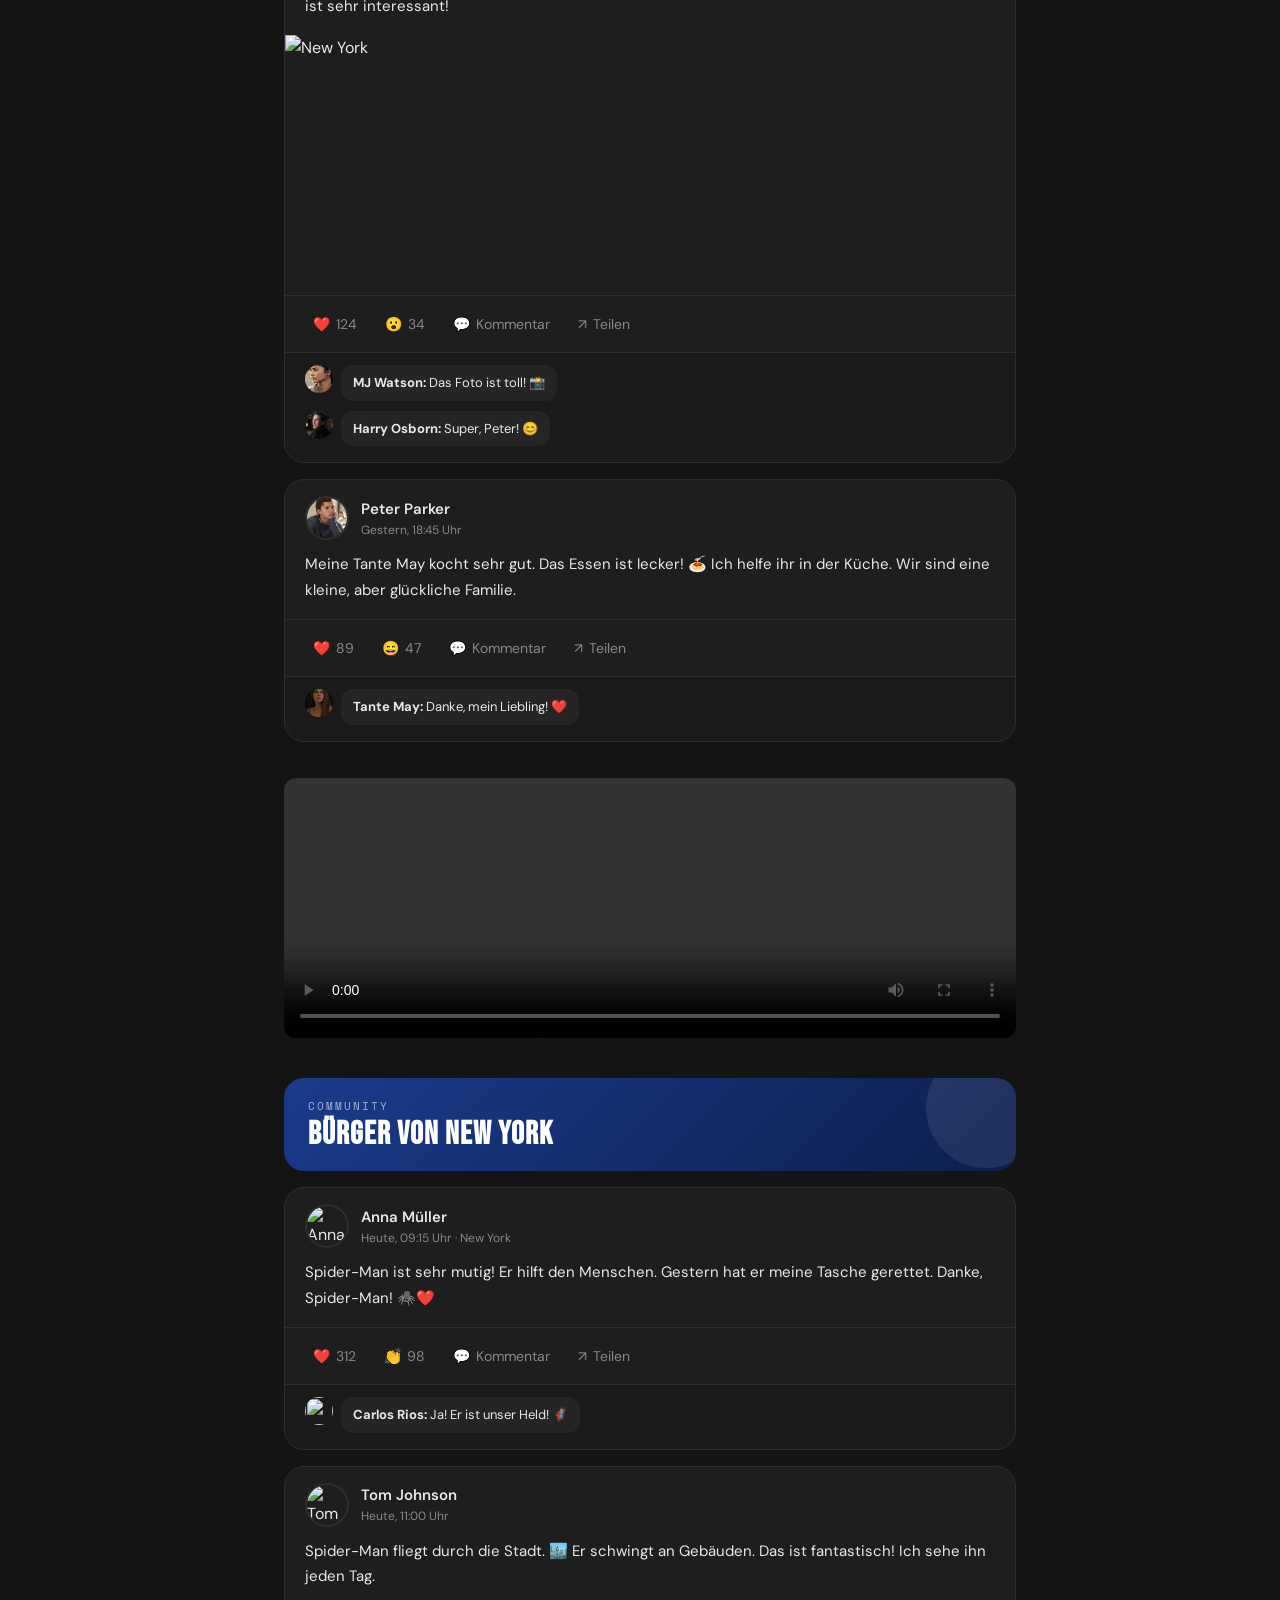
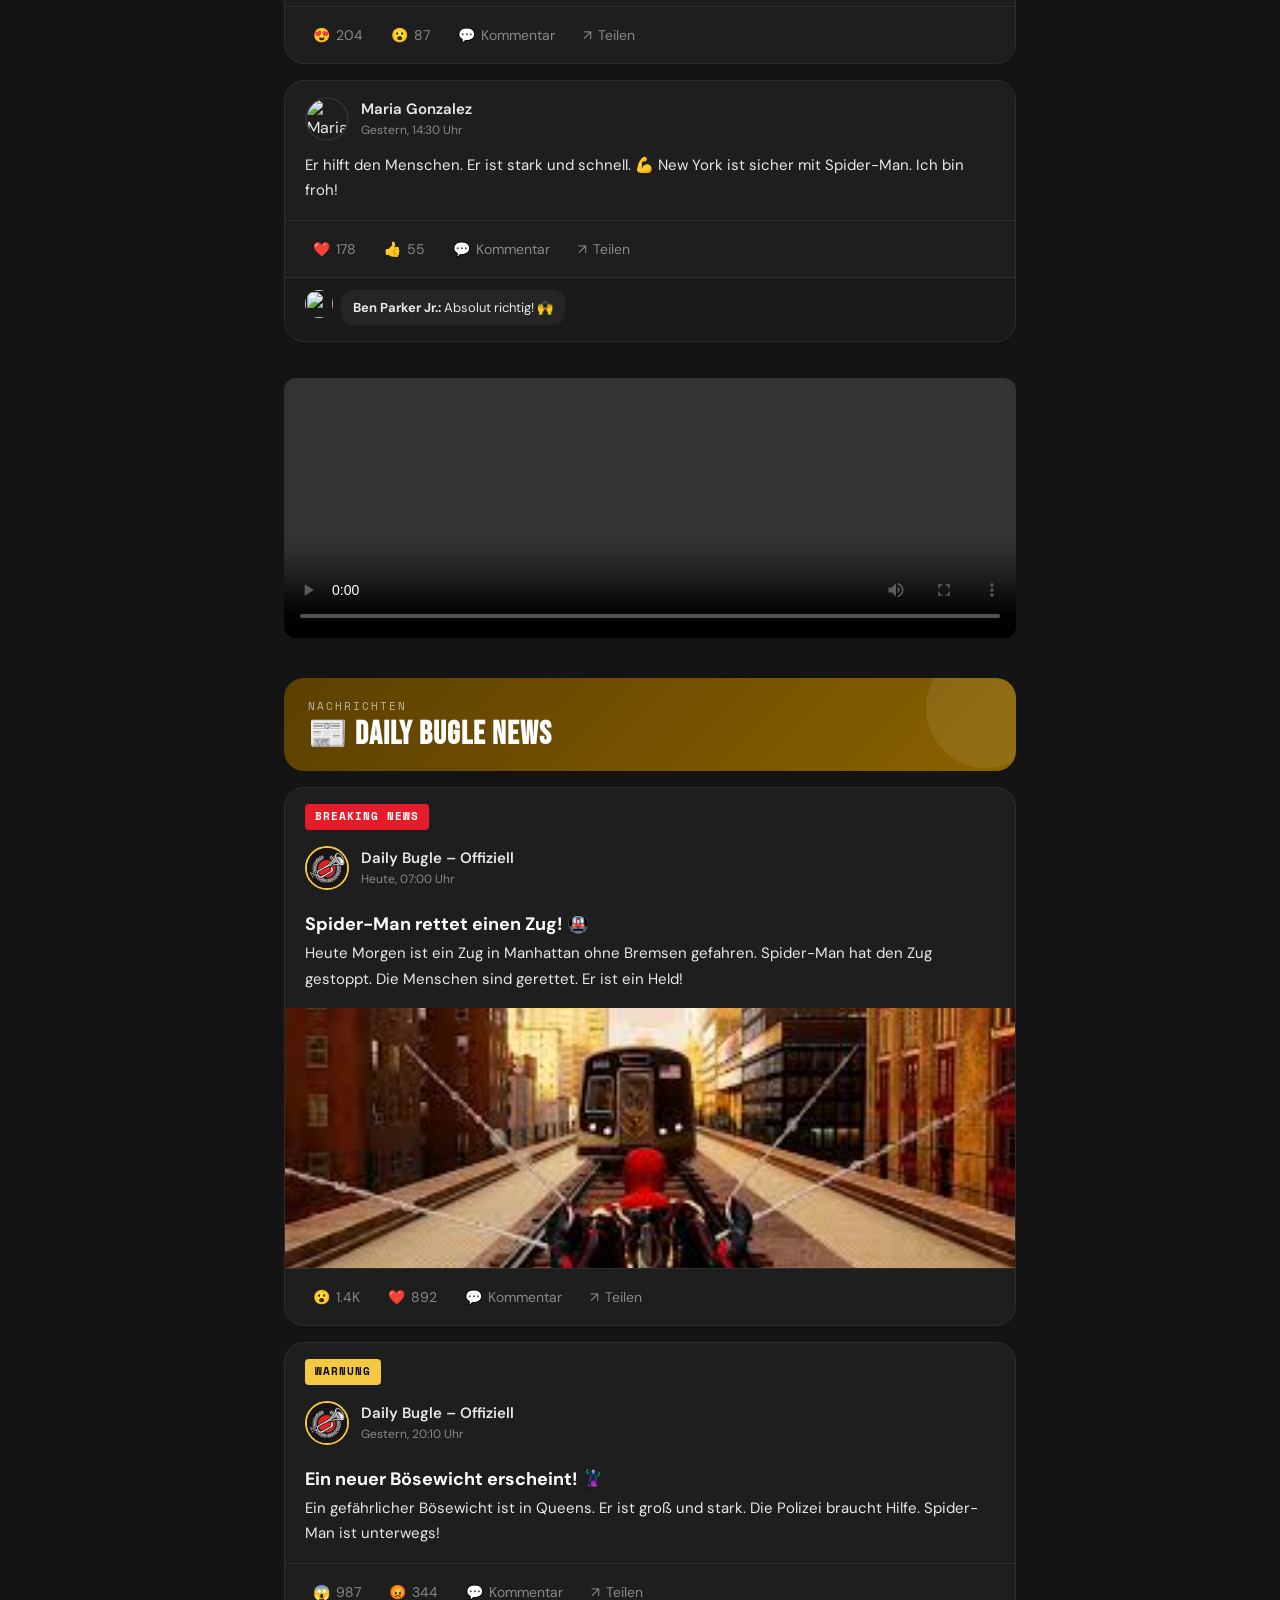
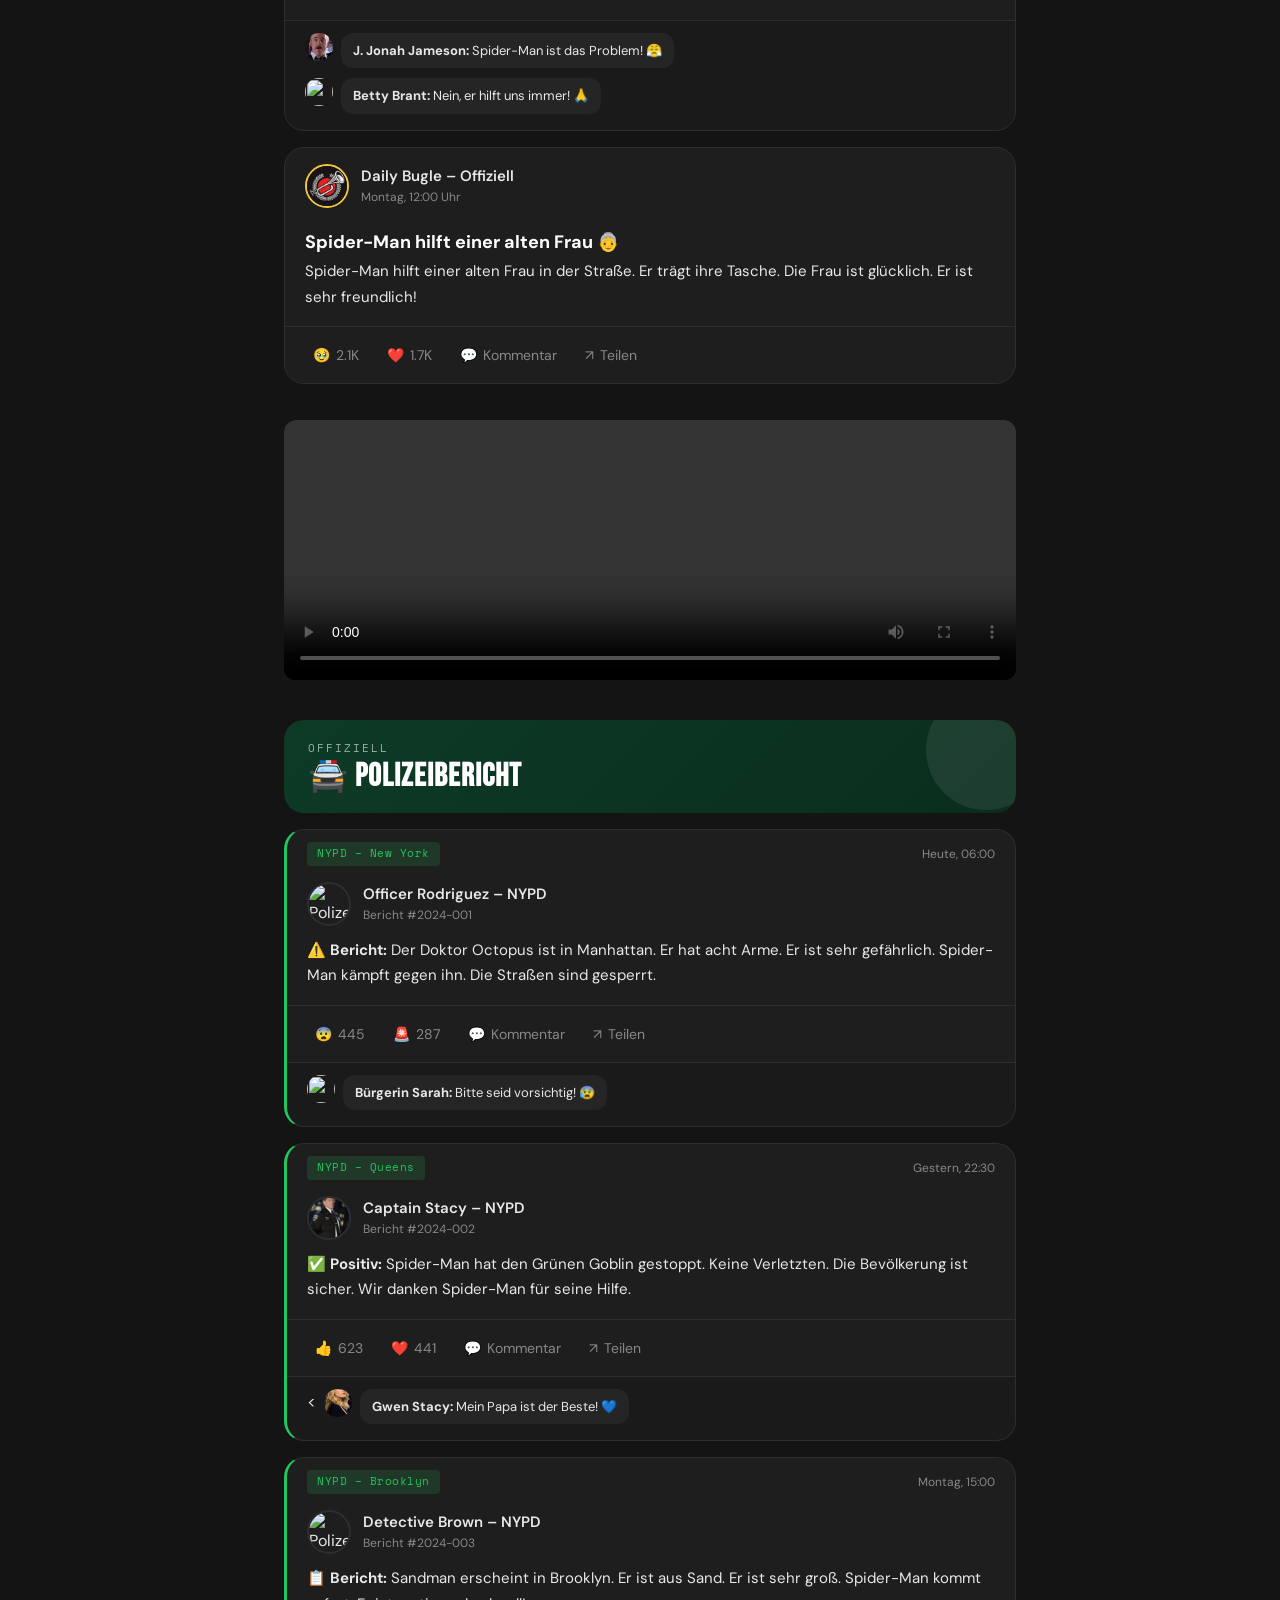
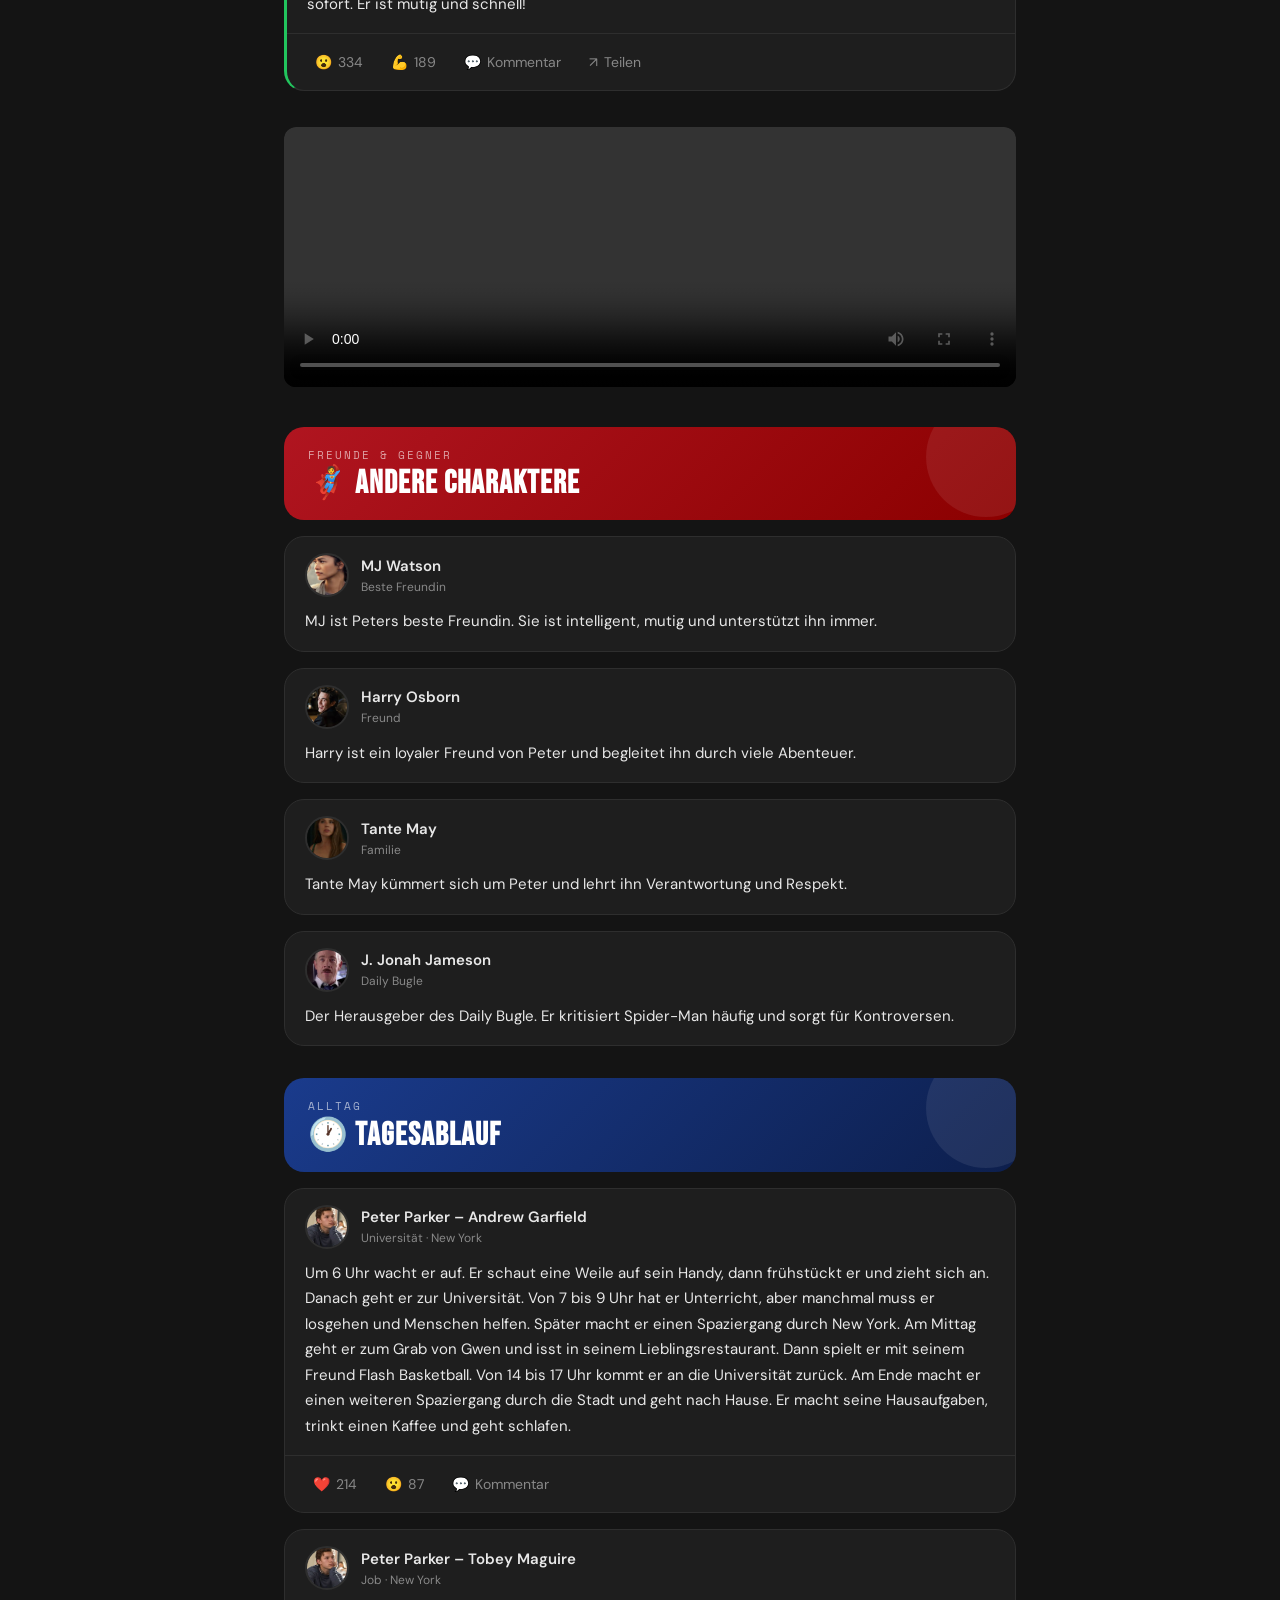
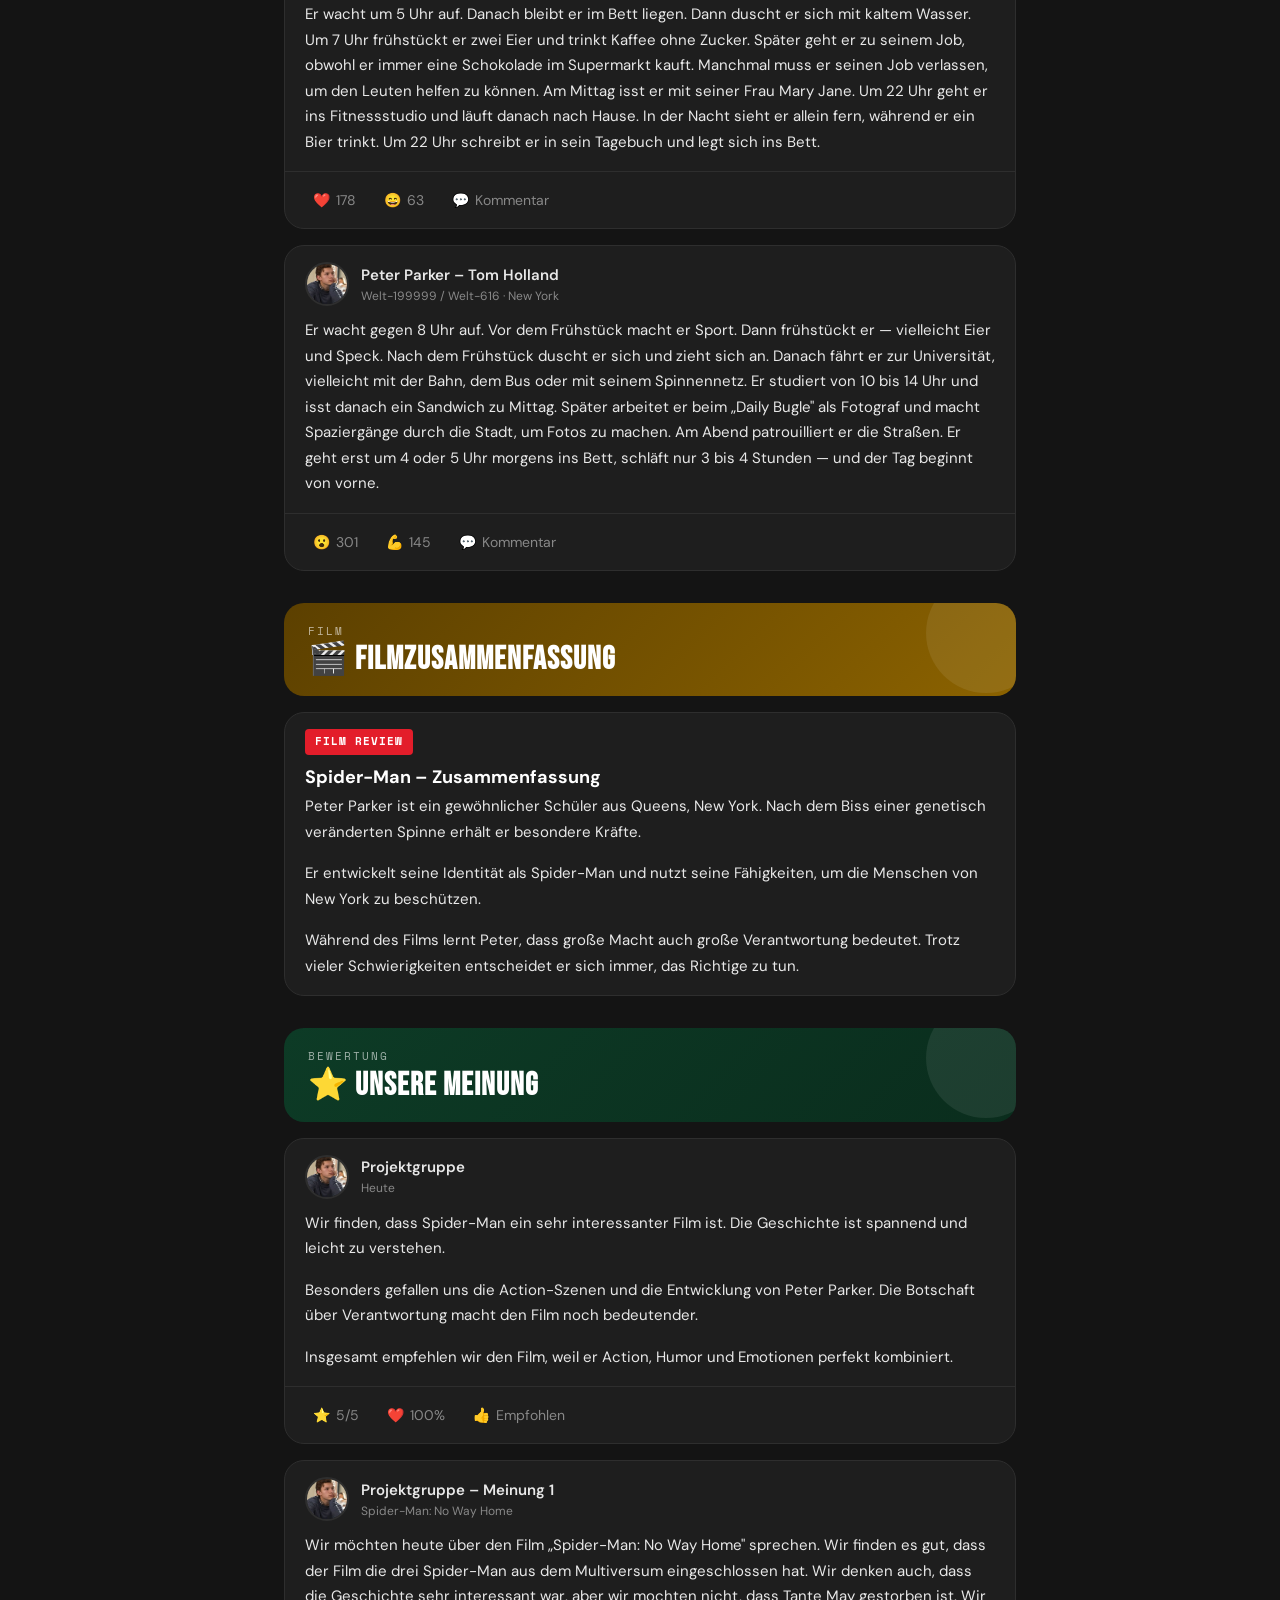
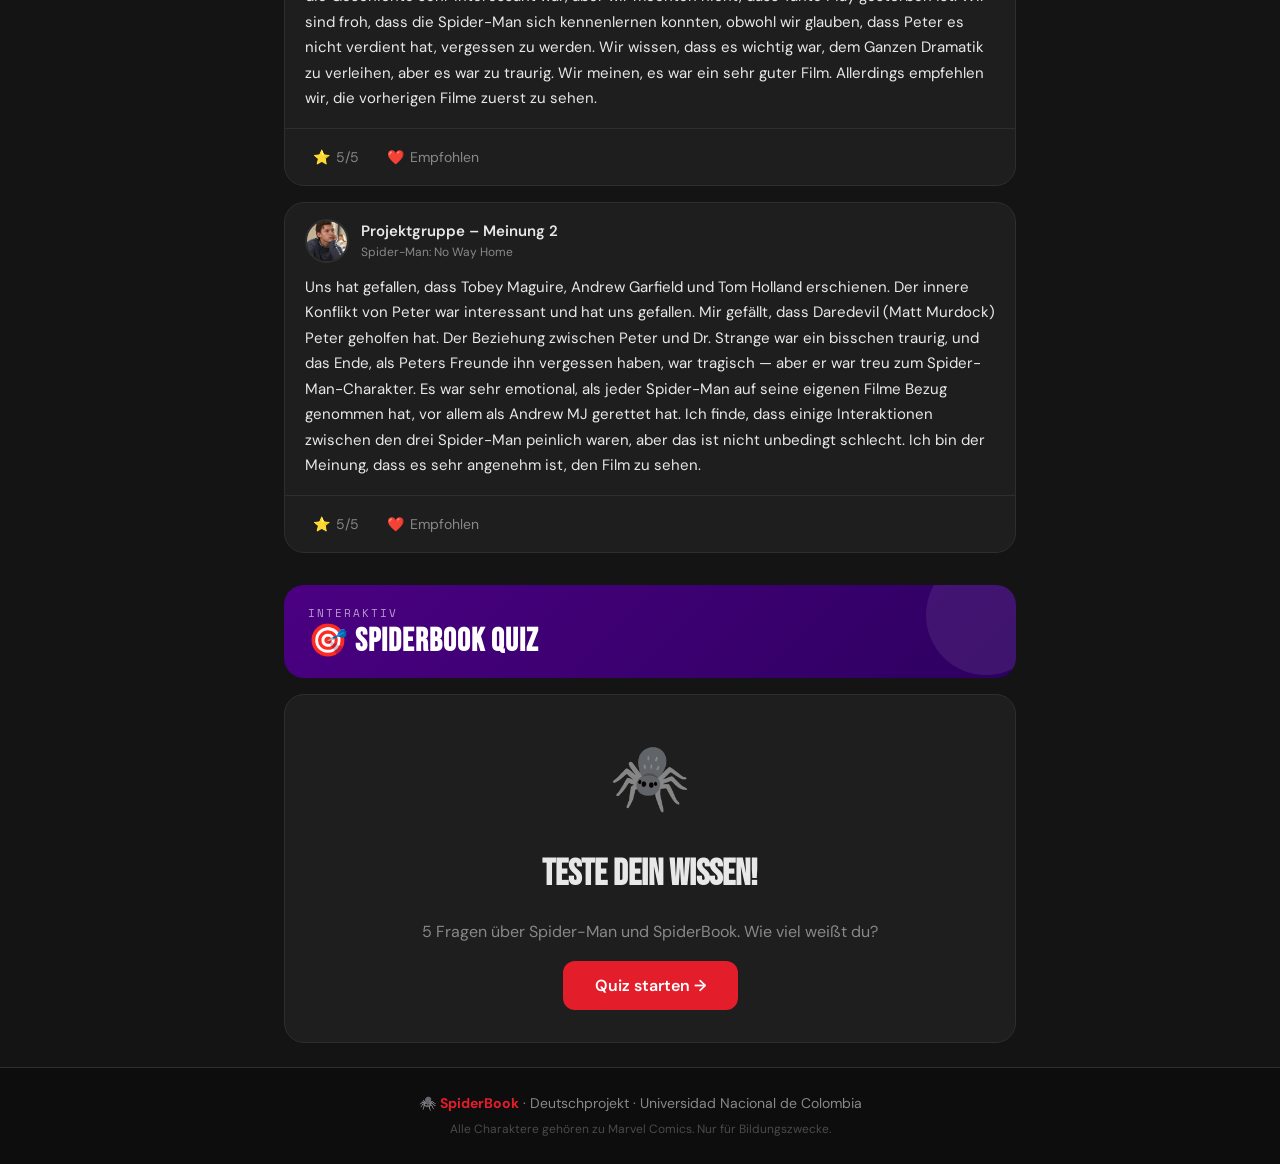
==== commit 774161fe: "Update index.html" ====
--- a/index.html
+++ b/index.html
@@ -28,6 +28,7 @@
         <a href="#bugle" class="nav-link">Daily Bugle</a>
         <a href="#polizei" class="nav-link">Polizei</a>
         <a href="#charaktere" class="nav-link">Charaktere</a>
+        <a href="#tagesablauf" class="nav-link">Tagesablauf</a>
         <a href="#zusammenfassung" class="nav-link">Film</a>
         <a href="#meinung" class="nav-link">Meinung</a>
         <a href="#quiz" class="nav-link quiz-link">Quiz ✨</a>
@@ -44,6 +45,7 @@
       <a href="#bugle" class="nav-link">Daily Bugle News</a>
       <a href="#polizei" class="nav-link">Polizeibericht</a>
       <a href="#charaktere" class="nav-link">Charaktere</a>
+      <a href="#tagesablauf" class="nav-link">Tagesablauf</a>
       <a href="#zusammenfassung" class="nav-link">Filmzusammenfassung</a>
       <a href="#meinung" class="nav-link">Unsere Meinung</a>
       <a href="#quiz" class="nav-link">Quiz</a>
@@ -72,6 +74,7 @@
         <li><a href="#bugle">📰 Daily Bugle</a></li>
         <li><a href="#polizei">🚔 Polizei</a></li>
         <li><a href="#charaktere">🦸 Charaktere</a></li>
+        <li><a href="#tagesablauf">🕐 Tagesablauf</a></li>
         <li><a href="#zusammenfassung">🎬 Film</a></li>
         <li><a href="#meinung">⭐ Meinung</a></li>
         <li><a href="#quiz">🎯 Quiz</a></li>
@@ -509,6 +512,72 @@
   </div>
 </section>
 
+    <!-- ===== SECTION: TAGESABLAUF ===== -->
+<section id="tagesablauf" class="feed-section">
+  <div class="section-banner buerger-banner">
+    <span class="section-label">Alltag</span>
+    <h2 class="section-title">🕐 Tagesablauf</h2>
+  </div>
+
+  <!-- Andrew -->
+  <div class="post-card">
+    <div class="post-header">
+      <img src="Fotos/foto_Peter.jpg" alt="Peter" class="post-avatar" />
+      <div>
+        <p class="post-author">Peter Parker – Andrew Garfield</p>
+        <p class="post-time">Universität · New York</p>
+      </div>
+    </div>
+    <p class="post-text">
+      Um 6 Uhr wacht er auf. Er schaut eine Weile auf sein Handy, dann frühstückt er und zieht sich an. Danach geht er zur Universität. Von 7 bis 9 Uhr hat er Unterricht, aber manchmal muss er losgehen und Menschen helfen. Später macht er einen Spaziergang durch New York. Am Mittag geht er zum Grab von Gwen und isst in seinem Lieblingsrestaurant. Dann spielt er mit seinem Freund Flash Basketball. Von 14 bis 17 Uhr kommt er an die Universität zurück. Am Ende macht er einen weiteren Spaziergang durch die Stadt und geht nach Hause. Er macht seine Hausaufgaben, trinkt einen Kaffee und geht schlafen.
+    </p>
+    <div class="post-reactions">
+      <button class="reaction-btn">❤️ <span>214</span></button>
+      <button class="reaction-btn">😮 <span>87</span></button>
+      <button class="reaction-btn">💬 <span>Kommentar</span></button>
+    </div>
+  </div>
+
+  <!-- Tobey -->
+  <div class="post-card">
+    <div class="post-header">
+      <img src="Fotos/foto_Peter.jpg" alt="Peter" class="post-avatar" />
+      <div>
+        <p class="post-author">Peter Parker – Tobey Maguire</p>
+        <p class="post-time">Job · New York</p>
+      </div>
+    </div>
+    <p class="post-text">
+      Er wacht um 5 Uhr auf. Danach bleibt er im Bett liegen. Dann duscht er sich mit kaltem Wasser. Um 7 Uhr frühstückt er zwei Eier und trinkt Kaffee ohne Zucker. Später geht er zu seinem Job, obwohl er immer eine Schokolade im Supermarkt kauft. Manchmal muss er seinen Job verlassen, um den Leuten helfen zu können. Am Mittag isst er mit seiner Frau Mary Jane. Um 22 Uhr geht er ins Fitnessstudio und läuft danach nach Hause. In der Nacht sieht er allein fern, während er ein Bier trinkt. Um 22 Uhr schreibt er in sein Tagebuch und legt sich ins Bett.
+    </p>
+    <div class="post-reactions">
+      <button class="reaction-btn">❤️ <span>178</span></button>
+      <button class="reaction-btn">😄 <span>63</span></button>
+      <button class="reaction-btn">💬 <span>Kommentar</span></button>
+    </div>
+  </div>
+
+  <!-- Tom -->
+  <div class="post-card">
+    <div class="post-header">
+      <img src="Fotos/foto_Peter.jpg" alt="Peter" class="post-avatar" />
+      <div>
+        <p class="post-author">Peter Parker – Tom Holland</p>
+        <p class="post-time">Welt-199999 / Welt-616 · New York</p>
+      </div>
+    </div>
+    <p class="post-text">
+      Er wacht gegen 8 Uhr auf. Vor dem Frühstück macht er Sport. Dann frühstückt er — vielleicht Eier und Speck. Nach dem Frühstück duscht er sich und zieht sich an. Danach fährt er zur Universität, vielleicht mit der Bahn, dem Bus oder mit seinem Spinnennetz. Er studiert von 10 bis 14 Uhr und isst danach ein Sandwich zu Mittag. Später arbeitet er beim „Daily Bugle" als Fotograf und macht Spaziergänge durch die Stadt, um Fotos zu machen. Am Abend patrouilliert er die Straßen. Er geht erst um 4 oder 5 Uhr morgens ins Bett, schläft nur 3 bis 4 Stunden — und der Tag beginnt von vorne.
+    </p>
+    <div class="post-reactions">
+      <button class="reaction-btn">😮 <span>301</span></button>
+      <button class="reaction-btn">💪 <span>145</span></button>
+      <button class="reaction-btn">💬 <span>Kommentar</span></button>
+    </div>
+  </div>
+
+</section>
+      
 <!-- ===== SECTION 6: FILMZUSAMMENFASSUNG ===== -->
 <section id="zusammenfassung" class="feed-section">
   <div class="section-banner bugle-banner">
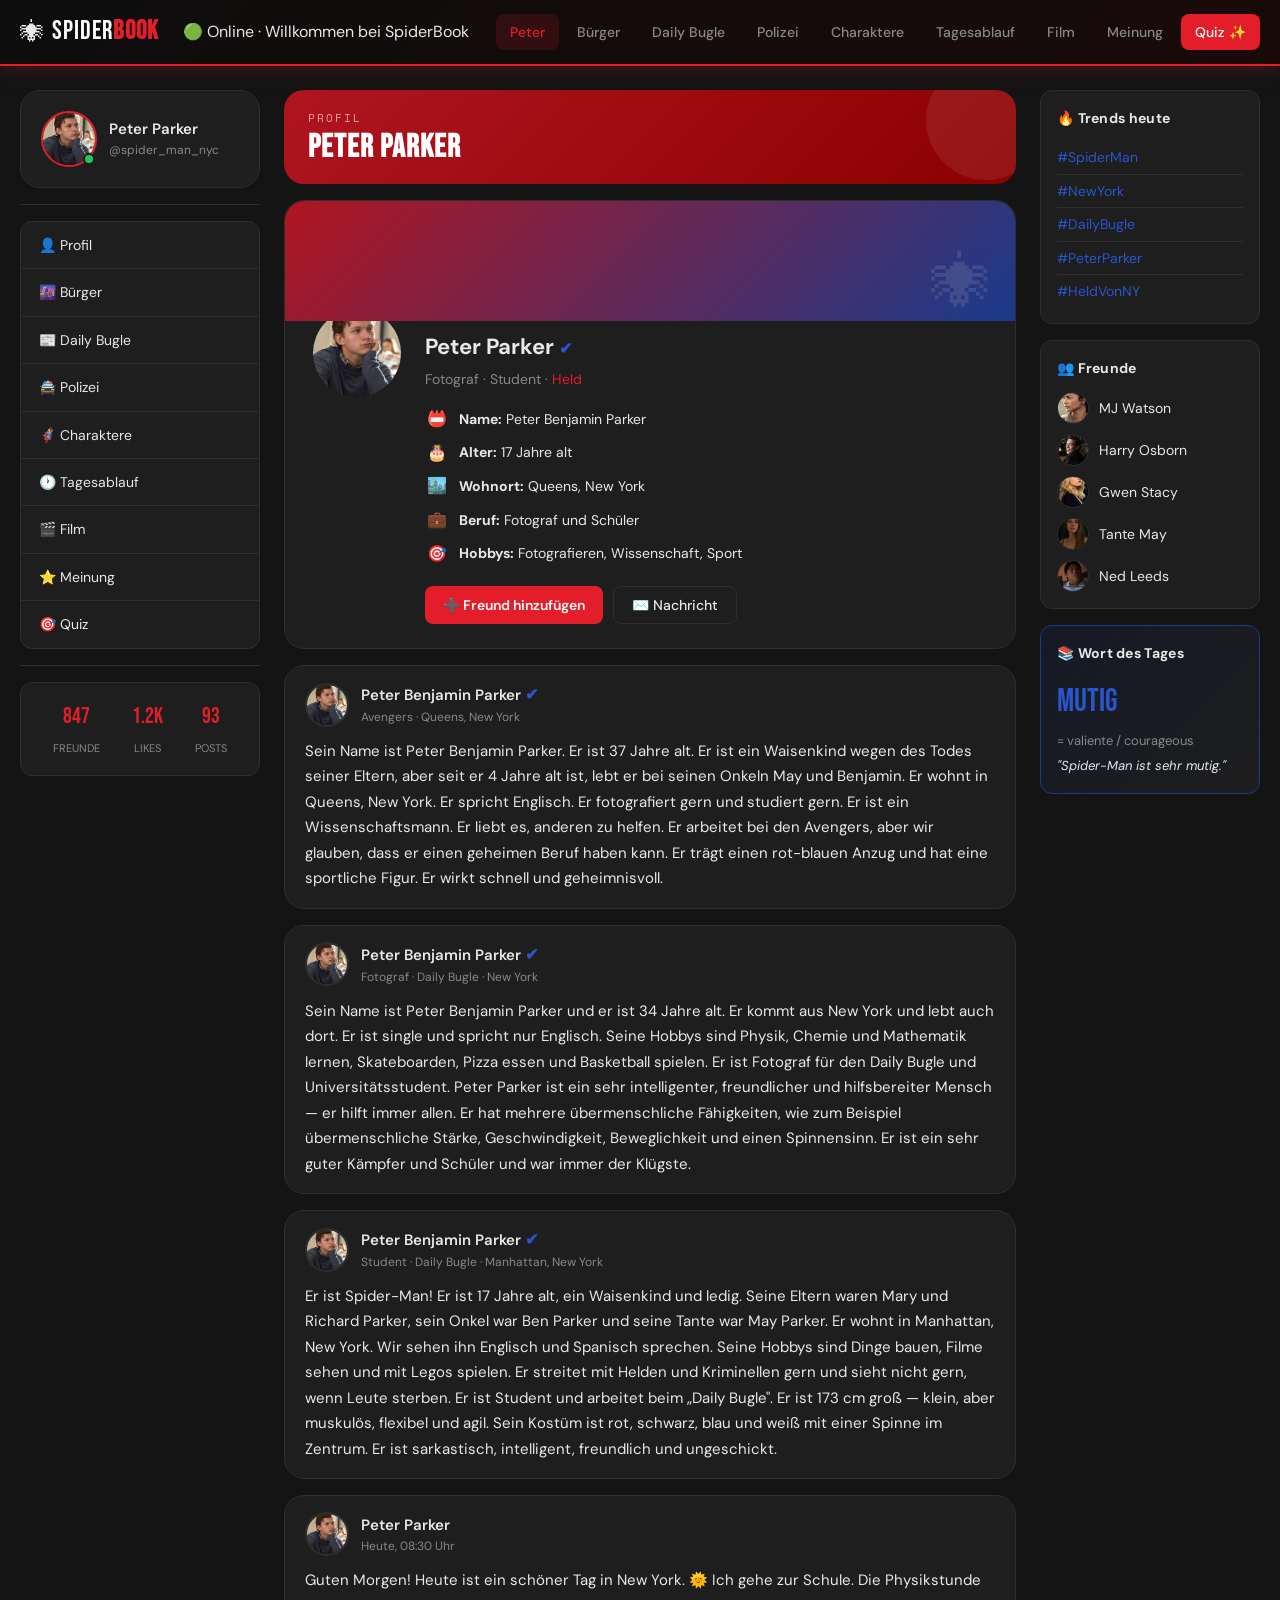
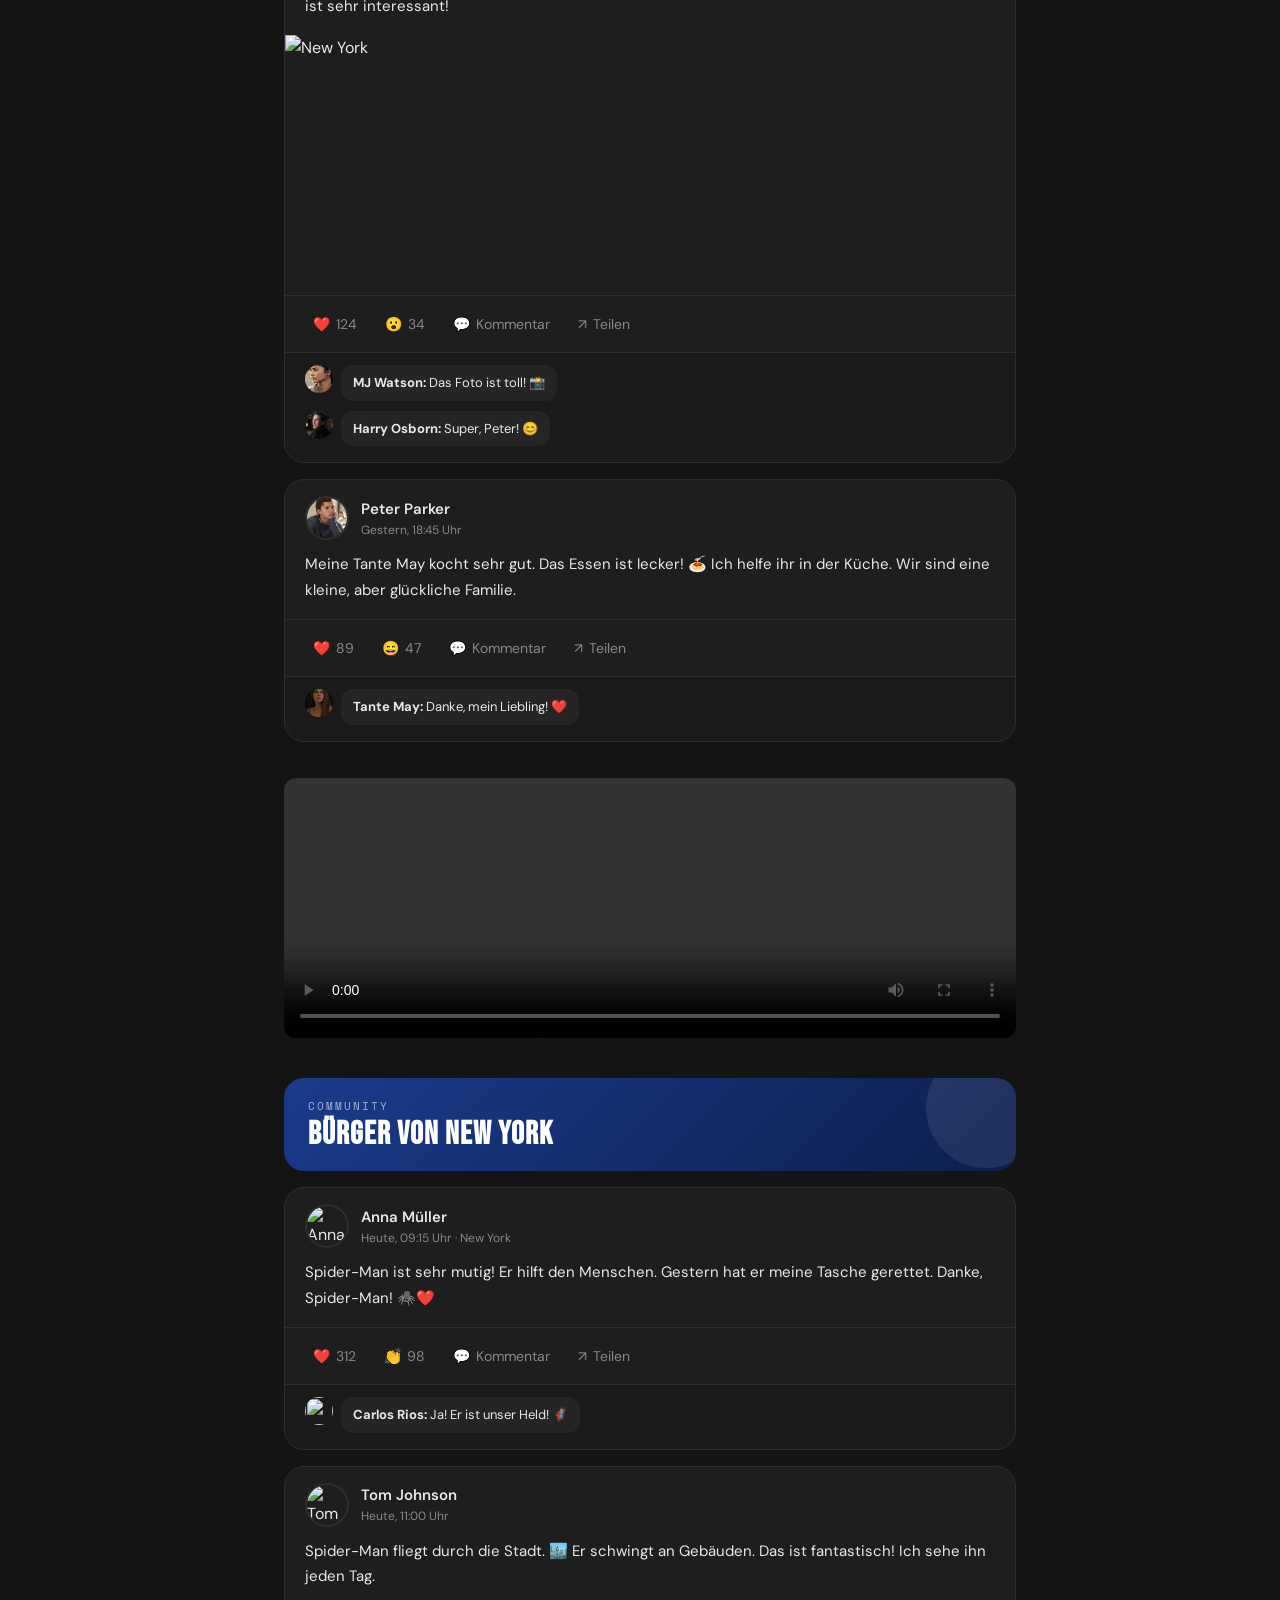
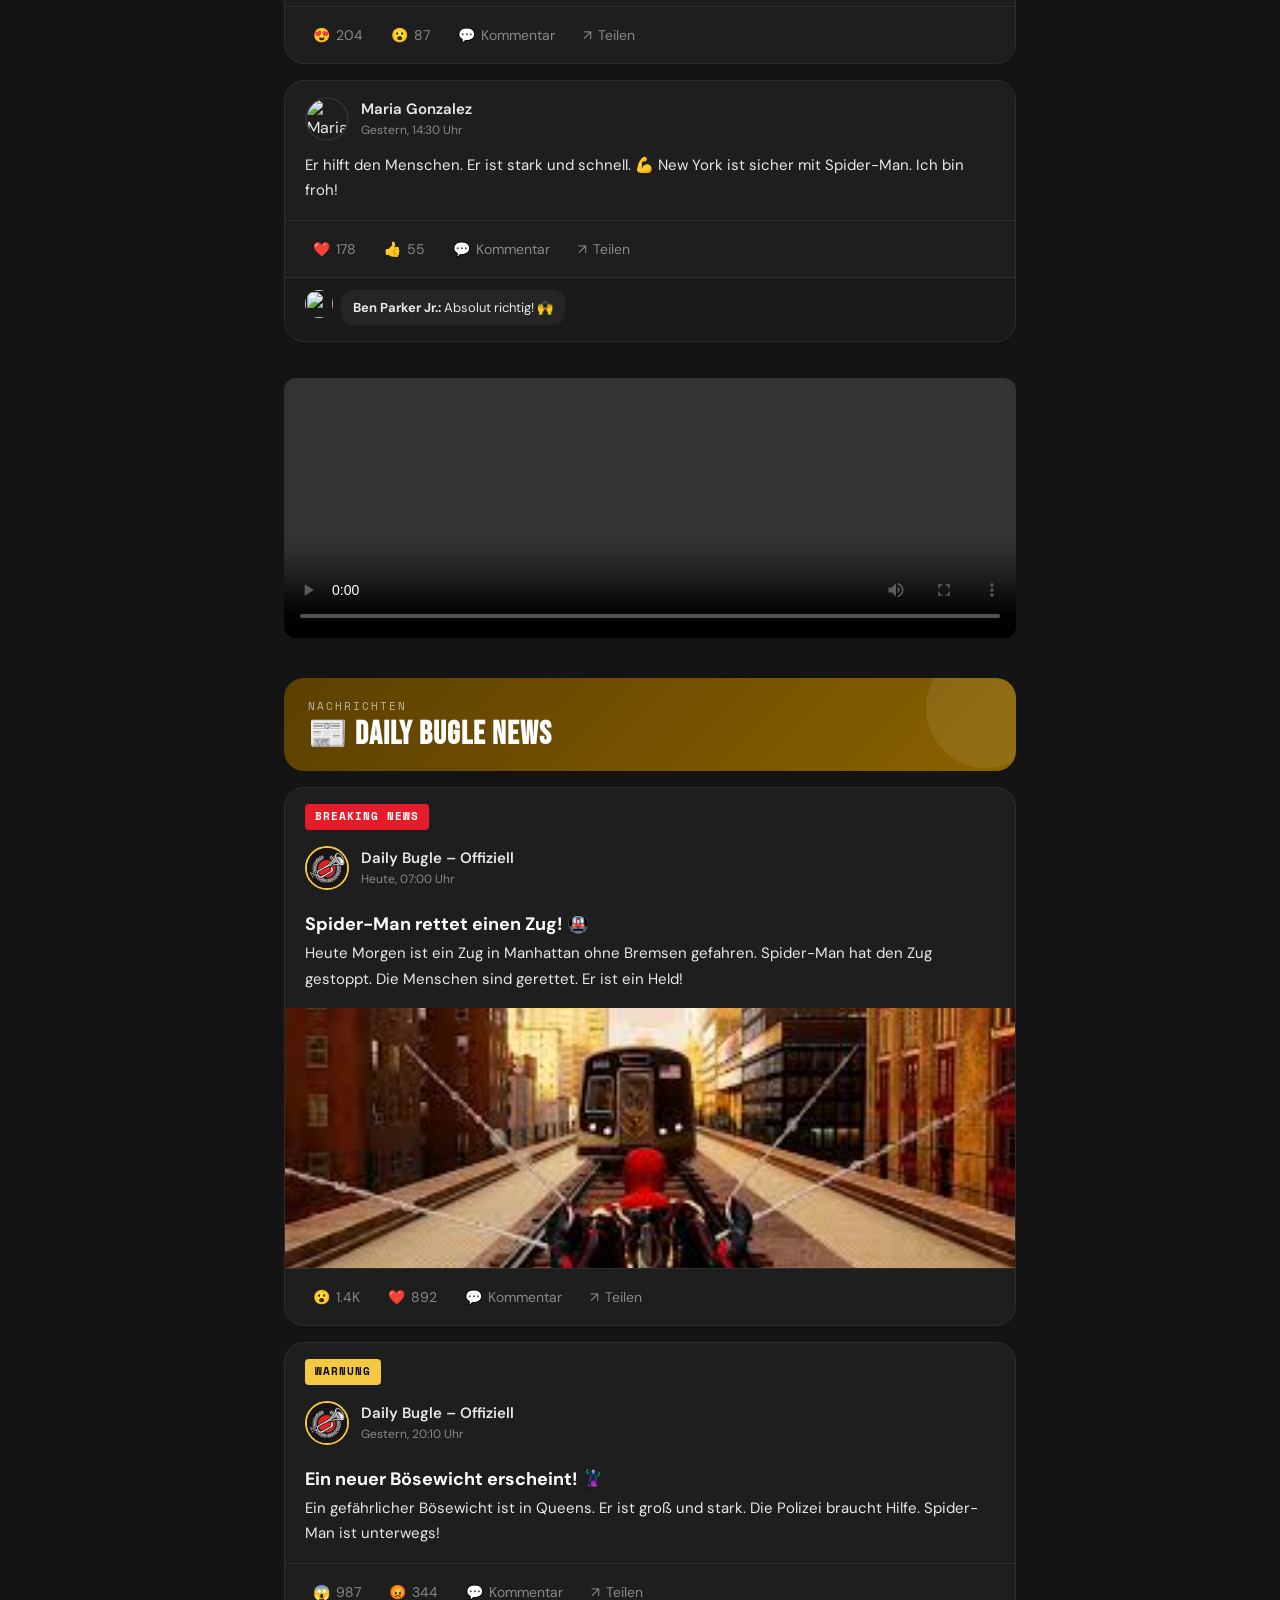
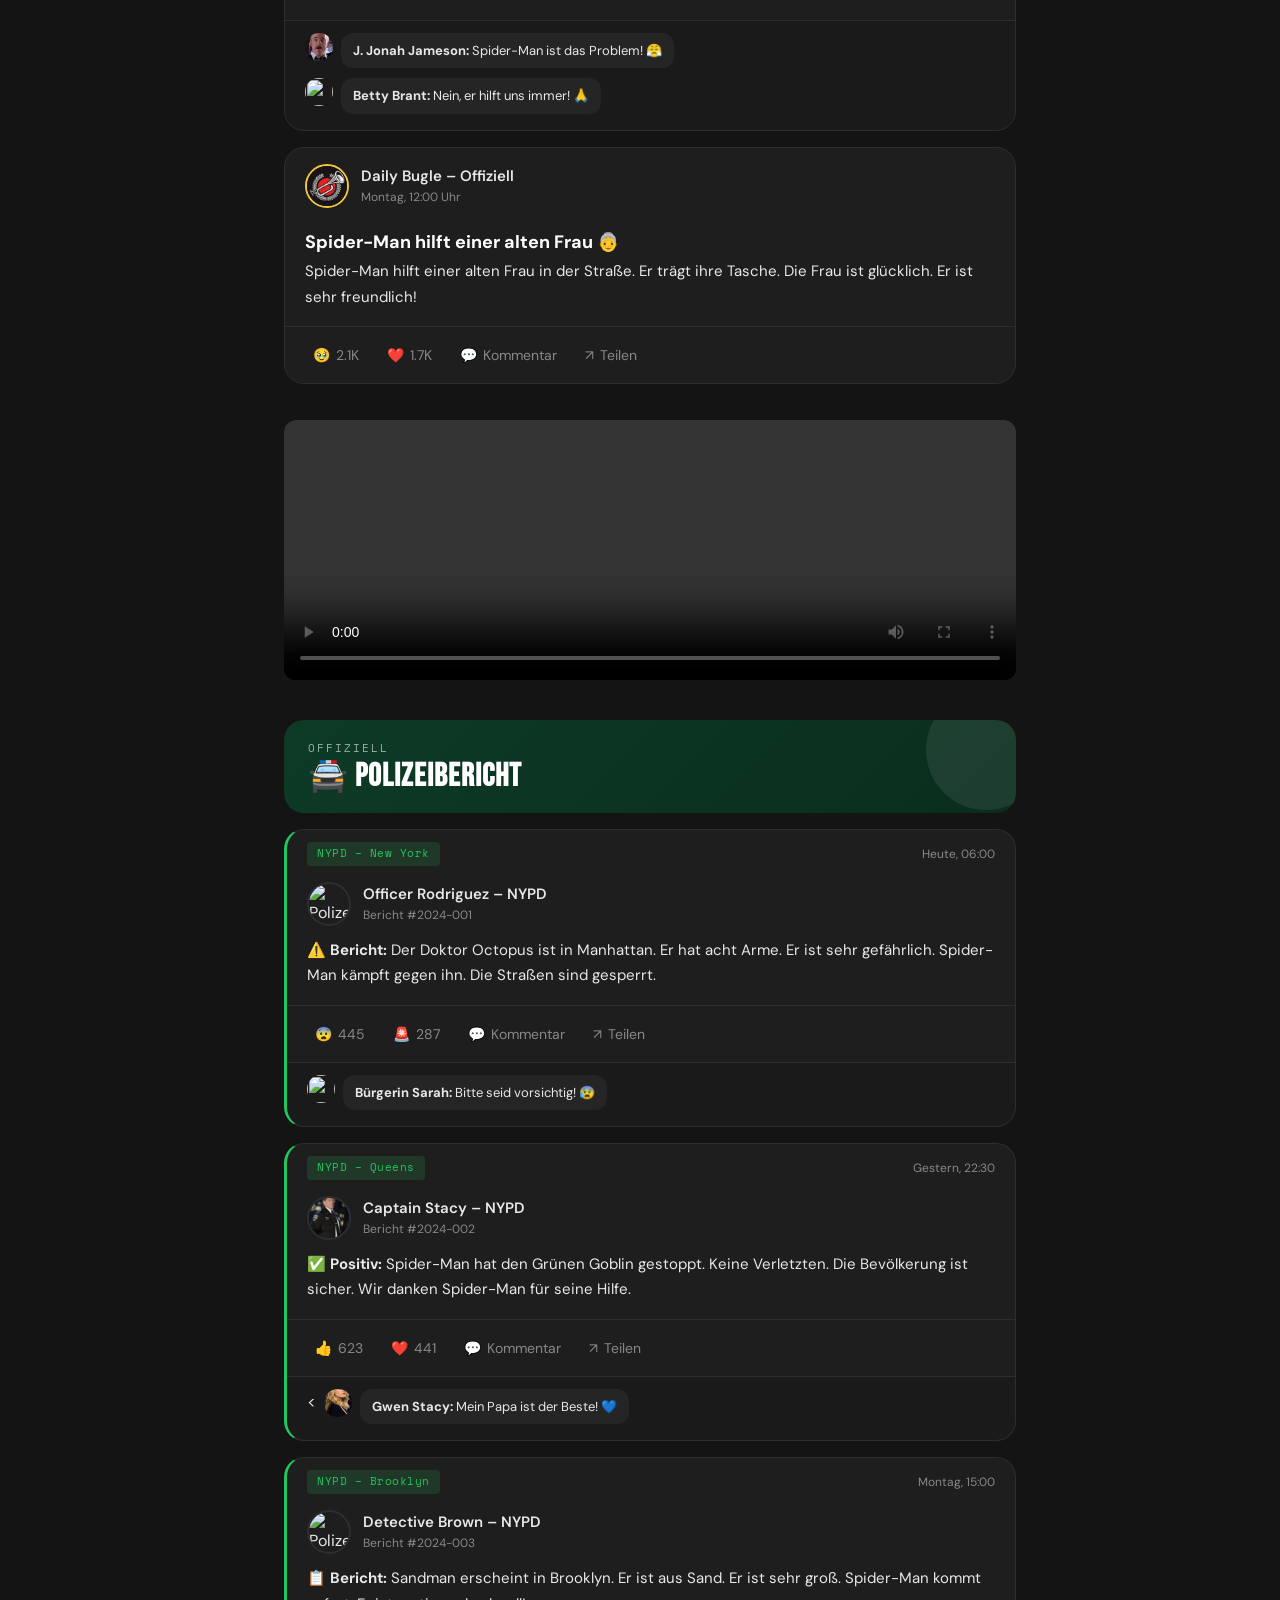
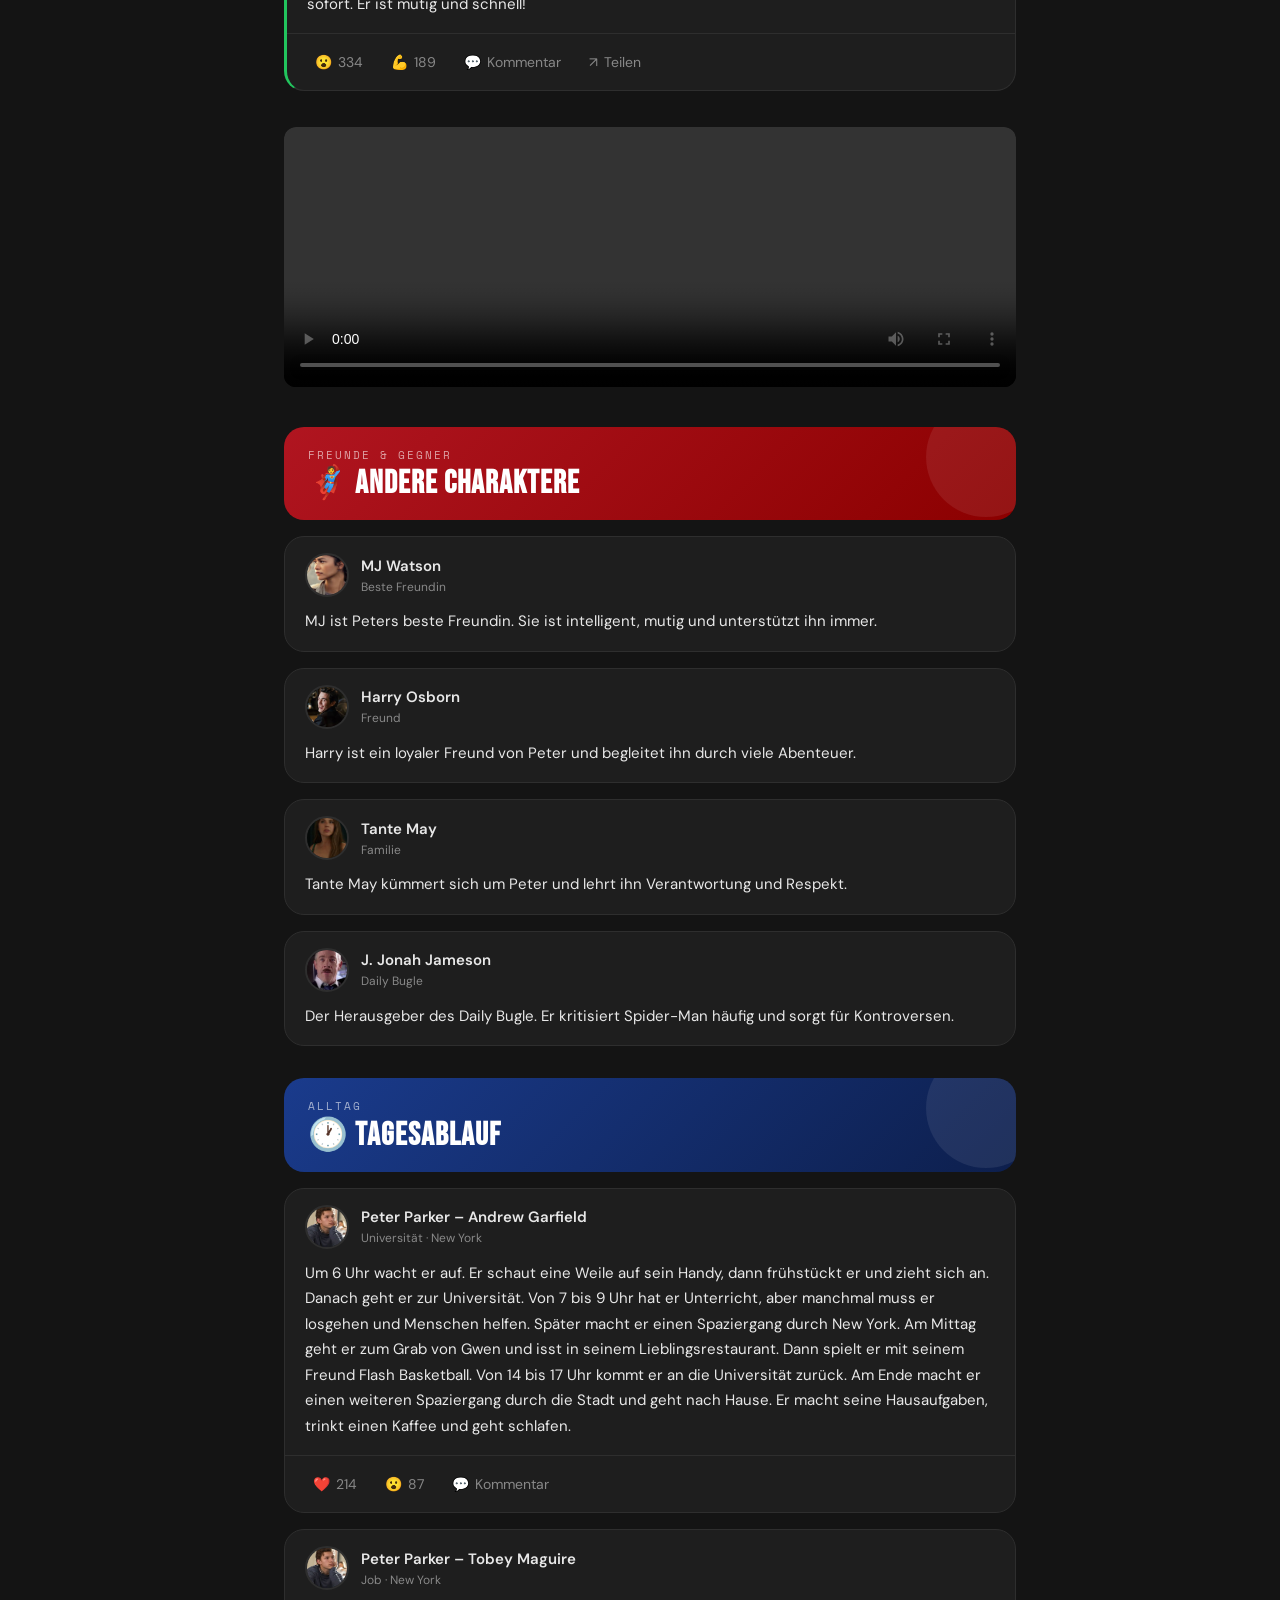
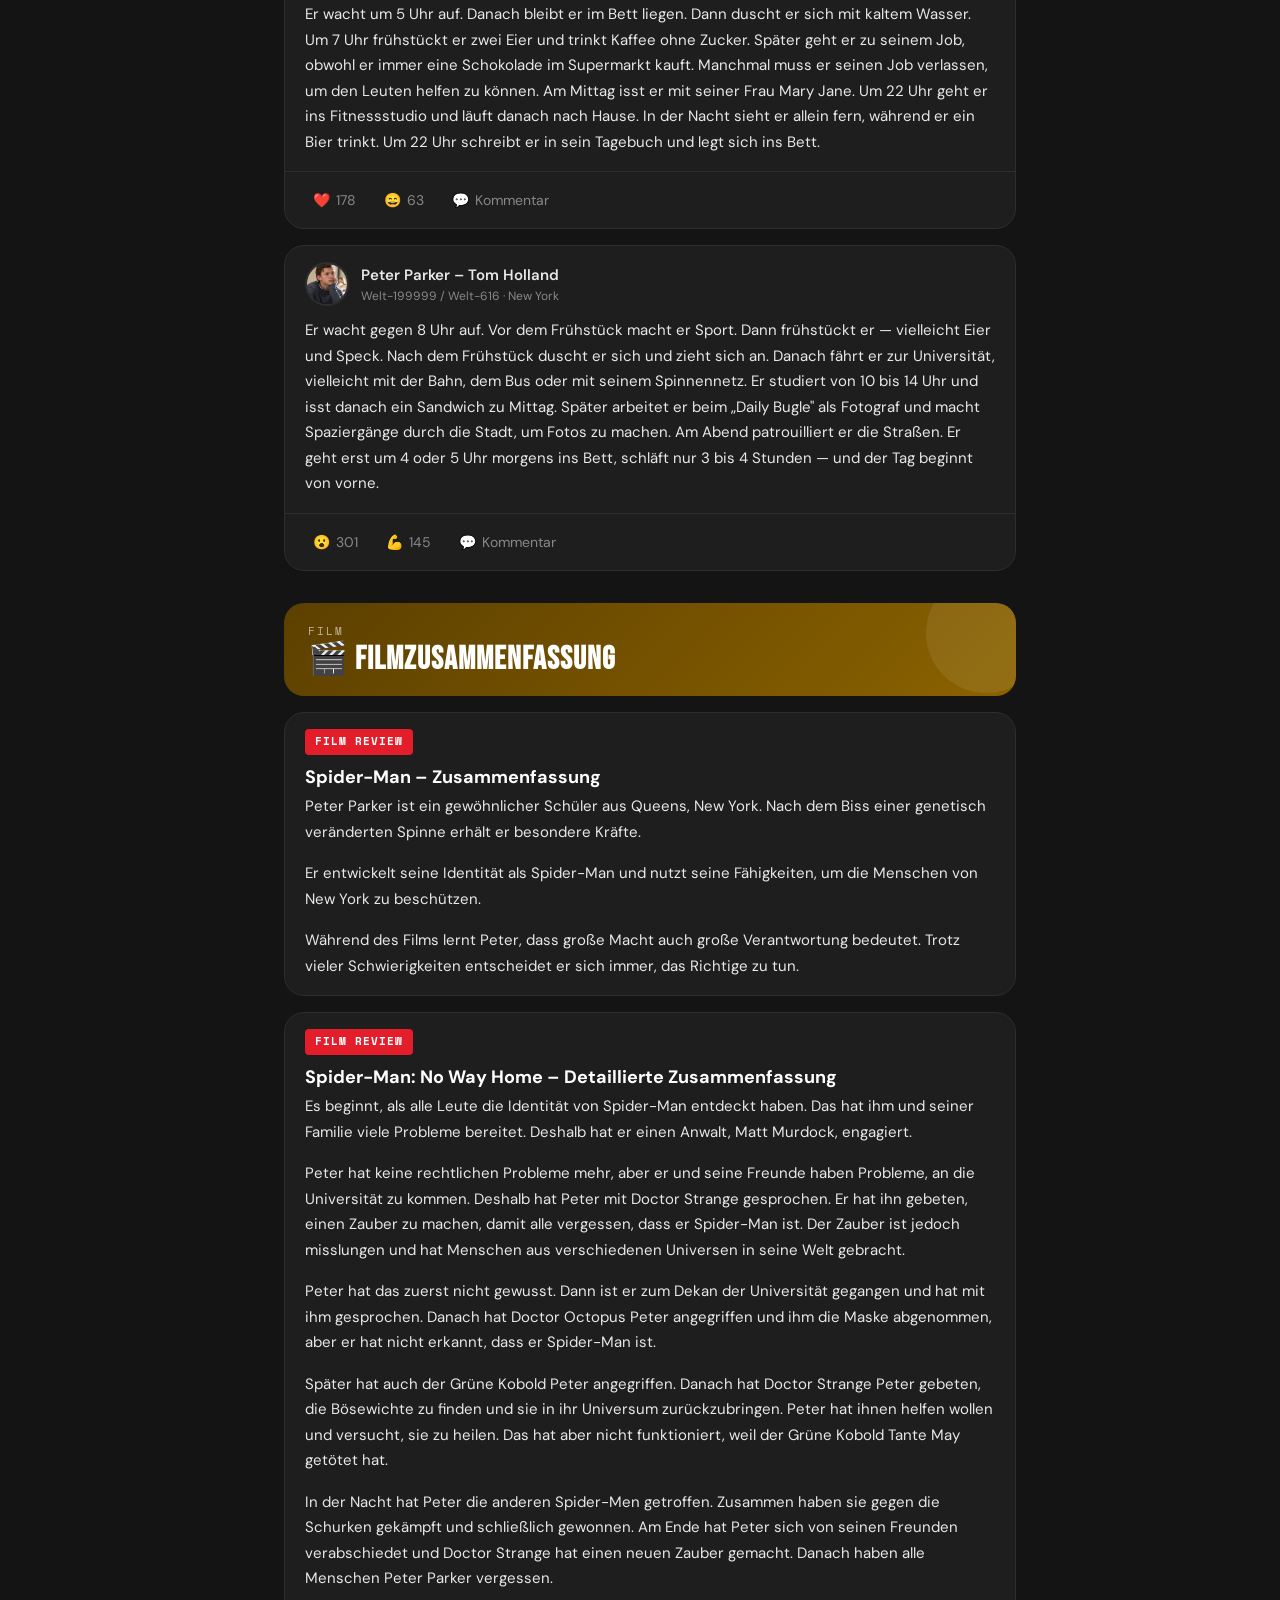
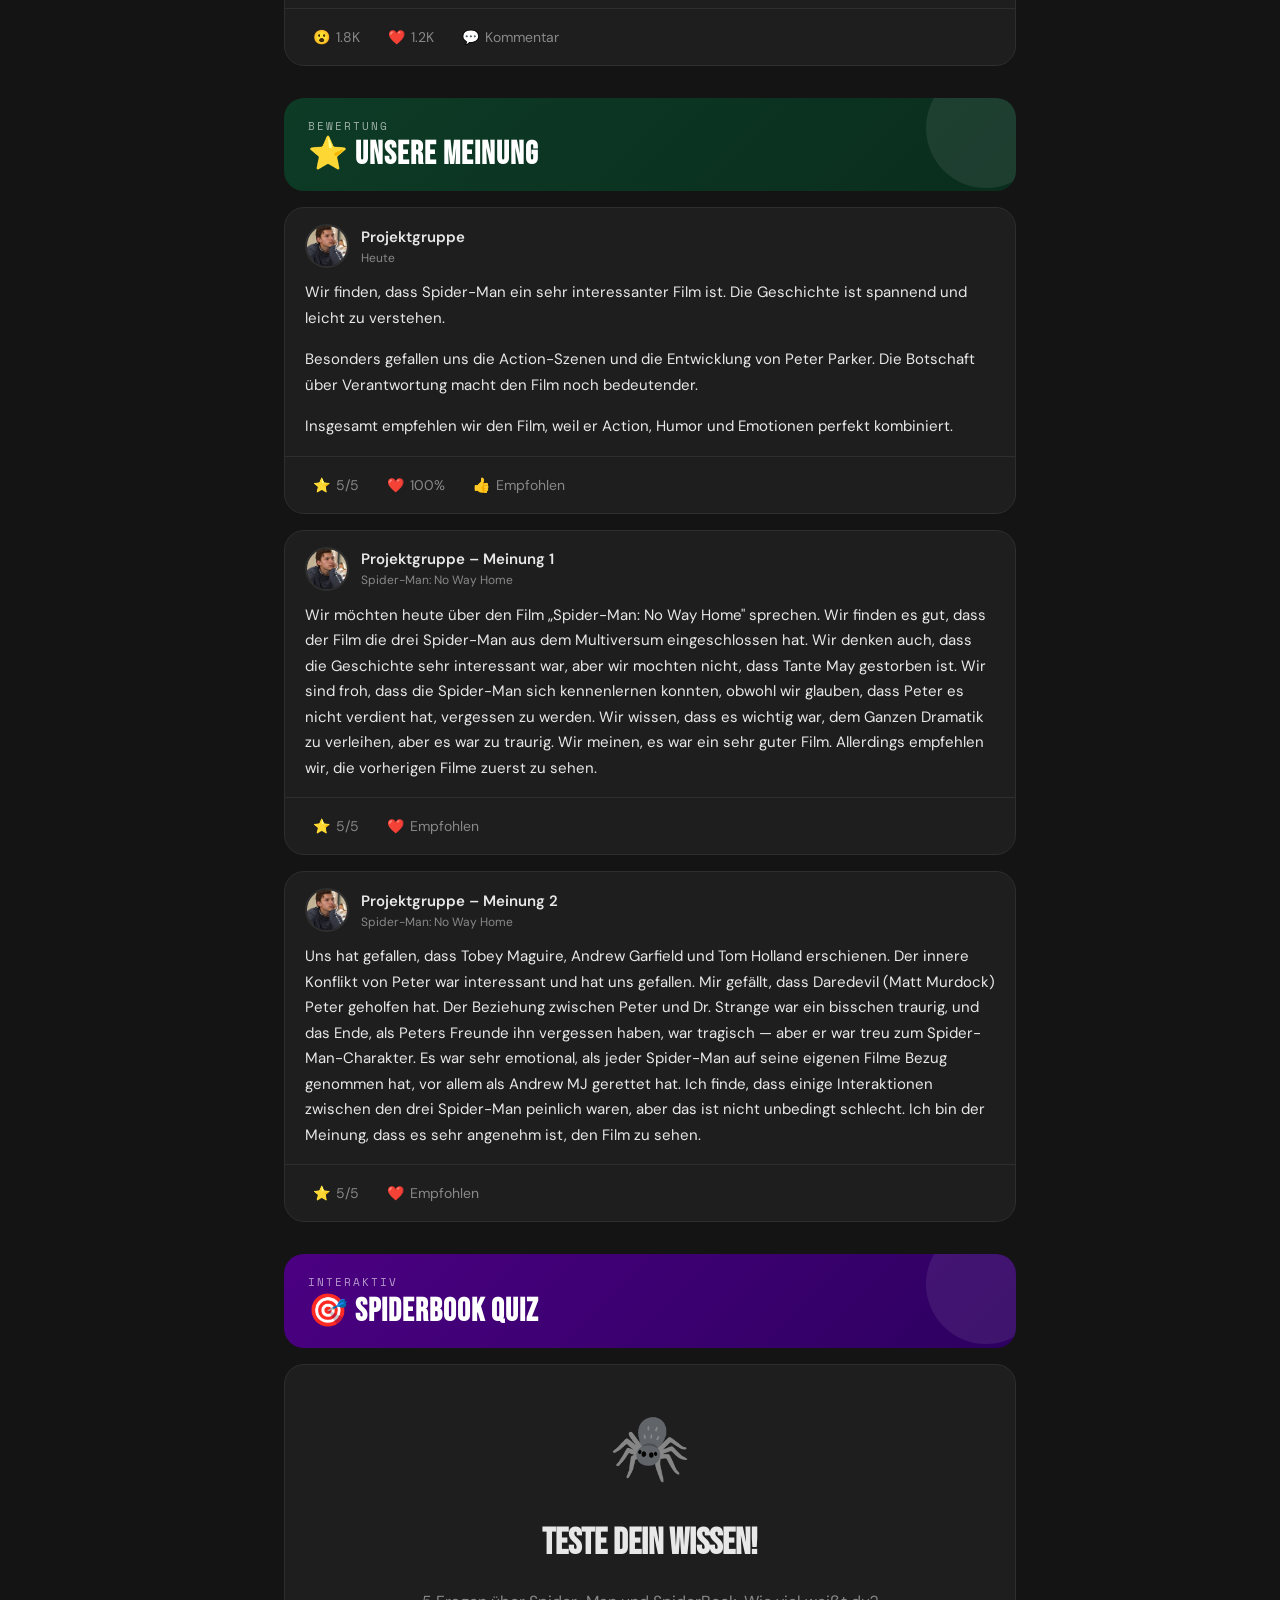
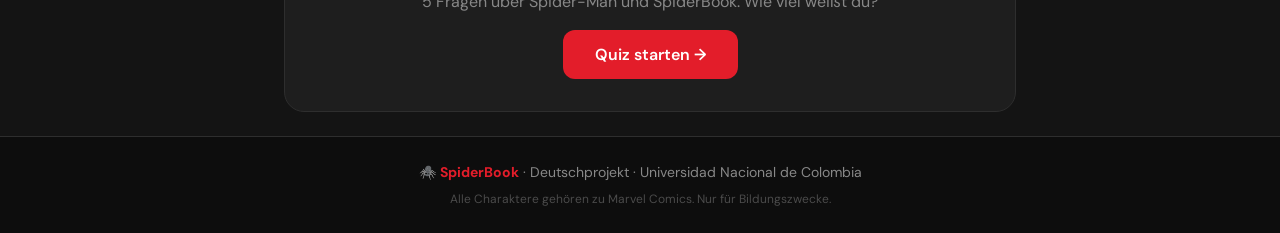
==== commit ef69ab12: "Update index.html" ====
--- a/index.html
+++ b/index.html
@@ -606,7 +606,34 @@
       das Richtige zu tun.
     </p>
   </div>
-</section>
+
+ <!-- Zusammenfassung detailliert -->
+  <div class="post-card news-card">
+    <div class="news-badge">FILM REVIEW</div>
+    <h4 class="news-title">Spider-Man: No Way Home – Detaillierte Zusammenfassung</h4>
+    <p class="post-text">
+      Es beginnt, als alle Leute die Identität von Spider-Man entdeckt haben. Das hat ihm und seiner Familie viele Probleme bereitet. Deshalb hat er einen Anwalt, Matt Murdock, engagiert.
+    </p>
+    <p class="post-text">
+      Peter hat keine rechtlichen Probleme mehr, aber er und seine Freunde haben Probleme, an die Universität zu kommen. Deshalb hat Peter mit Doctor Strange gesprochen. Er hat ihn gebeten, einen Zauber zu machen, damit alle vergessen, dass er Spider-Man ist. Der Zauber ist jedoch misslungen und hat Menschen aus verschiedenen Universen in seine Welt gebracht.
+    </p>
+    <p class="post-text">
+      Peter hat das zuerst nicht gewusst. Dann ist er zum Dekan der Universität gegangen und hat mit ihm gesprochen. Danach hat Doctor Octopus Peter angegriffen und ihm die Maske abgenommen, aber er hat nicht erkannt, dass er Spider-Man ist.
+    </p>
+    <p class="post-text">
+      Später hat auch der Grüne Kobold Peter angegriffen. Danach hat Doctor Strange Peter gebeten, die Bösewichte zu finden und sie in ihr Universum zurückzubringen. Peter hat ihnen helfen wollen und versucht, sie zu heilen. Das hat aber nicht funktioniert, weil der Grüne Kobold Tante May getötet hat.
+    </p>
+    <p class="post-text">
+      In der Nacht hat Peter die anderen Spider-Men getroffen. Zusammen haben sie gegen die Schurken gekämpft und schließlich gewonnen. Am Ende hat Peter sich von seinen Freunden verabschiedet und Doctor Strange hat einen neuen Zauber gemacht. Danach haben alle Menschen Peter Parker vergessen.
+    </p>
+    <div class="post-reactions">
+      <button class="reaction-btn">😮 <span>1.8K</span></button>
+      <button class="reaction-btn">❤️ <span>1.2K</span></button>
+      <button class="reaction-btn">💬 <span>Kommentar</span></button>
+    </div>
+  </div>
+
+</section>     
 
 <!-- ===== SECTION 7: UNSERE MEINUNG ===== -->
 <section id="meinung" class="feed-section">
